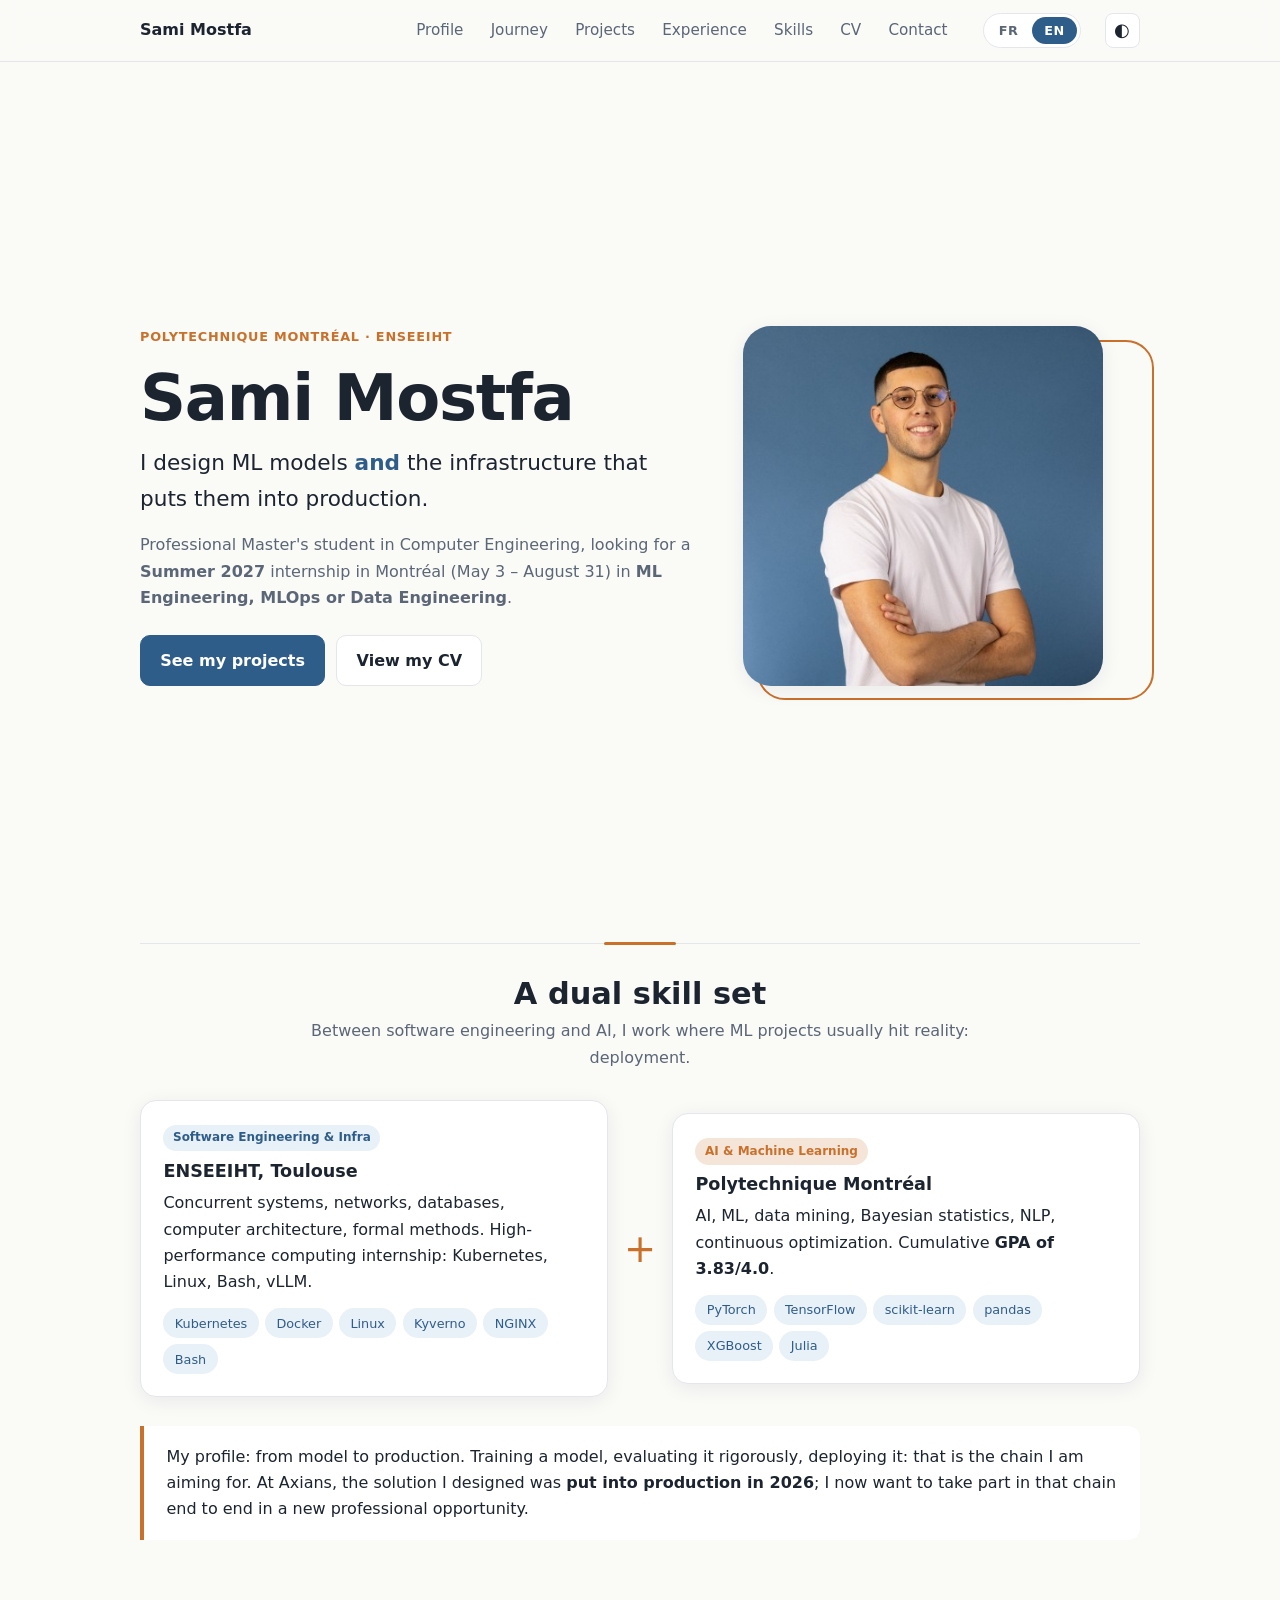
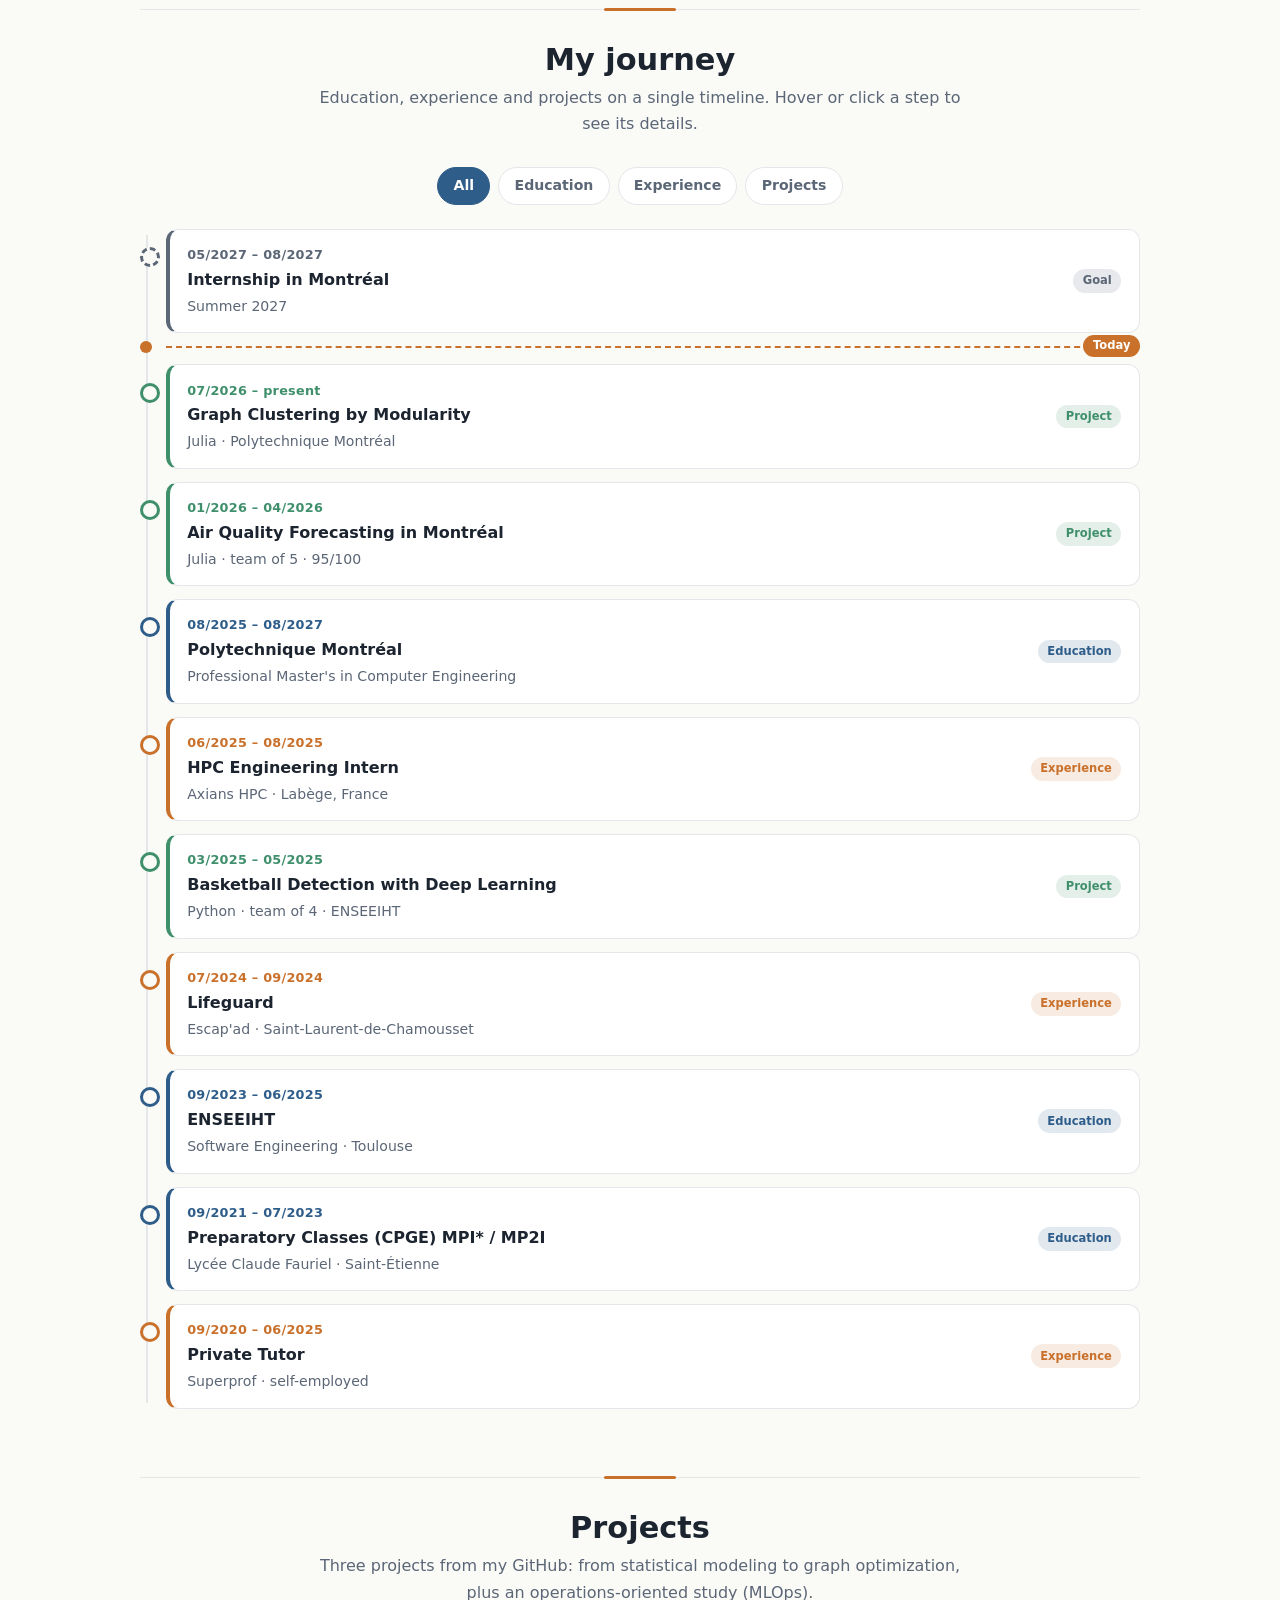
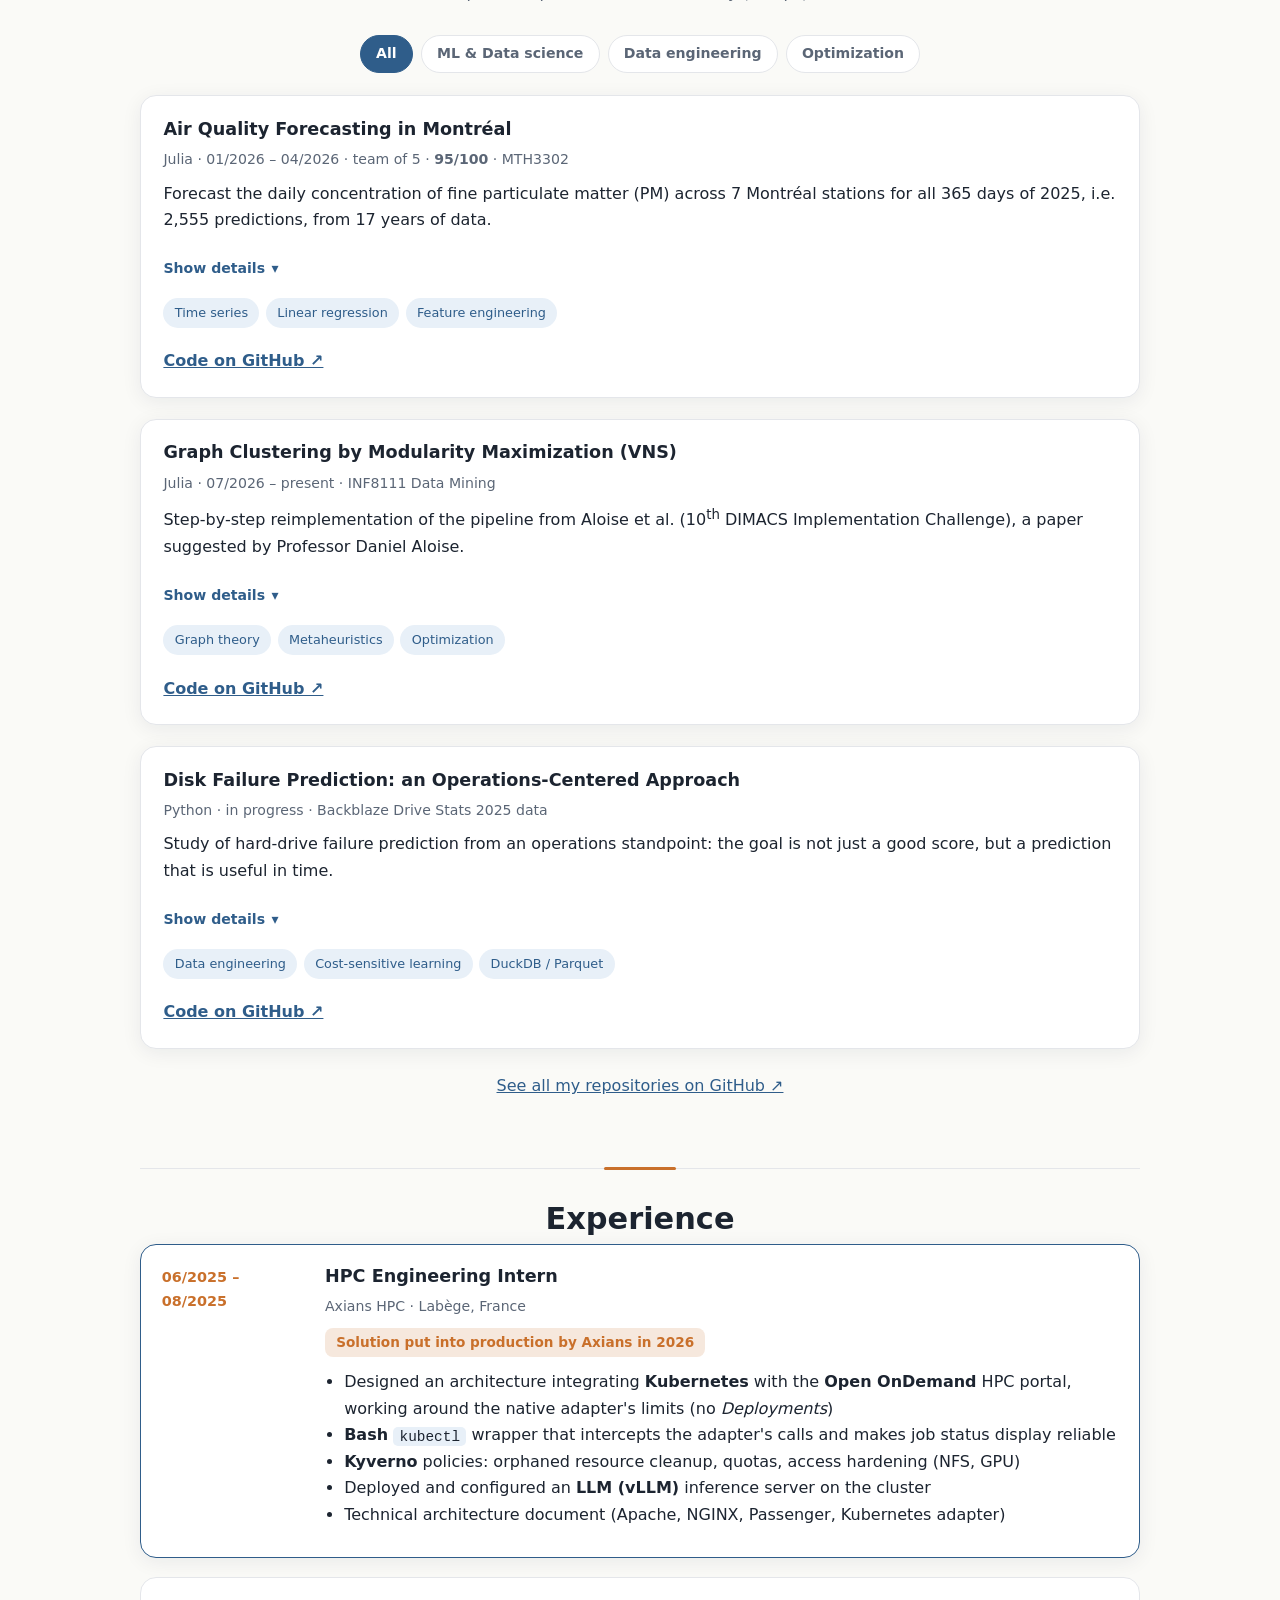
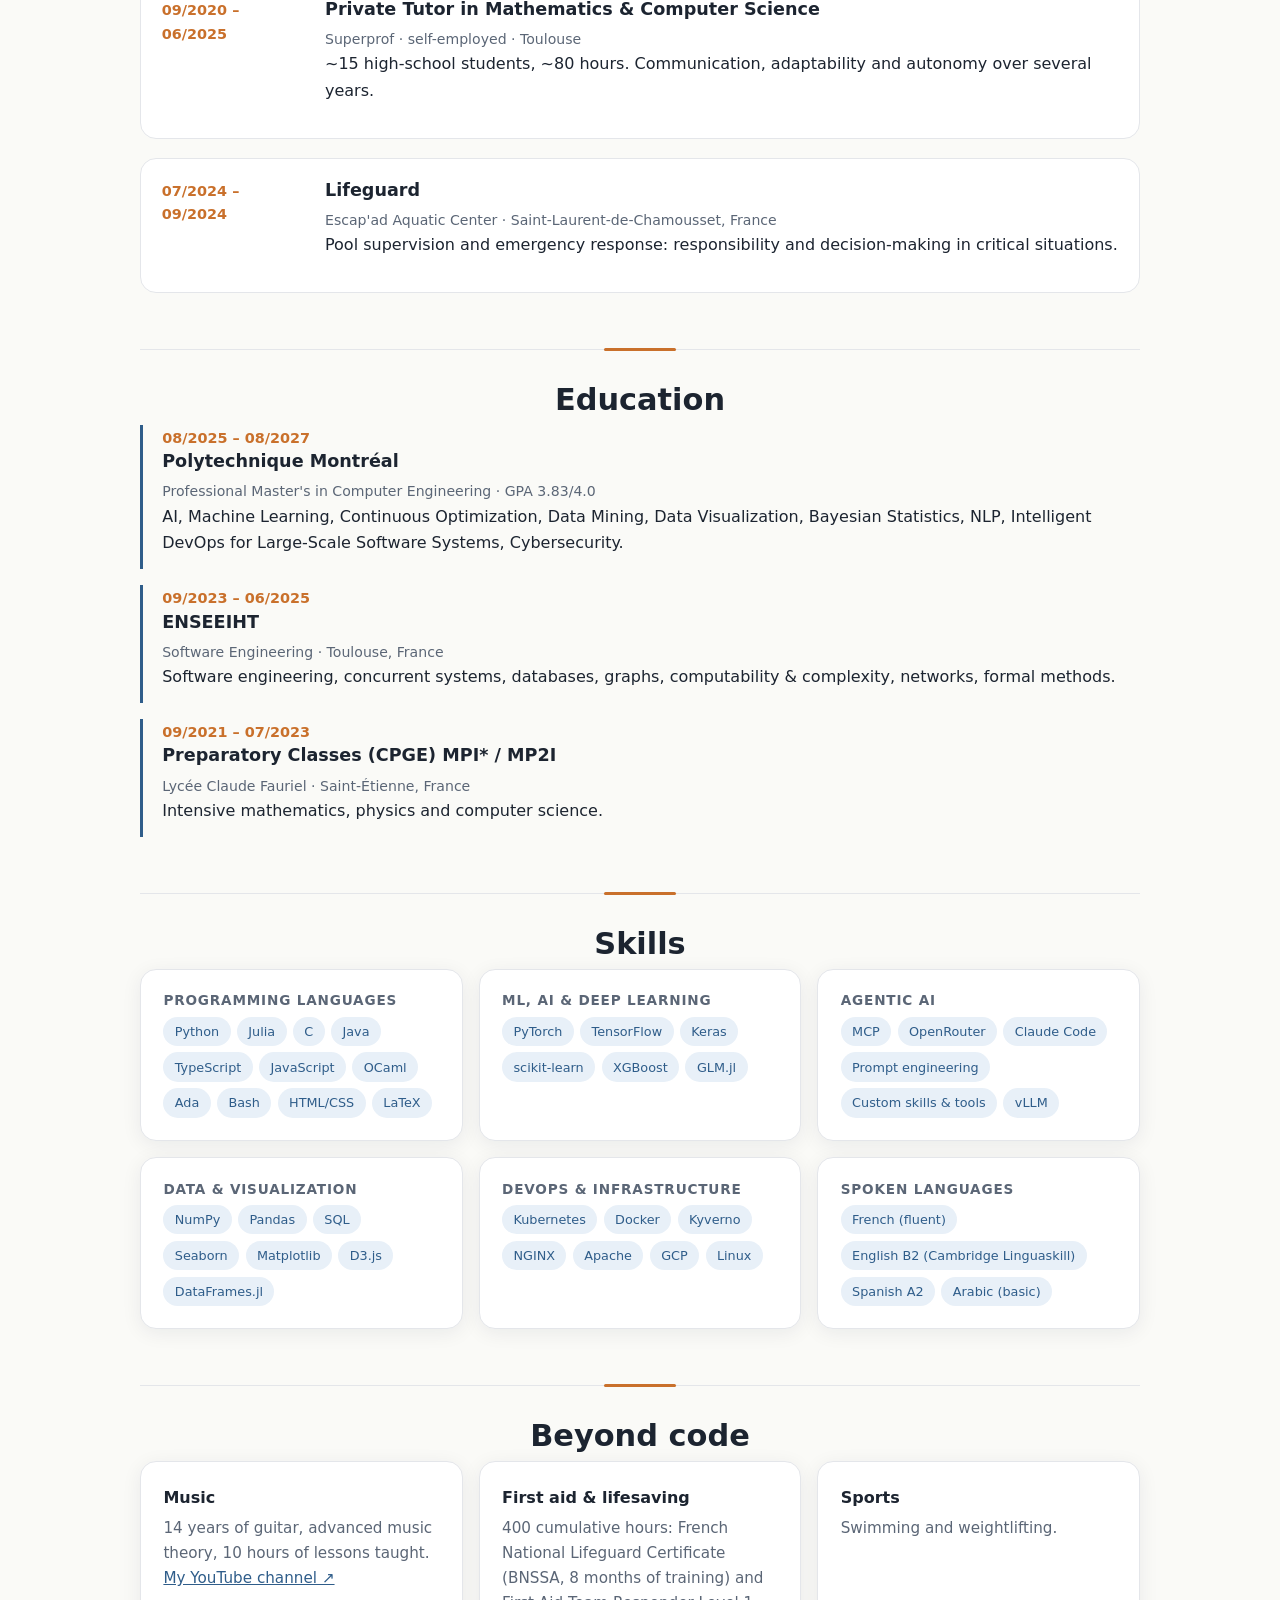
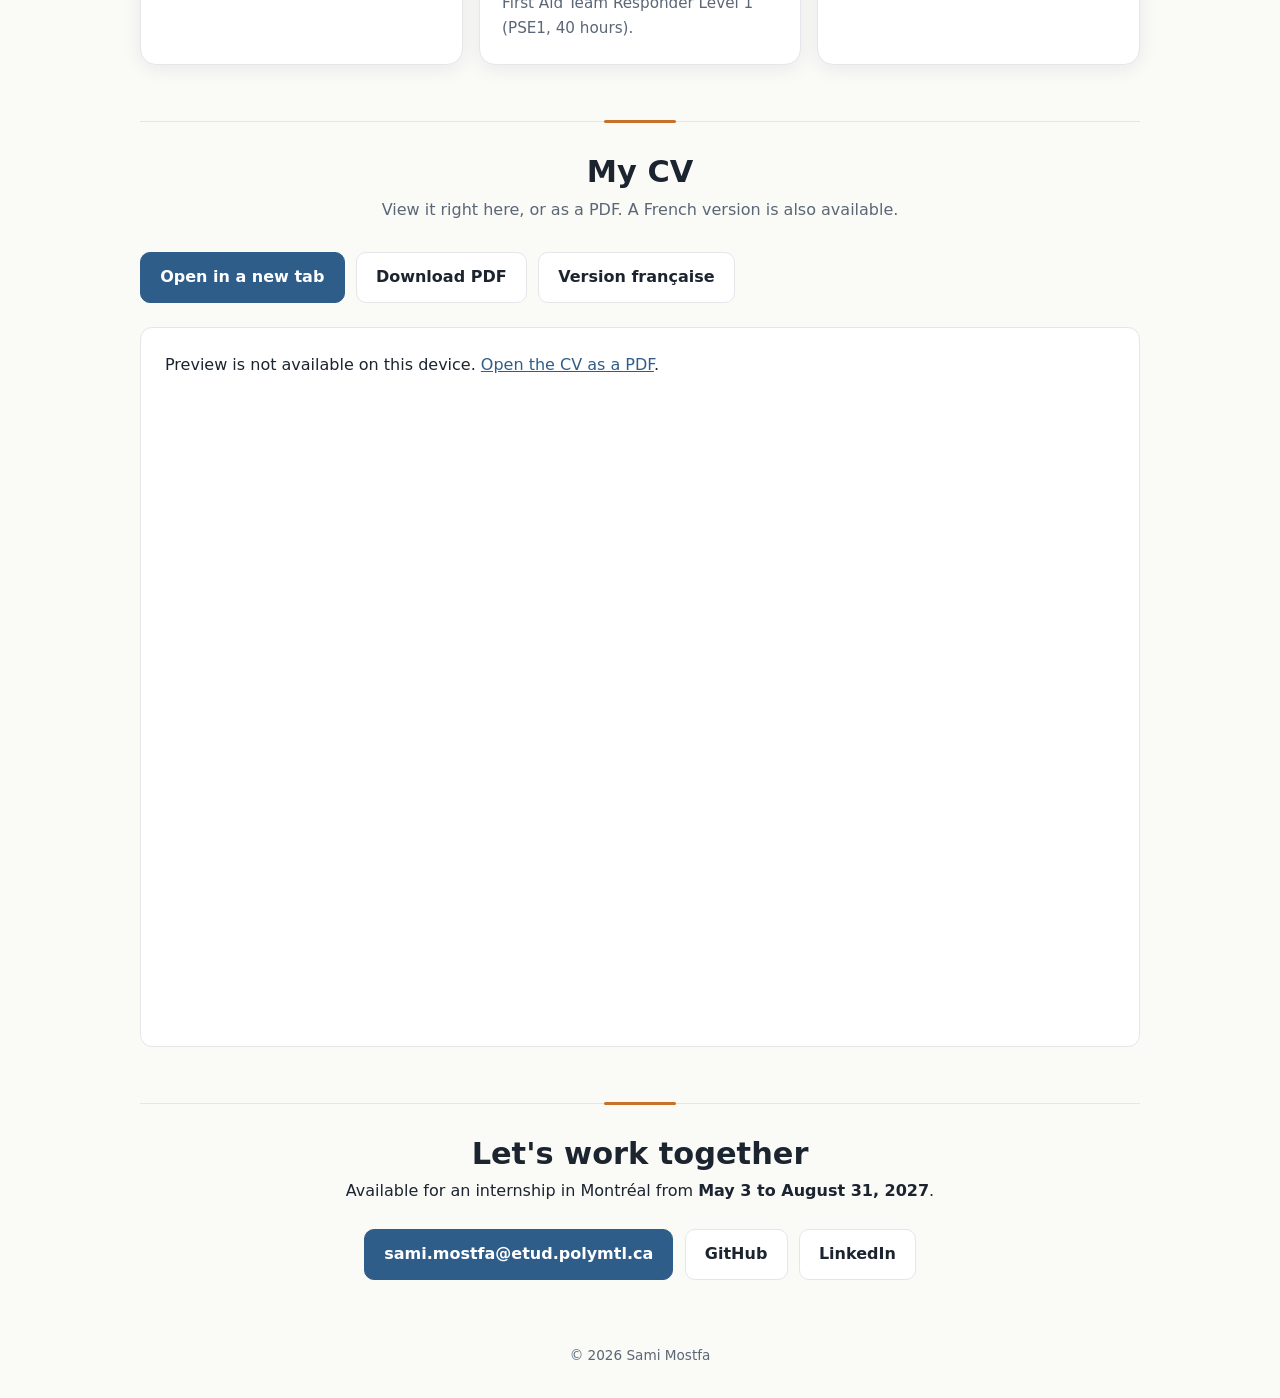
==== en/index.html @ e4360e2e "Enhance Scrolling" ====
<!doctype html>
<html lang="en">
<head>
  <meta charset="utf-8">
  <meta name="viewport" content="width=device-width, initial-scale=1">
  <title>Sami Mostfa — ML & MLOps Engineer</title>
  <meta name="description" content="Portfolio of Sami Mostfa, Professional Master's student at Polytechnique Montréal with a dual background in AI/ML and infrastructure. Seeking a Summer 2027 internship in Montréal.">
  <link rel="icon" href="../assets/sami_mostfa.jpg">
  <link rel="alternate" hreflang="fr" href="../">
  <link rel="alternate" hreflang="en" href="./">
  <link rel="stylesheet" href="../style.css?v=3">
</head>
<body>

<header class="nav">
  <a class="brand" href="#home">Sami Mostfa</a>
  <nav>
    <a href="#profile">Profile</a>
    <a href="#journey">Journey</a>
    <a href="#projects">Projects</a>
    <a href="#experience">Experience</a>
    <a href="#skills">Skills</a>
    <a href="#cv">CV</a>
    <a href="#contact">Contact</a>
  </nav>
  <div class="lang-switch" role="group" aria-label="Language">
    <a href="../" hreflang="fr" lang="fr" title="Voir en français">FR</a>
    <span class="active" aria-current="true" lang="en">EN</span>
  </div>
  <button id="theme" aria-label="Toggle theme">◐</button>
</header>

<main>
  <!-- HOME -->
  <section id="home" class="hero">
    <div class="hero-text">
      <p class="eyebrow">Polytechnique Montréal · ENSEEIHT</p>
      <h1>Sami Mostfa</h1>
      <p class="tagline">I design ML models <em>and</em> the infrastructure that puts them into production.</p>
      <p class="lead">Professional Master's student in Computer Engineering, looking for a <strong>Summer 2027</strong> internship in Montréal (May 3 – August 31) in <strong>ML Engineering, MLOps or Data Engineering</strong>.</p>
      <div class="cta">
        <a class="btn primary" href="#projects">See my projects</a>
        <a class="btn" href="#cv">View my CV</a>
      </div>
    </div>
    <figure class="hero-photo">
      <img src="../assets/sami_mostfa.jpg" alt="Portrait of Sami Mostfa" width="400" height="400">
    </figure>
  </section>

  <!-- PROFILE / DUAL SKILL SET -->
  <section id="profile">
    <h2>A dual skill set</h2>
    <p class="section-intro">Between software engineering and AI, I work where ML projects usually hit reality: deployment.</p>
    <div class="duo">
      <article class="card">
        <span class="badge">Software Engineering & Infra</span>
        <h3>ENSEEIHT, Toulouse</h3>
        <p>Concurrent systems, networks, databases, computer architecture, formal methods. High-performance computing internship: Kubernetes, Linux, Bash, vLLM.</p>
        <ul class="chips"><li>Kubernetes</li><li>Docker</li><li>Linux</li><li>Kyverno</li><li>NGINX</li><li>Bash</li></ul>
      </article>
      <div class="plus" aria-hidden="true">+</div>
      <article class="card">
        <span class="badge alt">AI & Machine Learning</span>
        <h3>Polytechnique Montréal</h3>
        <p>AI, ML, data mining, Bayesian statistics, NLP, continuous optimization. Cumulative <strong>GPA of 3.83/4.0</strong>.</p>
        <ul class="chips"><li>PyTorch</li><li>TensorFlow</li><li>scikit-learn</li><li>pandas</li><li>XGBoost</li><li>Julia</li></ul>
      </article>
    </div>
    <p class="synthesis">My profile: from model to production. Training a model, evaluating it rigorously, deploying it: that is the chain I am aiming for. At Axians, the solution I designed was <strong>put into production in 2026</strong>; I now want to take part in that chain end to end in a new professional opportunity.</p>
  </section>

  <!-- JOURNEY -->
  <section id="journey">
    <h2>My journey</h2>
    <p class="section-intro">Education, experience and projects on a single timeline. Hover or click a step to see its details.</p>
    <div class="filters" role="group" aria-label="Filter the journey">
      <button type="button" class="tl-filter active" data-tl="all" aria-pressed="true">All</button>
      <button type="button" class="tl-filter" data-tl="formation" aria-pressed="false">Education</button>
      <button type="button" class="tl-filter" data-tl="experience" aria-pressed="false">Experience</button>
      <button type="button" class="tl-filter" data-tl="projet" aria-pressed="false">Projects</button>
    </div>
    <ol class="tl">
      <li class="tl-item" data-type="objectif">
        <button class="tl-card" type="button" aria-expanded="false" aria-controls="tl0">
          <span class="tl-when">05/2027 – 08/2027</span>
          <span class="tl-title">Internship in Montréal</span>
          <span class="tl-sub">Summer 2027</span>
          <span class="tl-type">Goal</span>
        </button>
        <div class="tl-detail" id="tl0"><div><p>ML Engineering, MLOps or Data Engineering: leading a project end to end, from design to production.</p></div></div>
      </li>
<li class="tl-today" aria-hidden="true"><span>Today</span></li>
<li class="tl-item" data-type="projet">
        <button class="tl-card" type="button" aria-expanded="false" aria-controls="tl1">
          <span class="tl-when">07/2026 – present</span>
          <span class="tl-title">Graph Clustering by Modularity</span>
          <span class="tl-sub">Julia · Polytechnique Montréal</span>
          <span class="tl-type">Project</span>
        </button>
        <div class="tl-detail" id="tl1"><div><p>LPA → LPAm → LPAm+ → VNS on 9 DIMACS graphs (up to 31,000+ vertices), 40 runs per method and a review of 5 papers.</p></div></div>
      </li>
<li class="tl-item" data-type="projet">
        <button class="tl-card" type="button" aria-expanded="false" aria-controls="tl2">
          <span class="tl-when">01/2026 – 04/2026</span>
          <span class="tl-title">Air Quality Forecasting in Montréal</span>
          <span class="tl-sub">Julia · team of 5 · 95/100</span>
          <span class="tl-type">Project</span>
        </button>
        <div class="tl-detail" id="tl2"><div><p>Fine particulate forecasting across 7 stations from 17 years of data: 20+ features, temporal validation, Kaggle RMSE of 18.25.</p></div></div>
      </li>
<li class="tl-item" data-type="formation">
        <button class="tl-card" type="button" aria-expanded="false" aria-controls="tl3">
          <span class="tl-when">08/2025 – 08/2027</span>
          <span class="tl-title">Polytechnique Montréal</span>
          <span class="tl-sub">Professional Master's in Computer Engineering</span>
          <span class="tl-type">Education</span>
        </button>
        <div class="tl-detail" id="tl3"><div><p>Cumulative GPA of 3.83/4.0. AI, ML, data mining, Bayesian statistics, NLP, intelligent DevOps, cybersecurity.</p></div></div>
      </li>
<li class="tl-item" data-type="experience">
        <button class="tl-card" type="button" aria-expanded="false" aria-controls="tl4">
          <span class="tl-when">06/2025 – 08/2025</span>
          <span class="tl-title">HPC Engineering Intern</span>
          <span class="tl-sub">Axians HPC · Labège, France</span>
          <span class="tl-type">Experience</span>
        </button>
        <div class="tl-detail" id="tl4"><div><p>Kubernetes integration with Open OnDemand (in production since 2026), Bash kubectl wrapper, Kyverno policies, vLLM LLM inference server.</p></div></div>
      </li>
<li class="tl-item" data-type="projet">
        <button class="tl-card" type="button" aria-expanded="false" aria-controls="tl5">
          <span class="tl-when">03/2025 – 05/2025</span>
          <span class="tl-title">Basketball Detection with Deep Learning</span>
          <span class="tl-sub">Python · team of 4 · ENSEEIHT</span>
          <span class="tl-type">Project</span>
        </button>
        <div class="tl-detail" id="tl5"><div><p>Multi-output CNN (classification + bounding-box regression), IoU and F1 implemented from scratch in TensorFlow.</p></div></div>
      </li>
<li class="tl-item" data-type="experience">
        <button class="tl-card" type="button" aria-expanded="false" aria-controls="tl6">
          <span class="tl-when">07/2024 – 09/2024</span>
          <span class="tl-title">Lifeguard</span>
          <span class="tl-sub">Escap'ad · Saint-Laurent-de-Chamousset</span>
          <span class="tl-type">Experience</span>
        </button>
        <div class="tl-detail" id="tl6"><div><p>Pool supervision and emergency response: responsibility and decision-making in critical situations.</p></div></div>
      </li>
<li class="tl-item" data-type="formation">
        <button class="tl-card" type="button" aria-expanded="false" aria-controls="tl7">
          <span class="tl-when">09/2023 – 06/2025</span>
          <span class="tl-title">ENSEEIHT</span>
          <span class="tl-sub">Software Engineering · Toulouse</span>
          <span class="tl-type">Education</span>
        </button>
        <div class="tl-detail" id="tl7"><div><p>Software engineering, concurrent systems, databases, graph theory, computability, networks, formal methods.</p></div></div>
      </li>
<li class="tl-item" data-type="formation">
        <button class="tl-card" type="button" aria-expanded="false" aria-controls="tl8">
          <span class="tl-when">09/2021 – 07/2023</span>
          <span class="tl-title">Preparatory Classes (CPGE) MPI* / MP2I</span>
          <span class="tl-sub">Lycée Claude Fauriel · Saint-Étienne</span>
          <span class="tl-type">Education</span>
        </button>
        <div class="tl-detail" id="tl8"><div><p>Intensive mathematics, physics and computer science.</p></div></div>
      </li>
<li class="tl-item" data-type="experience">
        <button class="tl-card" type="button" aria-expanded="false" aria-controls="tl9">
          <span class="tl-when">09/2020 – 06/2025</span>
          <span class="tl-title">Private Tutor</span>
          <span class="tl-sub">Superprof · self-employed</span>
          <span class="tl-type">Experience</span>
        </button>
        <div class="tl-detail" id="tl9"><div><p>Mathematics and computer science: about 15 high-school students, 80 hours, alongside studies.</p></div></div>
      </li>
    </ol>
  </section>

  <!-- PROJECTS -->
  <section id="projects">
    <h2>Projects</h2>
    <p class="section-intro">Three projects from my GitHub: from statistical modeling to graph optimization, plus an operations-oriented study (MLOps).</p>
    <div class="filters" role="group" aria-label="Filter projects">
      <button type="button" class="filter active" data-filter="all" aria-pressed="true">All</button>
      <button type="button" class="filter" data-filter="ml" aria-pressed="false">ML & Data science</button>
      <button type="button" class="filter" data-filter="data" aria-pressed="false">Data engineering</button>
      <button type="button" class="filter" data-filter="optim" aria-pressed="false">Optimization</button>
    </div>
    <div class="projects">

      <article class="project" data-tags="ml">
        <header>
          <h3>Air Quality Forecasting in Montréal</h3>
          <p class="meta">Julia · 01/2026 – 04/2026 · team of 5 · <strong>95/100</strong> · MTH3302</p>
        </header>
        <p>Forecast the daily concentration of fine particulate matter (PM) across 7 Montréal stations for all 365 days of 2025, i.e. 2,555 predictions, from 17 years of data.</p>
        <div class="details" id="d0"><div class="details-inner">
        <ul>
          <li>Air + weather data join, exploratory analysis, <strong>20+ engineered features</strong> (rolling means, sine/cosine seasonality, temperature × month interactions)</li>
          <li>Missing values handled per variable; <strong>temporal split</strong> validation, never random</li>
          <li>4 variants compared; selected model: linear regression (GLM.jl, 23 variables) with no feature built from past PM, to avoid error propagation</li>
          <li><strong>RMSE of 18.25</strong> on Kaggle; limitations documented: underestimation of wildfire smoke episodes</li>
        </ul>
        </div></div>
        <button class="toggle" type="button" aria-expanded="false" aria-controls="d0" data-more="Show details" data-less="Hide details">Show details</button>
        <ul class="chips"><li>Time series</li><li>Linear regression</li><li>Feature engineering</li></ul>
        <p class="links"><a href="https://github.com/tarteeg/prediction-qualite-air-montreal" target="_blank" rel="noopener">Code on GitHub ↗</a></p>
      </article>

      <article class="project" data-tags="optim">
        <header>
          <h3>Graph Clustering by Modularity Maximization (VNS)</h3>
          <p class="meta">Julia · 07/2026 – present · INF8111 Data Mining</p>
        </header>
        <p>Step-by-step reimplementation of the pipeline from Aloise et al. (10<sup>th</sup> DIMACS Implementation Challenge), a paper suggested by Professor Daniel Aloise.</p>
        <div class="details" id="d1"><div class="details-inner">
        <ul>
          <li><strong>LPA → LPAm → LPAm+ → VNS/VNDS</strong>: each step escapes the local optima of the previous one</li>
          <li><strong>9 benchmark graphs</strong>, from 34 to over 31,000 vertices, <strong>40 runs</strong> per method and graph (seeds 1 to 40)</li>
          <li>Comparison with the literature, review of <strong>5 scientific papers</strong></li>
          <li>Julia chosen for near-compiled speed with Python-like readability</li>
        </ul>
        </div></div>
        <button class="toggle" type="button" aria-expanded="false" aria-controls="d1" data-more="Show details" data-less="Hide details">Show details</button>
        <ul class="chips"><li>Graph theory</li><li>Metaheuristics</li><li>Optimization</li></ul>
        <p class="links"><a href="https://github.com/tarteeg/vns-modularity-clustering" target="_blank" rel="noopener">Code on GitHub ↗</a></p>
      </article>

      <article class="project" data-tags="data ml">
        <header>
          <h3>Disk Failure Prediction: an Operations-Centered Approach</h3>
          <p class="meta">Python · in progress · Backblaze Drive Stats 2025 data</p>
        </header>
        <p>Study of hard-drive failure prediction from an operations standpoint: the goal is not just a good score, but a prediction that is useful in time.</p>
        <div class="details" id="d2"><div class="details-inner">
        <ul>
          <li>Centralized, reproducible configuration: prediction horizons, <strong>minimum warning times</strong>, critical SMART attributes, <strong>cost ratios</strong></li>
          <li>Schema audit of daily CSV files, conversion to compressed <strong>Parquet</strong>, queries with <strong>DuckDB</strong></li>
          <li>Literature review: 5 papers on failure prediction and cost-sensitive learning</li>
          <li>Current phase: Q1 2025 exploration to frame the problem statement; extension to the full year planned</li>
        </ul>
        </div></div>
        <button class="toggle" type="button" aria-expanded="false" aria-controls="d2" data-more="Show details" data-less="Hide details">Show details</button>
        <ul class="chips"><li>Data engineering</li><li>Cost-sensitive learning</li><li>DuckDB / Parquet</li></ul>
        <p class="links"><a href="https://github.com/tarteeg/disk-failure-analysis" target="_blank" rel="noopener">Code on GitHub ↗</a></p>
      </article>

    </div>
    <p class="more"><a href="https://github.com/tarteeg" target="_blank" rel="noopener">See all my repositories on GitHub ↗</a></p>
  </section>

  <!-- EXPERIENCE -->
  <section id="experience">
    <h2>Experience</h2>
    <div class="timeline">

      <article class="job featured">
        <div class="when">06/2025 – 08/2025</div>
        <div>
          <h3>HPC Engineering Intern</h3>
          <p class="meta">Axians HPC · Labège, France</p>
          <p class="highlight">Solution put into production by Axians in 2026</p>
          <ul>
            <li>Designed an architecture integrating <strong>Kubernetes</strong> with the <strong>Open OnDemand</strong> HPC portal, working around the native adapter's limits (no <em>Deployments</em>)</li>
            <li><strong>Bash</strong> <code>kubectl</code> wrapper that intercepts the adapter's calls and makes job status display reliable</li>
            <li><strong>Kyverno</strong> policies: orphaned resource cleanup, quotas, access hardening (NFS, GPU)</li>
            <li>Deployed and configured an <strong>LLM (vLLM)</strong> inference server on the cluster</li>
            <li>Technical architecture document (Apache, NGINX, Passenger, Kubernetes adapter)</li>
          </ul>
        </div>
      </article>

      <article class="job">
        <div class="when">09/2020 – 06/2025</div>
        <div>
          <h3>Private Tutor in Mathematics & Computer Science</h3>
          <p class="meta">Superprof · self-employed · Toulouse</p>
          <p>~15 high-school students, ~80 hours. Communication, adaptability and autonomy over several years.</p>
        </div>
      </article>

      <article class="job">
        <div class="when">07/2024 – 09/2024</div>
        <div>
          <h3>Lifeguard</h3>
          <p class="meta">Escap'ad Aquatic Center · Saint-Laurent-de-Chamousset, France</p>
          <p>Pool supervision and emergency response: responsibility and decision-making in critical situations.</p>
        </div>
      </article>

    </div>
  </section>

  <!-- EDUCATION -->
  <section id="education">
    <h2>Education</h2>
    <div class="edu">
      <article>
        <span class="when">08/2025 – 08/2027</span>
        <h3>Polytechnique Montréal</h3>
        <p class="meta">Professional Master's in Computer Engineering · GPA 3.83/4.0</p>
        <p>AI, Machine Learning, Continuous Optimization, Data Mining, Data Visualization, Bayesian Statistics, NLP, Intelligent DevOps for Large-Scale Software Systems, Cybersecurity.</p>
      </article>
      <article>
        <span class="when">09/2023 – 06/2025</span>
        <h3>ENSEEIHT</h3>
        <p class="meta">Software Engineering · Toulouse, France</p>
        <p>Software engineering, concurrent systems, databases, graphs, computability & complexity, networks, formal methods.</p>
      </article>
      <article>
        <span class="when">09/2021 – 07/2023</span>
        <h3>Preparatory Classes (CPGE) MPI* / MP2I</h3>
        <p class="meta">Lycée Claude Fauriel · Saint-Étienne, France</p>
        <p>Intensive mathematics, physics and computer science.</p>
      </article>
    </div>
  </section>

  <!-- SKILLS -->
  <section id="skills">
    <h2>Skills</h2>
    <div class="skills">
      <div><h3>Programming languages</h3><ul class="chips"><li>Python</li><li>Julia</li><li>C</li><li>Java</li><li>TypeScript</li><li>JavaScript</li><li>OCaml</li><li>Ada</li><li>Bash</li><li>HTML/CSS</li><li>LaTeX</li></ul></div>
      <div><h3>ML, AI & Deep Learning</h3><ul class="chips"><li>PyTorch</li><li>TensorFlow</li><li>Keras</li><li>scikit-learn</li><li>XGBoost</li><li>GLM.jl</li></ul></div>
      <div><h3>Agentic AI</h3><ul class="chips"><li>MCP</li><li>OpenRouter</li><li>Claude Code</li><li>Prompt engineering</li><li>Custom skills & tools</li><li>vLLM</li></ul></div>
      <div><h3>Data & visualization</h3><ul class="chips"><li>NumPy</li><li>Pandas</li><li>SQL</li><li>Seaborn</li><li>Matplotlib</li><li>D3.js</li><li>DataFrames.jl</li></ul></div>
      <div><h3>DevOps & infrastructure</h3><ul class="chips"><li>Kubernetes</li><li>Docker</li><li>Kyverno</li><li>NGINX</li><li>Apache</li><li>GCP</li><li>Linux</li></ul></div>
      <div><h3>Spoken languages</h3><ul class="chips"><li>French (fluent)</li><li>English B2 (Cambridge Linguaskill)</li><li>Spanish A2</li><li>Arabic (basic)</li></ul></div>
    </div>
  </section>

  <!-- BEYOND CODE -->
  <section id="interests">
    <h2>Beyond code</h2>
    <div class="interests">
      <div><strong>Music</strong><p>14 years of guitar, advanced music theory, 10 hours of lessons taught. <a href="https://youtube.com/@sami.musiic" target="_blank" rel="noopener">My YouTube channel ↗</a></p></div>
      <div><strong>First aid & lifesaving</strong><p>400 cumulative hours: French National Lifeguard Certificate (BNSSA, 8 months of training) and First Aid Team Responder Level 1 (PSE1, 40 hours).</p></div>
      <div><strong>Sports</strong><p>Swimming and weightlifting.</p></div>
    </div>
  </section>

  <!-- CV -->
  <section id="cv">
    <h2>My CV</h2>
    <p class="section-intro">View it right here, or as a PDF. A French version is also available.</p>
    <div class="cta">
      <a class="btn primary" href="../assets/cv_Sami_Mostfa_en.pdf" target="_blank" rel="noopener">Open in a new tab</a>
      <a class="btn" href="../assets/cv_Sami_Mostfa_en.pdf" download>Download PDF</a>
      <a class="btn" href="../assets/cv_Sami_Mostfa.pdf" target="_blank" rel="noopener">Version française</a>
    </div>
    <object class="cv-viewer" data="../assets/cv_Sami_Mostfa_en.pdf#view=FitH" type="application/pdf" aria-label="Sami Mostfa's CV">
      <p>Preview is not available on this device. <a href="../assets/cv_Sami_Mostfa_en.pdf" target="_blank" rel="noopener">Open the CV as a PDF</a>.</p>
    </object>
  </section>

  <!-- CONTACT -->
  <section id="contact" class="contact">
    <h2>Let's work together</h2>
    <p>Available for an internship in Montréal from <strong>May 3 to August 31, 2027</strong>.</p>
    <div class="cta center">
      <a class="btn primary" href="mailto:sami.mostfa@etud.polymtl.ca">sami.mostfa@etud.polymtl.ca</a>
      <a class="btn" href="https://github.com/tarteeg" target="_blank" rel="noopener">GitHub</a>
      <a class="btn" href="https://www.linkedin.com/in/sami-mostfa/en/" target="_blank" rel="noopener">LinkedIn</a>
    </div>
  </section>
</main>

<footer>© 2026 Sami Mostfa</footer>
<script src="../script.js?v=3"></script>
</body>
</html>
---- style.css ----
:root {
  --bg: #fafaf7;
  --surface: #ffffff;
  --text: #1c2430;
  --muted: #5b6676;
  --border: #e4e6ea;
  --accent: #2f5d8a;
  --accent-2: #c9702b;
  --accent-soft: #e8f0f8;
  --shadow: 0 4px 20px rgba(20, 30, 50, .07);
}
:root[data-theme="dark"] {
  --bg: #11161d;
  --surface: #1a212b;
  --text: #e7ebf1;
  --muted: #9aa5b5;
  --border: #2a3340;
  --accent: #7fb0e0;
  --accent-2: #e8975a;
  --accent-soft: #1f2d3d;
  --shadow: 0 4px 20px rgba(0, 0, 0, .35);
}

* { box-sizing: border-box; }
html { scroll-behavior: smooth; scroll-padding-top: 4.5rem; }
body {
  margin: 0;
  font: 16px/1.65 system-ui, -apple-system, "Segoe UI", Roboto, sans-serif;
  background: var(--bg);
  color: var(--text);
}
a { color: var(--accent); }
h1, h2, h3 { line-height: 1.2; margin: 0 0 .5rem; }
h2 { font-size: 1.9rem; margin-bottom: .4rem; }
h3 { font-size: 1.1rem; }
p { margin: 0 0 .8rem; }
ul { padding-left: 1.2rem; margin: .5rem 0; }

main, .nav, footer { max-width: 1040px; margin: 0 auto; padding-left: 1.25rem; padding-right: 1.25rem; }
section { padding: 2rem 0 1rem; }

/* Nav */
.nav {
  position: sticky; top: 0; z-index: 10;
  display: flex; align-items: center; gap: 1.5rem;
  max-width: none; padding: .8rem max(1.25rem, calc((100% - 1040px) / 2 + 1.25rem));
  background: color-mix(in srgb, var(--bg) 88%, transparent);
  backdrop-filter: blur(10px);
  border-bottom: 1px solid var(--border);
}
.brand { font-weight: 700; color: var(--text); text-decoration: none; margin-right: auto; }
.nav nav { display: flex; gap: .3rem; }
.nav nav a { color: var(--muted); text-decoration: none; font-size: .95rem; }
.nav nav a:hover { color: var(--accent); }
#theme {
  border: 1px solid var(--border); background: var(--surface); color: var(--text);
  border-radius: 8px; width: 2.2rem; height: 2.2rem; cursor: pointer; font-size: 1.1rem;
}

/* Hero */
.hero {
  display: grid; grid-template-columns: 1.4fr 1fr; gap: 3rem; align-items: center;
  padding-top: 4rem; min-height: calc(100vh - 3.7rem); min-height: calc(100svh - 3.7rem);
}
.eyebrow { color: var(--accent-2); font-weight: 600; letter-spacing: .06em; text-transform: uppercase; font-size: .8rem; }
.hero h1 { font-size: clamp(2.6rem, 6vw, 4rem); letter-spacing: -.02em; }
.tagline { font-size: 1.35rem; color: var(--text); margin-bottom: 1rem; }
.tagline em { color: var(--accent); font-style: normal; font-weight: 700; }
.lead { color: var(--muted); max-width: 38em; }
.hero-photo { margin: 0; justify-self: center; position: relative; }
.hero-photo::before {
  content: ""; position: absolute; inset: 14px -14px -14px 14px;
  border: 2px solid var(--accent-2); border-radius: 28px; z-index: 0;
}
.hero-photo img {
  position: relative; z-index: 1; display: block;
  width: min(100%, 360px); height: auto; aspect-ratio: 1; object-fit: cover;
  border-radius: 28px; box-shadow: var(--shadow);
}

/* Buttons */
.cta { display: flex; flex-wrap: wrap; gap: .7rem; margin-top: 1.5rem; }
.cta.center { justify-content: center; }
.btn {
  display: inline-block; padding: .7rem 1.2rem; border-radius: 10px;
  border: 1px solid var(--border); background: var(--surface); color: var(--text);
  text-decoration: none; font-weight: 600; transition: transform .15s, border-color .15s;
}
.btn:hover { transform: translateY(-2px); border-color: var(--accent); }
.btn.primary { background: var(--accent); border-color: var(--accent); color: #fff; }
:root[data-theme="dark"] .btn.primary { color: #0d1218; }

/* Cards */
.section-intro { color: var(--muted); max-width: 42em; margin-bottom: 1.8rem; }
#profil .section-intro { max-width: none; }
.card, .project, .skills > div, .interests > div {
  background: var(--surface); border: 1px solid var(--border);
  border-radius: 16px; padding: 1.4rem; box-shadow: var(--shadow);
}
.duo { display: grid; grid-template-columns: 1fr auto 1fr; gap: 1rem; align-items: center; }
.plus { font-size: 2.4rem; font-weight: 300; color: var(--accent-2); }
.badge {
  display: inline-block; font-size: .75rem; font-weight: 700; padding: .2rem .6rem;
  border-radius: 99px; background: var(--accent-soft); color: var(--accent); margin-bottom: .6rem;
}
.badge.alt { background: color-mix(in srgb, var(--accent-2) 18%, transparent); color: var(--accent-2); }
.synthesis {
  margin-top: 1.8rem; padding: 1.1rem 1.4rem; border-left: 4px solid var(--accent-2);
  background: var(--surface); border-radius: 0 12px 12px 0;
}

.chips { list-style: none; padding: 0; display: flex; flex-wrap: wrap; gap: .4rem; margin: .8rem 0 0; }
.chips li {
  font-size: .8rem; padding: .2rem .65rem; border-radius: 99px;
  background: var(--accent-soft); color: var(--accent); border: 1px solid transparent;
}


/* Projects */
.projects { display: grid; gap: 1.3rem; }
.project { transition: transform .2s; }
.project:hover { transform: translateY(-3px); }
.project header { margin-bottom: .6rem; }
.meta { color: var(--muted); font-size: .88rem; margin: 0; }
.project li { margin-bottom: .3rem; }

/* Timeline */
.timeline { display: grid; gap: 1.2rem; }
.job {
  display: grid; grid-template-columns: 9rem 1fr; gap: 1.2rem;
  padding: 1.3rem; background: var(--surface); border: 1px solid var(--border); border-radius: 16px;
}
.job.featured { border-color: var(--accent); box-shadow: var(--shadow); }
.when { color: var(--accent-2); font-weight: 600; font-size: .9rem; }
.highlight {
  display: inline-block; font-weight: 700; font-size: .85rem; padding: .2rem .7rem; margin: .6rem 0 .3rem;
  border-radius: 8px; background: color-mix(in srgb, var(--accent-2) 16%, transparent); color: var(--accent-2);
}
code { background: var(--accent-soft); padding: .1rem .4rem; border-radius: 5px; font-size: .9em; }

/* Education */
.edu { display: grid; gap: 1rem; }
.edu article { padding-left: 1.2rem; border-left: 3px solid var(--accent); }

/* Skills / interests */
.skills { display: grid; grid-template-columns: repeat(auto-fit, minmax(290px, 1fr)); gap: 1rem; }
.skills h3 { color: var(--muted); font-size: .85rem; text-transform: uppercase; letter-spacing: .06em; }
.skills .chips { margin-top: .4rem; }
.interests { display: grid; grid-template-columns: repeat(auto-fit, minmax(240px, 1fr)); gap: 1rem; }
.interests p { margin: .3rem 0 0; color: var(--muted); font-size: .95rem; }

.contact { text-align: center; padding-bottom: 4rem; }
footer { text-align: center; color: var(--muted); font-size: .85rem; padding-bottom: 2rem; }

/* Segmentation des sections */
section:not(.hero) { position: relative; margin-top: 2.5rem; border-top: 1px solid var(--border); }
section:not(.hero)::before {
  content: ""; position: absolute; top: -2px; left: 50%; margin-left: -2.25rem; width: 4.5rem; height: 3px; border-radius: 2px;
  background: var(--accent-2); transform: scaleX(0); transform-origin: center; transition: transform .7s ease;
}
section.in-view::before { transform: scaleX(1); }
section:not(.hero) h2 { text-align: center; }
section:not(.hero) .section-intro { margin-left: auto; margin-right: auto; text-align: center; }
.filters { justify-content: center; }
.nav nav a { padding: .3rem .7rem; border-radius: 99px; transition: color .2s, background .2s; }
.nav nav a.active { color: #fff; background: var(--accent); }
:root[data-theme="dark"] .nav nav a.active { color: #0d1218; }
.progress { position: fixed; top: 0; left: 0; height: 3px; width: 100%; z-index: 20; background: var(--accent-2); transform: scaleX(0); transform-origin: left; pointer-events: none; }

/* Reveal animation */
.reveal { opacity: 0; transform: translateY(16px); transition: opacity .6s, transform .6s; }
.reveal.in { opacity: 1; transform: none; }
@media (prefers-reduced-motion: reduce) {
  .reveal { opacity: 1; transform: none; transition: none; }
  section:not(.hero)::before { transform: scaleX(1); transition: none; }
  html { scroll-behavior: auto; }
}

/* Mobile */
@media (max-width: 760px) {
  .nav nav { display: none; }
  .hero { grid-template-columns: 1fr; min-height: 0; gap: 2rem; padding-top: 2.5rem; }
  .hero-photo { order: -1; }
  .hero-photo img { width: min(78%, 280px); margin: 0 auto; }
  .duo { grid-template-columns: 1fr; }
  .plus { text-align: center; }
  .job { grid-template-columns: 1fr; gap: .3rem; }
}

.project .links { margin: 1rem 0 0; font-weight: 600; }
.more { text-align: center; margin-top: 1.5rem; }

.cv-viewer {
  display: block; width: 100%; height: 80vh; min-height: 520px; margin-top: 1.5rem;
  border: 1px solid var(--border); border-radius: 12px; background: var(--surface);
}
.cv-viewer p { padding: 1.5rem; }
@media (max-width: 760px) { .cv-viewer { display: none; } }

.lang-switch {
  display: inline-flex; padding: 3px; gap: 2px; height: 2.2rem;
  border: 1px solid var(--border); border-radius: 99px; background: var(--surface);
}
.lang-switch a, .lang-switch span {
  display: inline-flex; align-items: center; padding: 0 .75rem; border-radius: 99px;
  font-size: .8rem; font-weight: 700; letter-spacing: .04em; text-decoration: none;
  color: var(--muted); transition: background .2s, color .2s;
}
.lang-switch a:hover { color: var(--accent); background: var(--accent-soft); }
.lang-switch .active { background: var(--accent); color: #fff; }
:root[data-theme="dark"] .lang-switch .active { color: #0d1218; }

/* Filtres de projets */
.filters { display: flex; flex-wrap: wrap; gap: .5rem; margin-bottom: 1.4rem; }
.filter {
  font: inherit; font-size: .88rem; font-weight: 600; cursor: pointer;
  padding: .4rem .95rem; border-radius: 99px;
  border: 1px solid var(--border); background: var(--surface); color: var(--muted);
  transition: background .2s, color .2s, border-color .2s;
}
.filter:hover { border-color: var(--accent); color: var(--accent); }
.filter.active { background: var(--accent); border-color: var(--accent); color: #fff; }
:root[data-theme="dark"] .filter.active { color: #0d1218; }
.project[hidden] { display: none; }
.project.pop { animation: pop .35s ease; }
@keyframes pop { from { opacity: 0; transform: translateY(10px); } to { opacity: 1; transform: none; } }

/* Cartes dépliables */
.details { display: grid; grid-template-rows: 0fr; transition: grid-template-rows .35s ease; }
.details-inner { overflow: hidden; min-height: 0; }
.project.open .details { grid-template-rows: 1fr; }
.toggle {
  font: inherit; font-size: .88rem; font-weight: 600; cursor: pointer; padding: .3rem 0; margin-top: .4rem;
  background: none; border: 0; color: var(--accent); display: inline-flex; align-items: center; gap: .4rem;
}
.toggle::after { content: "▾"; transition: transform .25s; }
.project.open .toggle::after { transform: rotate(180deg); }
.toggle:hover { text-decoration: underline; }
@media (prefers-reduced-motion: reduce) {
  .details, .toggle::after, .project.pop { transition: none; animation: none; }
}

/* Frise du parcours */
.tl { list-style: none; margin: 1.5rem 0 0; padding: 0 0 0 1.6rem; position: relative; }
.tl::before { content: ""; position: absolute; left: 6px; top: 6px; bottom: 6px; width: 2px; background: var(--border); }
.tl-item { position: relative; margin-bottom: .8rem; --c: var(--accent); }
.tl-item[data-type="experience"] { --c: var(--accent-2); }
.tl-item[data-type="projet"] { --c: #3f8f6b; }
.tl-item[data-type="objectif"] { --c: var(--muted); }
:root[data-theme="dark"] .tl-item[data-type="projet"] { --c: #6cc79f; }
.tl-item::before {
  content: ""; position: absolute; left: -1.6rem; top: 1.15rem; width: 14px; height: 14px; border-radius: 50%;
  background: var(--bg); border: 3px solid var(--c); transition: transform .2s, background .2s;
}
.tl-item[data-type="objectif"]::before { border-style: dashed; }
.tl-item.open::before, .tl-item:hover::before { background: var(--c); transform: scale(1.15); }
.tl-item[hidden] { display: none; }
.tl-card {
  width: 100%; text-align: left; font: inherit; color: inherit; cursor: pointer;
  display: grid; grid-template-columns: 1fr auto; gap: .1rem 1rem;
  padding: .9rem 1.1rem; background: var(--surface); border: 1px solid var(--border);
  border-left: 4px solid var(--c); border-radius: 12px; transition: box-shadow .2s, transform .2s;
}
.tl-card:hover, .tl-item.open .tl-card { box-shadow: var(--shadow); transform: translateX(3px); }
.tl-when { grid-column: 1; color: var(--c); font-size: .8rem; font-weight: 700; letter-spacing: .02em; }
.tl-title { grid-column: 1; font-weight: 700; }
.tl-sub { grid-column: 1; color: var(--muted); font-size: .88rem; }
.tl-type {
  grid-column: 2; grid-row: 1 / span 3; align-self: center; font-size: .72rem; font-weight: 700;
  padding: .15rem .6rem; border-radius: 99px; color: var(--c);
  background: color-mix(in srgb, var(--c) 14%, transparent);
}
.tl-detail { display: grid; grid-template-rows: 0fr; transition: grid-template-rows .3s ease; }
.tl-detail > div { overflow: hidden; min-height: 0; }
.tl-detail p { margin: 0; padding: .7rem 1.1rem .2rem; color: var(--muted); font-size: .93rem; }
.tl-item.open .tl-detail { grid-template-rows: 1fr; }
@media (hover: hover) { .tl-item:hover .tl-detail { grid-template-rows: 1fr; } }
.tl-today { position: relative; margin: .2rem 0 1rem; height: 0; border-top: 2px dashed var(--accent-2); }
.tl-today span {
  position: absolute; right: 0; top: -.85rem; font-size: .72rem; font-weight: 700; padding: .1rem .6rem;
  border-radius: 99px; background: var(--accent-2); color: #fff;
}
:root[data-theme="dark"] .tl-today span { color: #0d1218; }
.tl-today::before {
  content: ""; position: absolute; left: -1.6rem; top: -7px; width: 12px; height: 12px;
  border-radius: 50%; background: var(--accent-2);
}
.tl-filter {
  font: inherit; font-size: .88rem; font-weight: 600; cursor: pointer; padding: .4rem .95rem; border-radius: 99px;
  border: 1px solid var(--border); background: var(--surface); color: var(--muted); transition: background .2s, color .2s;
}
.tl-filter:hover { border-color: var(--accent); color: var(--accent); }
.tl-filter.active { background: var(--accent); border-color: var(--accent); color: #fff; }
:root[data-theme="dark"] .tl-filter.active { color: #0d1218; }
@media (max-width: 760px) { .tl-card { grid-template-columns: 1fr; } .tl-type { grid-column: 1; grid-row: auto; justify-self: start; margin-top: .3rem; } }
@media (prefers-reduced-motion: reduce) { .tl-detail, .tl-card, .tl-item::before { transition: none; } }
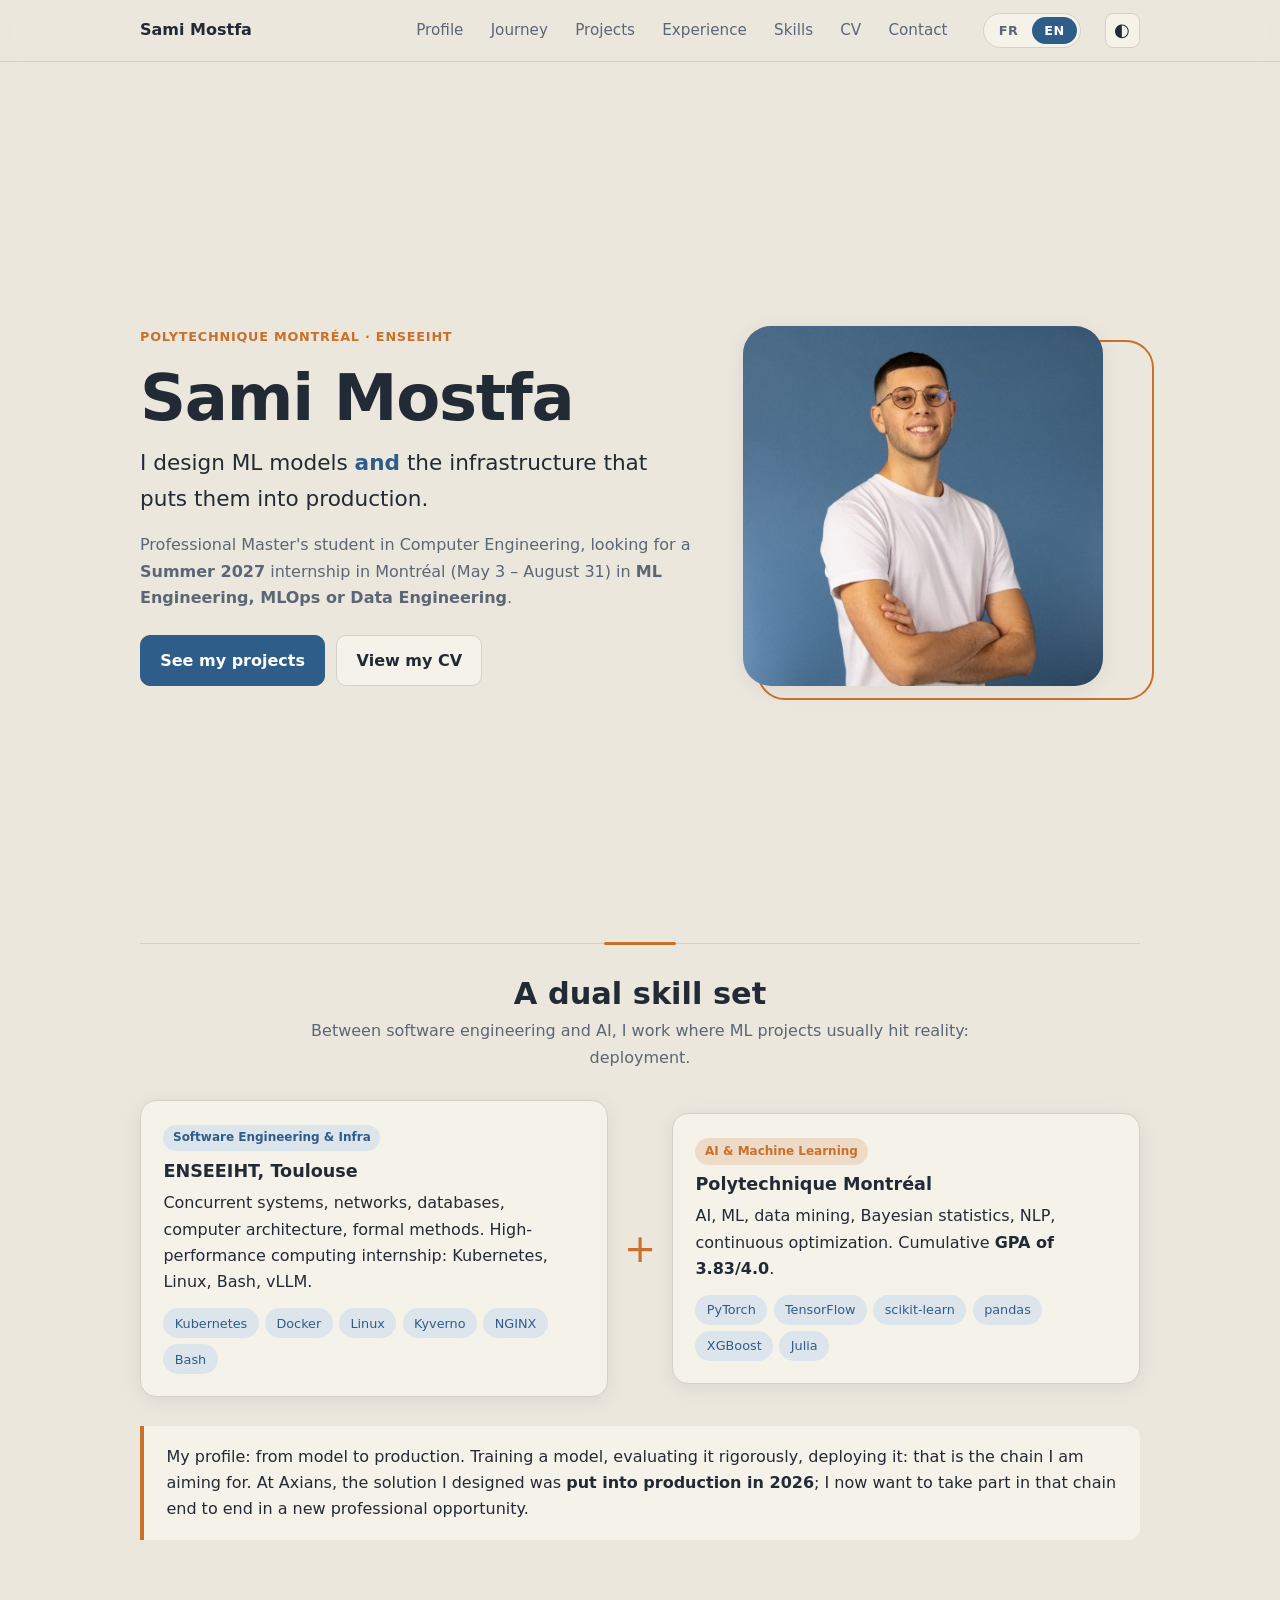
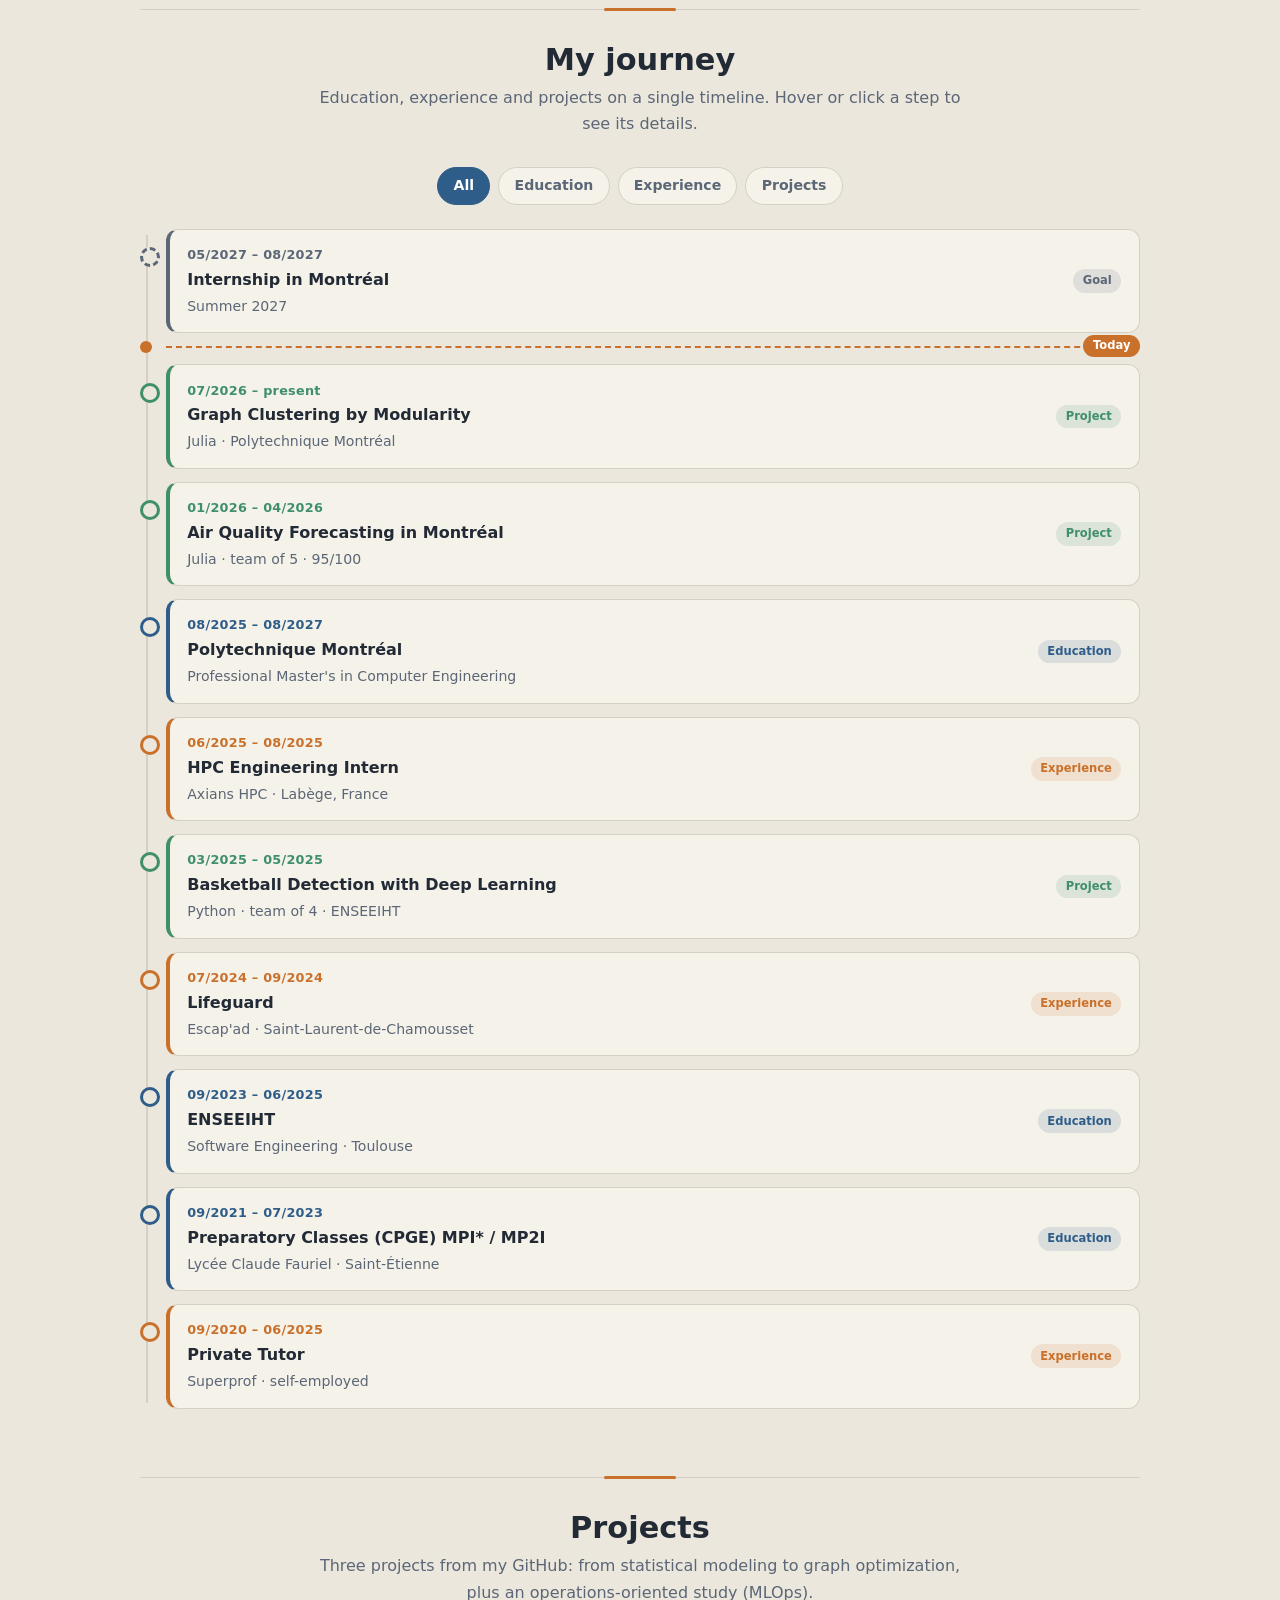
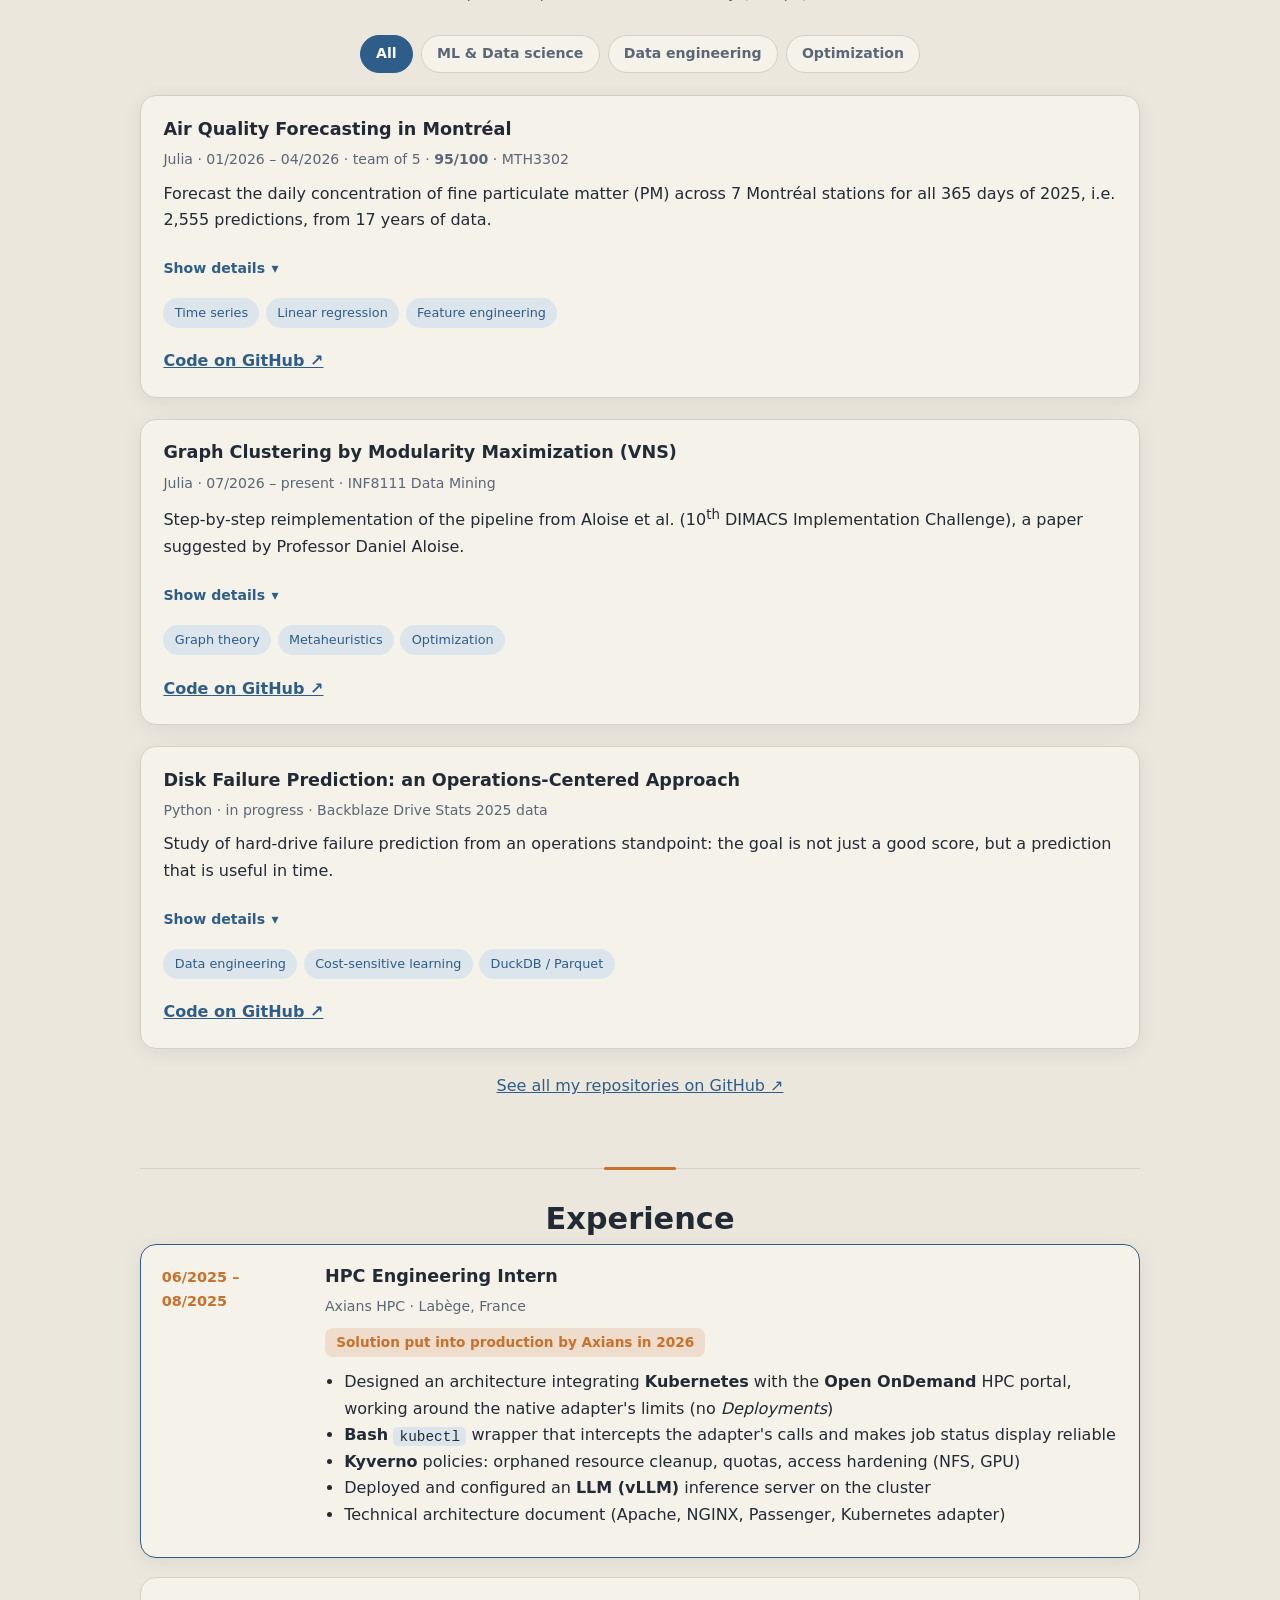
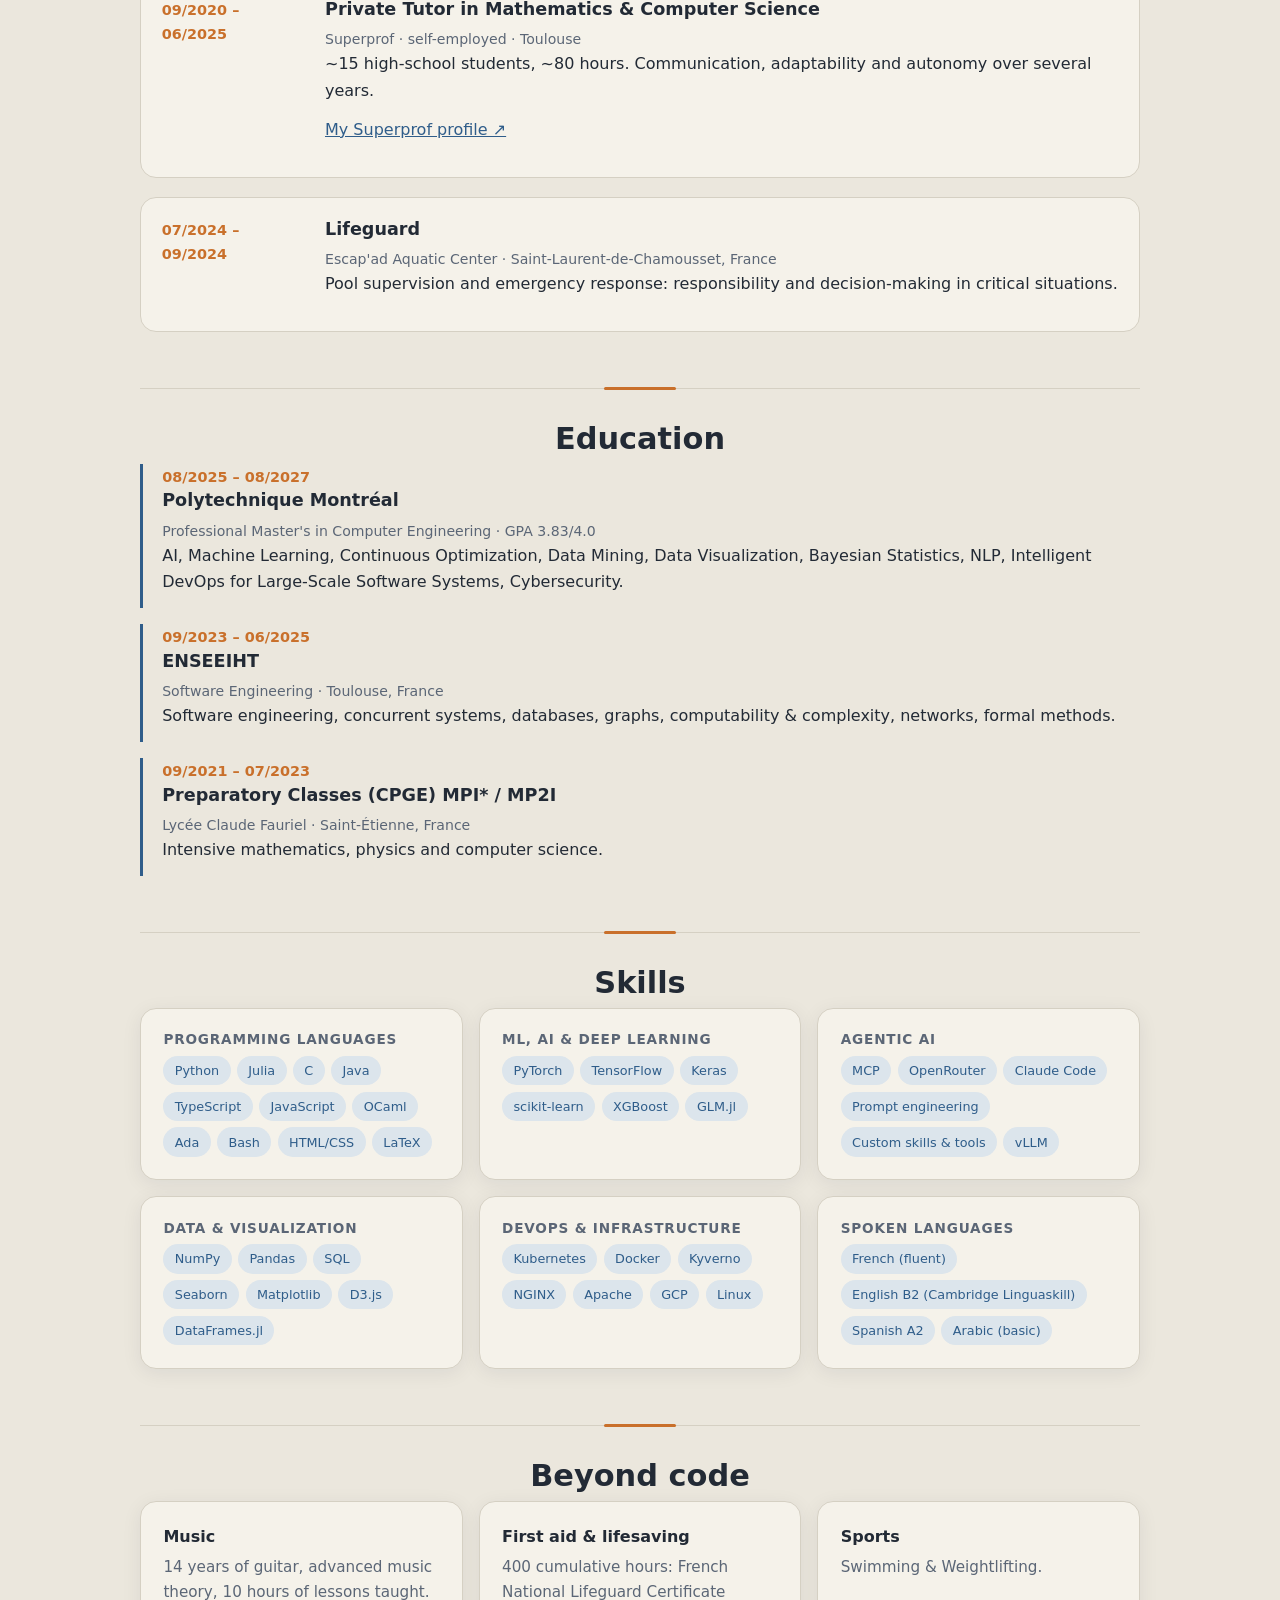
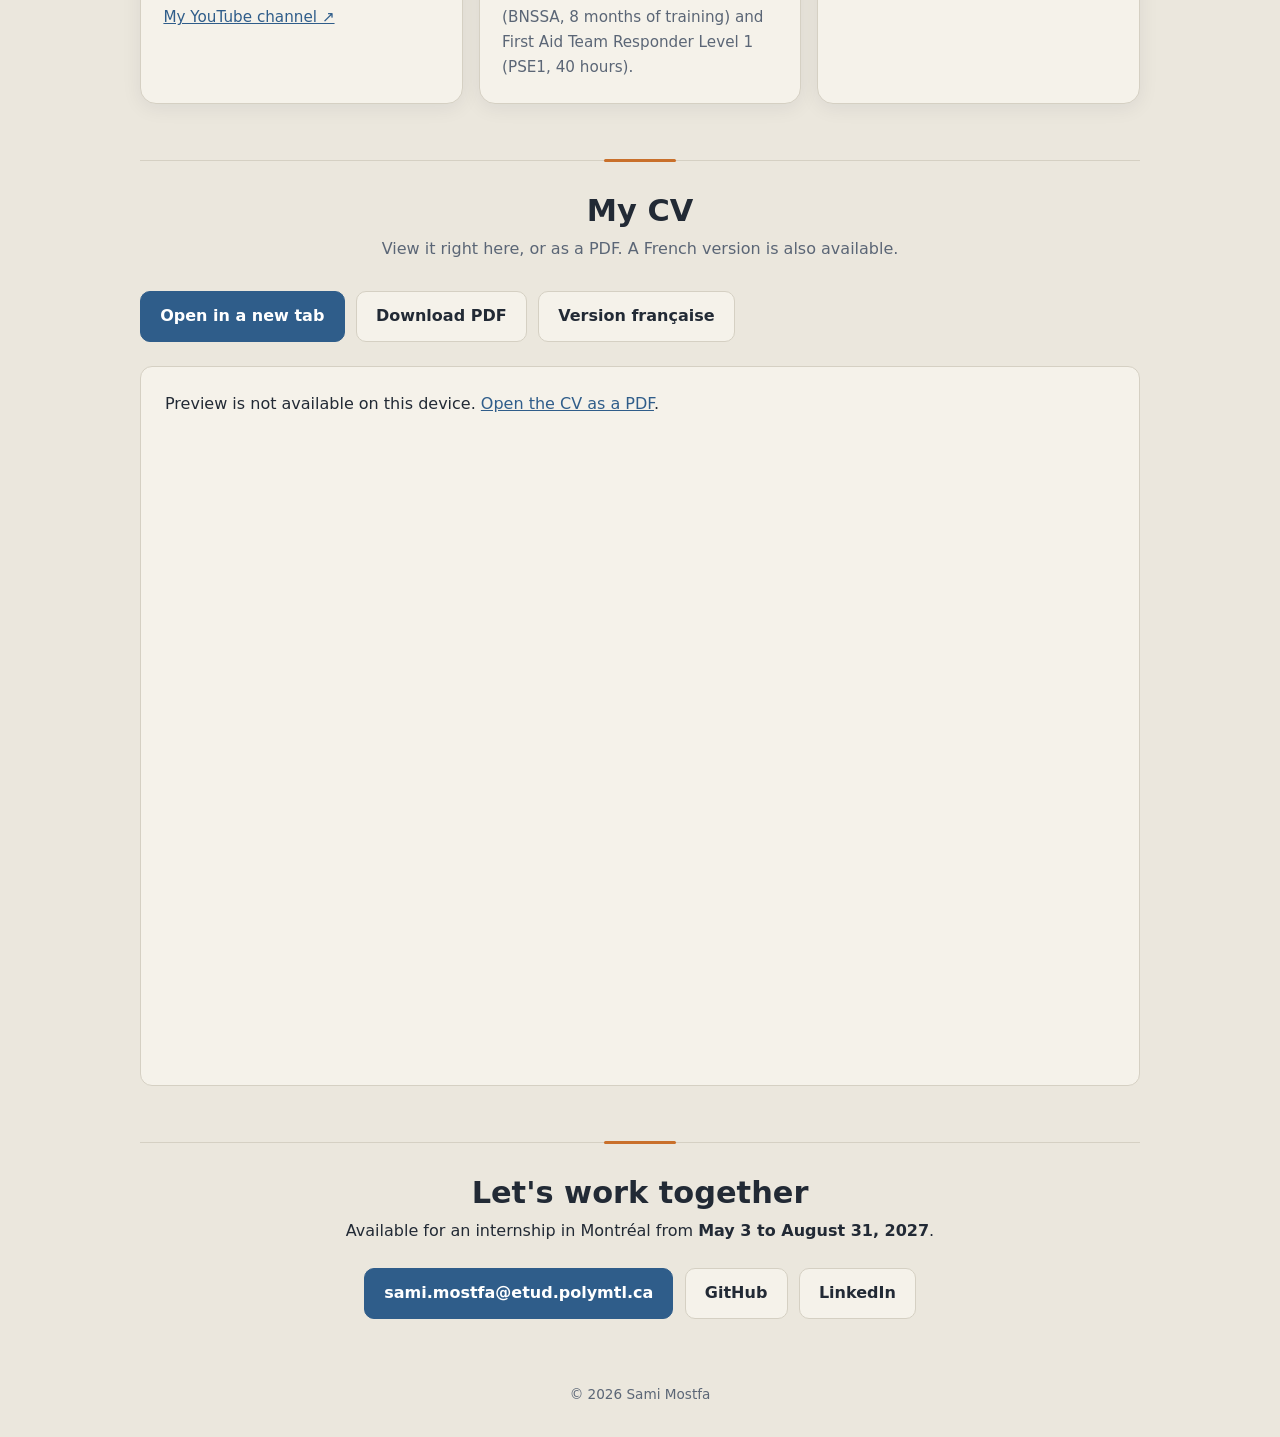
==== commit b62410b6: "Typo fix" ====
--- a/en/index.html
+++ b/en/index.html
@@ -8,7 +8,7 @@
   <link rel="icon" href="../assets/sami_mostfa.jpg">
   <link rel="alternate" hreflang="fr" href="../">
   <link rel="alternate" hreflang="en" href="./">
-  <link rel="stylesheet" href="../style.css?v=3">
+  <link rel="stylesheet" href="../style.css?v=4">
 </head>
 <body>
 
@@ -275,6 +275,7 @@
           <h3>Private Tutor in Mathematics & Computer Science</h3>
           <p class="meta">Superprof · self-employed · Toulouse</p>
           <p>~15 high-school students, ~80 hours. Communication, adaptability and autonomy over several years.</p>
+          <p class="links"><a href="https://www.superprof.fr/etudiant-ecole-ingenieur-enseeiht-propose-cours-remise-niveau-maths-college-lycee-80h.html" target="_blank" rel="noopener">My Superprof profile ↗</a></p>
         </div>
       </article>
 
@@ -332,9 +333,9 @@
   <section id="interests">
     <h2>Beyond code</h2>
     <div class="interests">
-      <div><strong>Music</strong><p>14 years of guitar, advanced music theory, 10 hours of lessons taught. <a href="https://youtube.com/@sami.musiic" target="_blank" rel="noopener">My YouTube channel ↗</a></p></div>
+      <div><strong>Music</strong><p>14 years of guitar, advanced music theory, 10 hours of lessons taught.<br><a href="https://youtube.com/@sami.musiic" target="_blank" rel="noopener">My YouTube channel ↗</a></p></div>
       <div><strong>First aid & lifesaving</strong><p>400 cumulative hours: French National Lifeguard Certificate (BNSSA, 8 months of training) and First Aid Team Responder Level 1 (PSE1, 40 hours).</p></div>
-      <div><strong>Sports</strong><p>Swimming and weightlifting.</p></div>
+      <div><strong>Sports</strong><p>Swimming & Weightlifting.</p></div>
     </div>
   </section>
 
--- a/style.css
+++ b/style.css
@@ -1,12 +1,12 @@
 :root {
-  --bg: #fafaf7;
-  --surface: #ffffff;
-  --text: #1c2430;
+  --bg: #ebe7dd;
+  --surface: #f5f2ea;
+  --text: #222a35;
   --muted: #5b6676;
-  --border: #e4e6ea;
+  --border: #d5d0c3;
   --accent: #2f5d8a;
   --accent-2: #c9702b;
-  --accent-soft: #e8f0f8;
+  --accent-soft: #dce5ec;
   --shadow: 0 4px 20px rgba(20, 30, 50, .07);
 }
 :root[data-theme="dark"] {
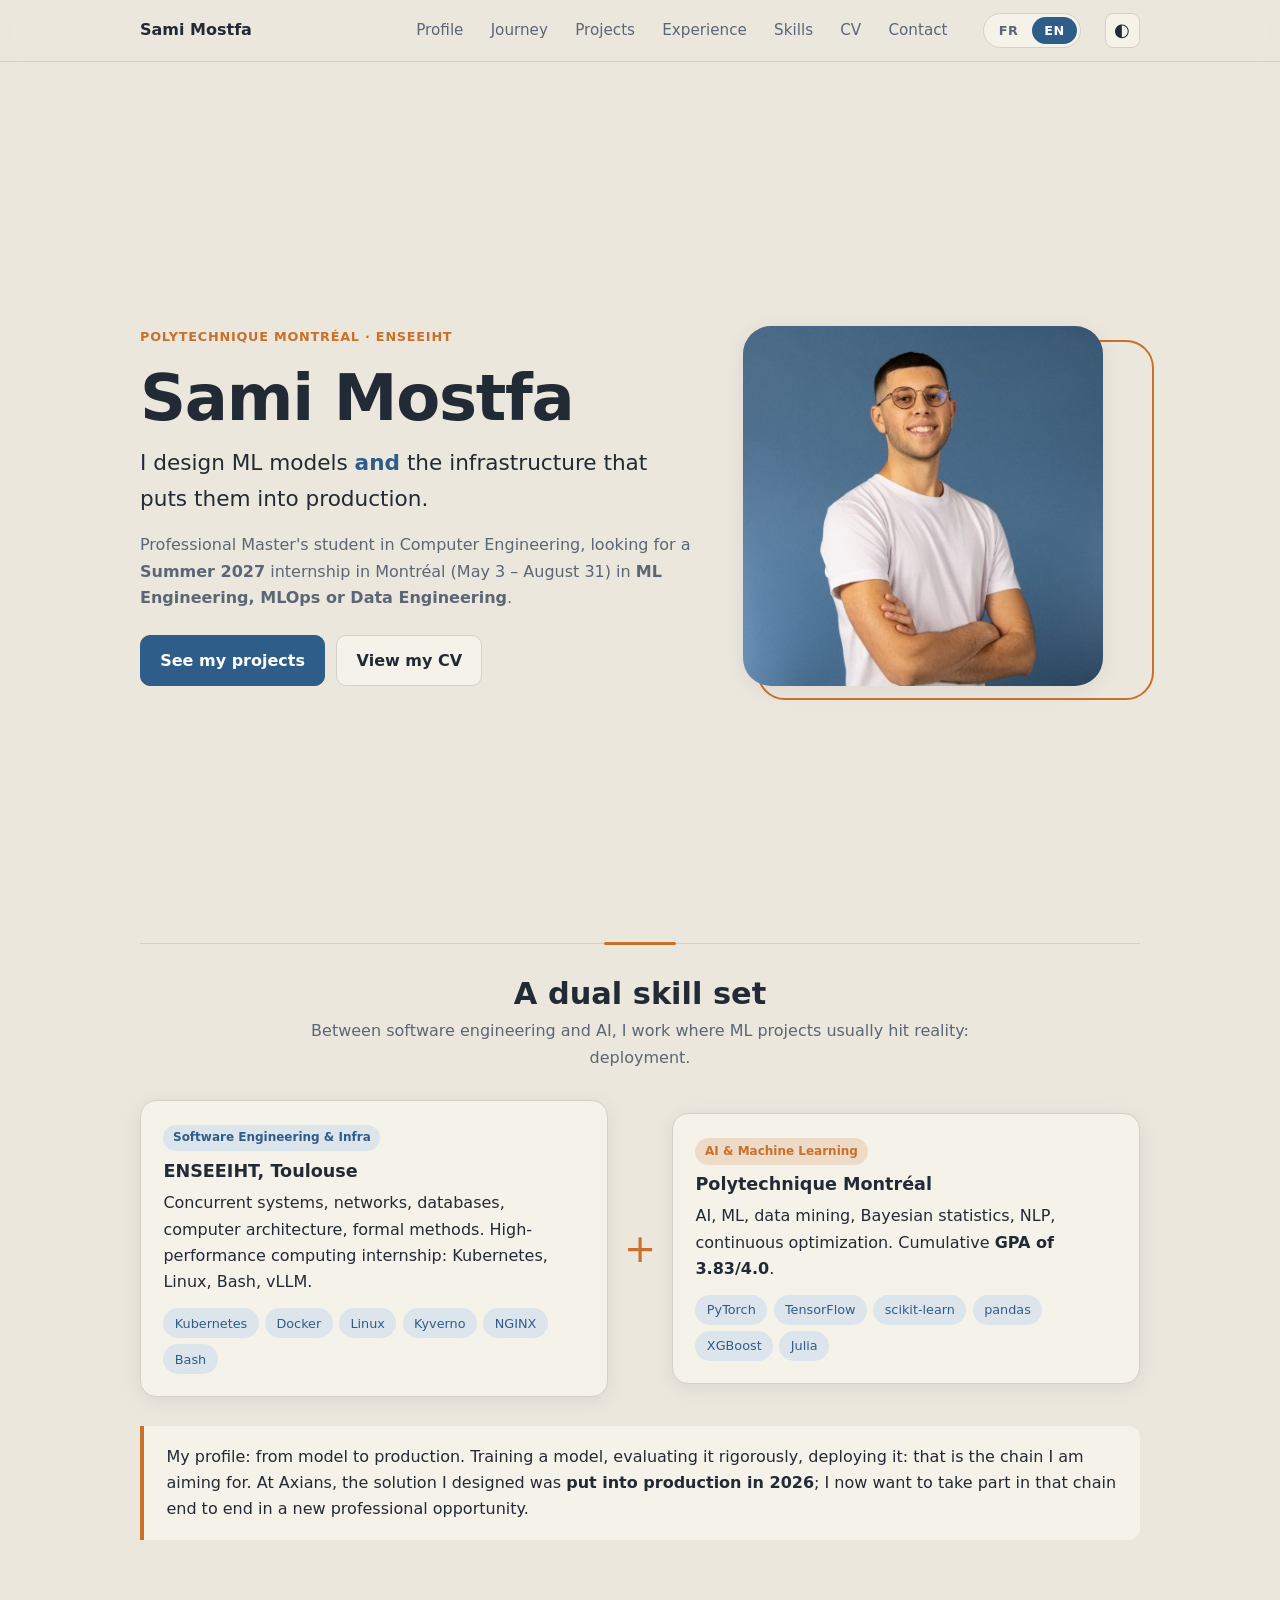
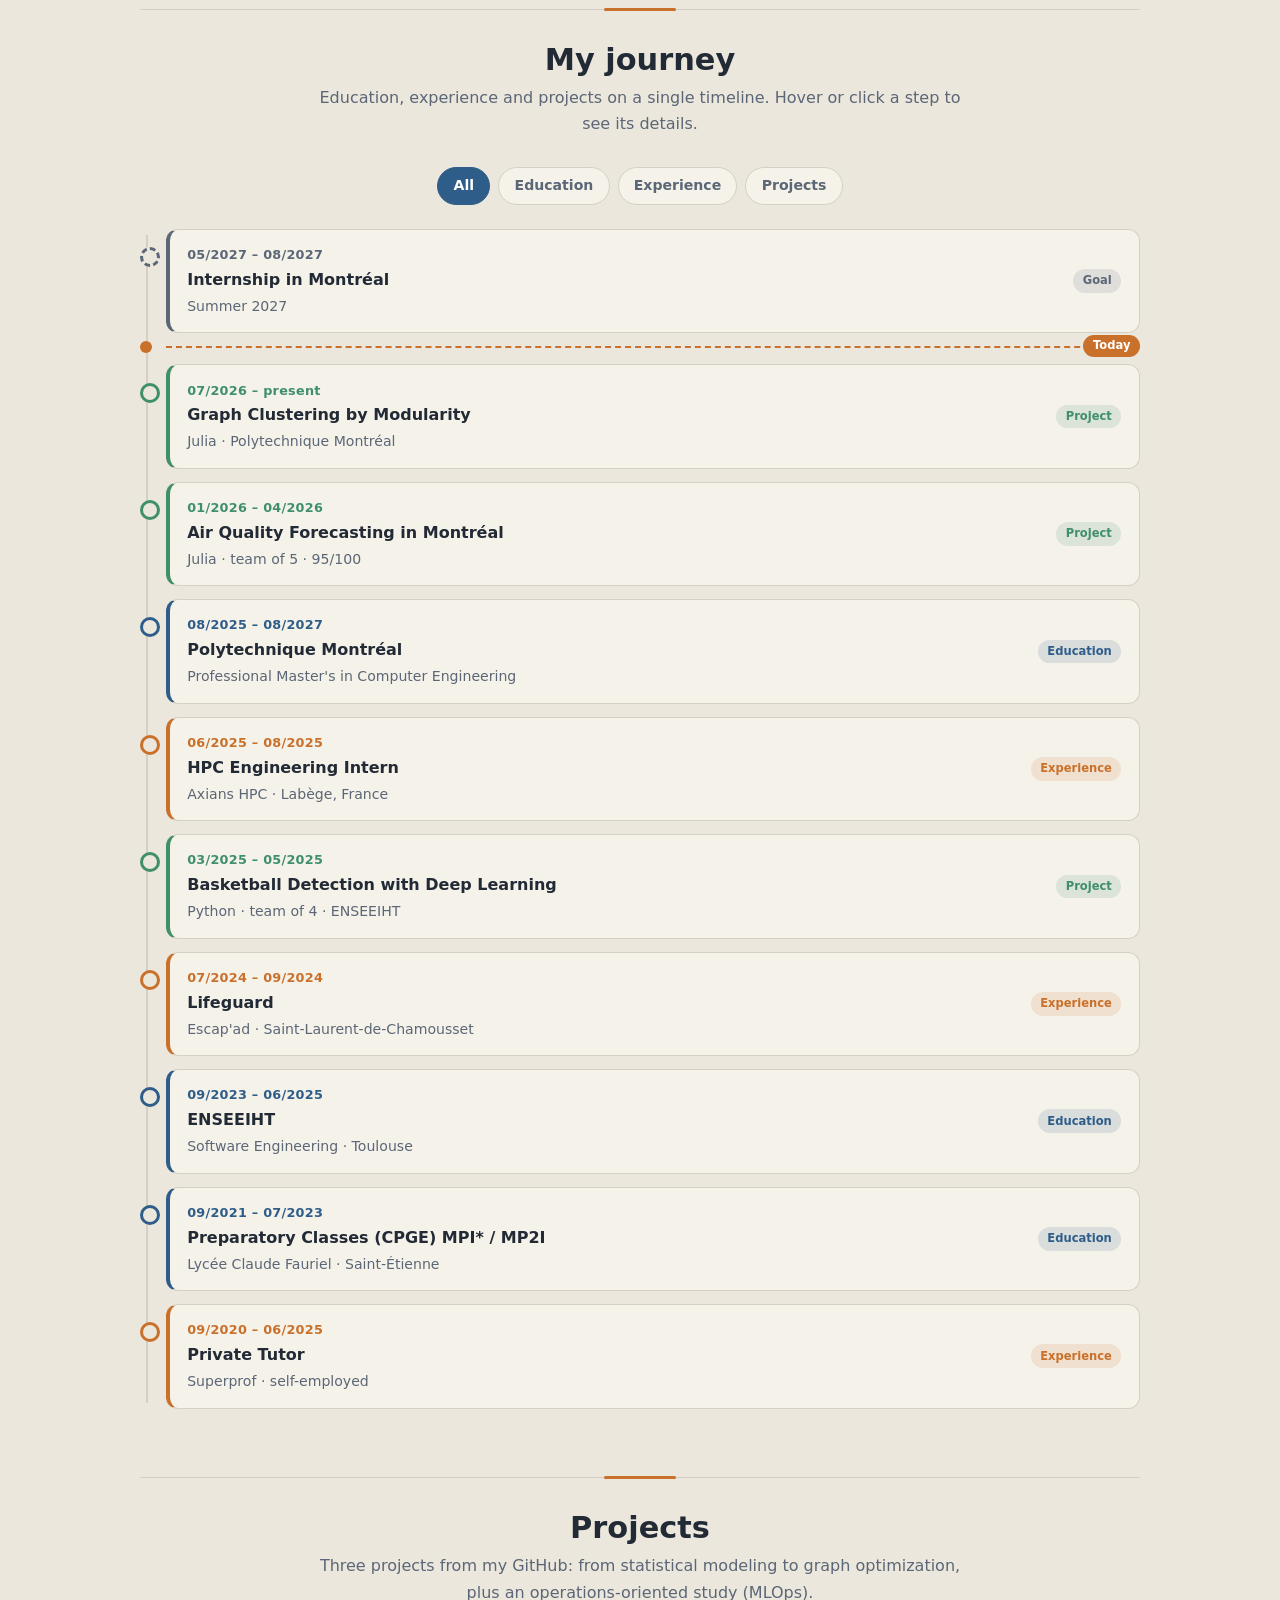
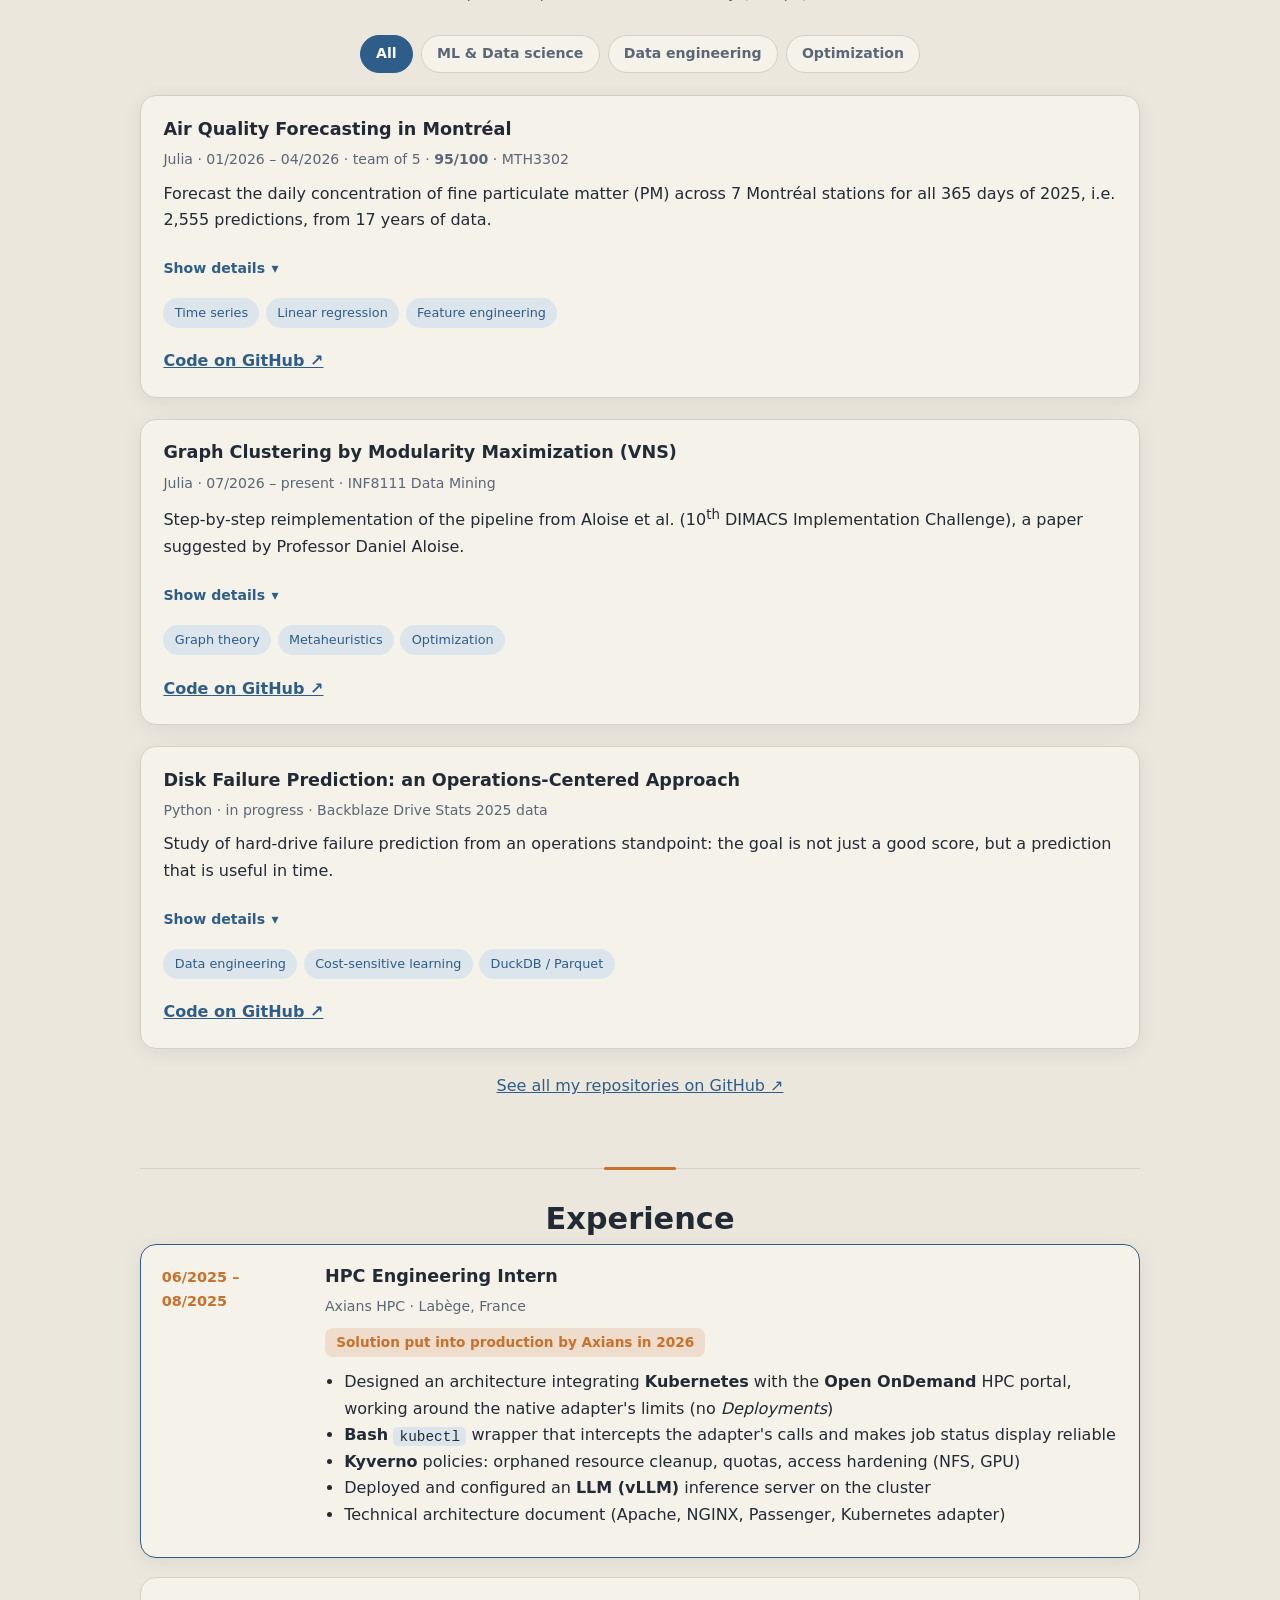
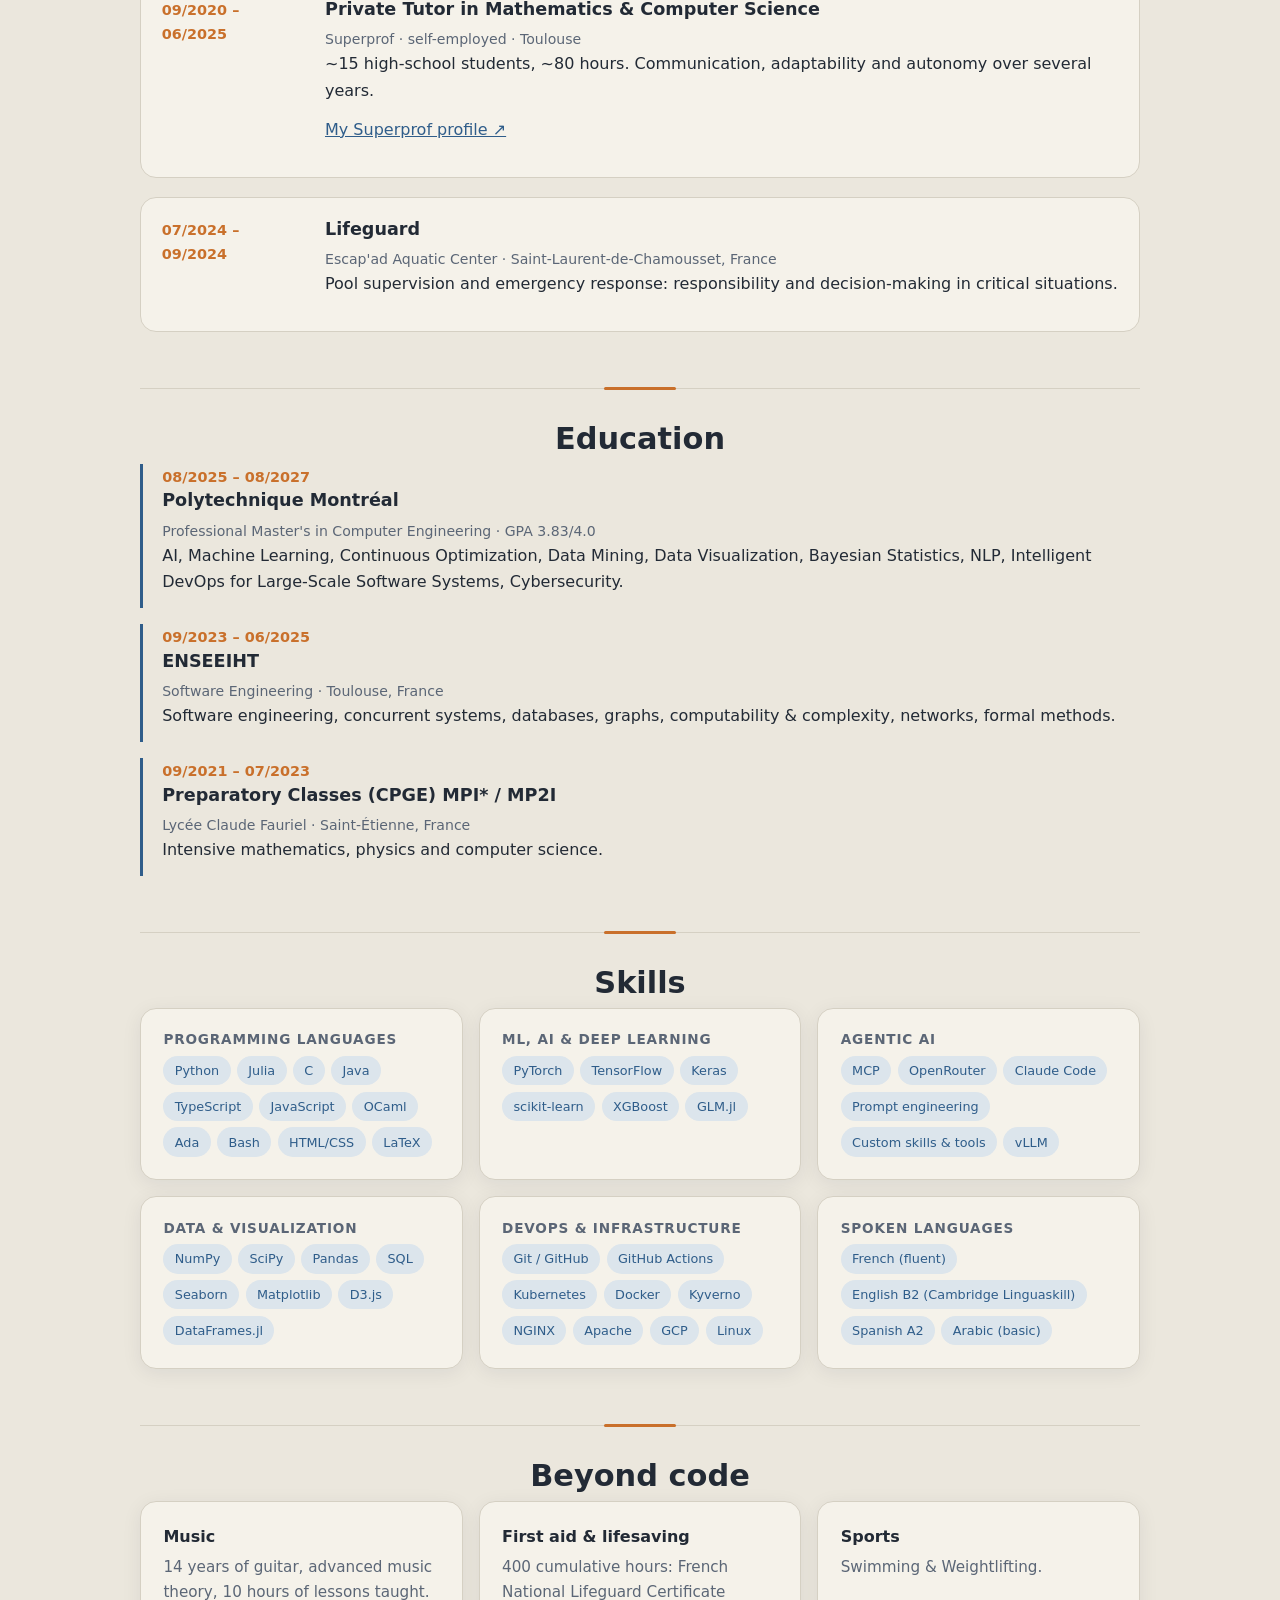
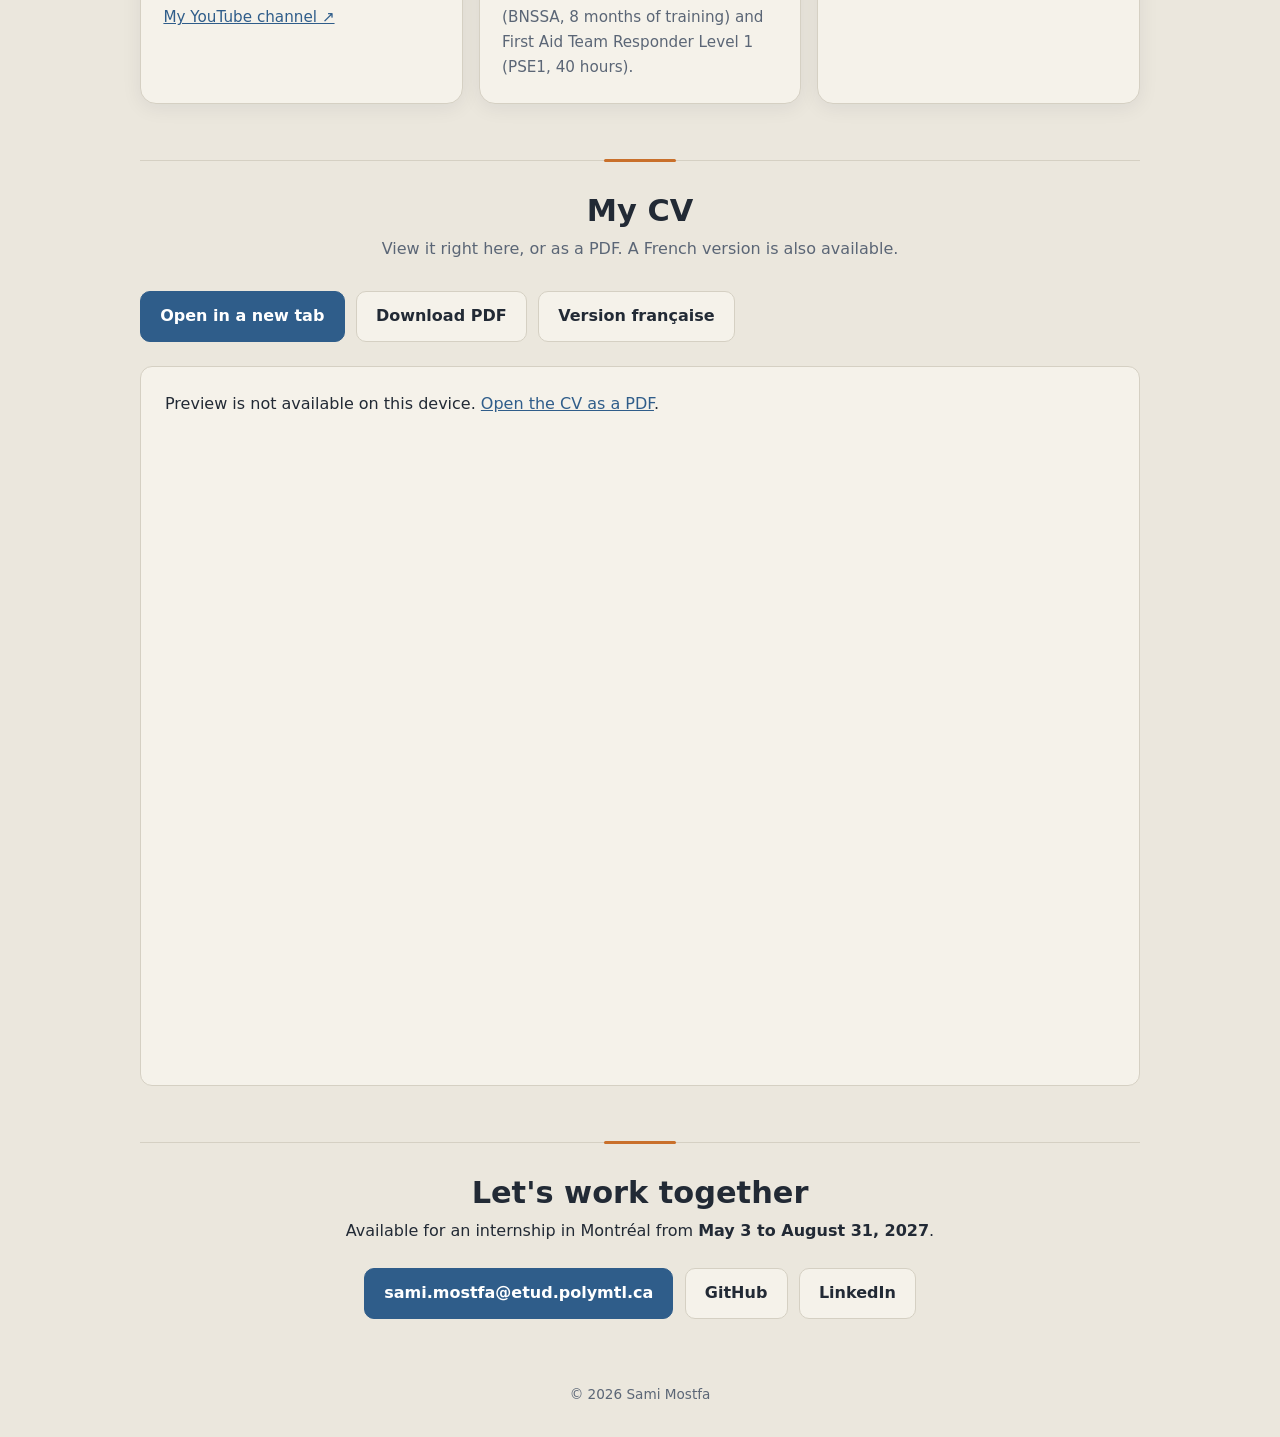
==== commit 839cb770: "Enhance Skills" ====
--- a/en/index.html
+++ b/en/index.html
@@ -323,8 +323,8 @@
       <div><h3>Programming languages</h3><ul class="chips"><li>Python</li><li>Julia</li><li>C</li><li>Java</li><li>TypeScript</li><li>JavaScript</li><li>OCaml</li><li>Ada</li><li>Bash</li><li>HTML/CSS</li><li>LaTeX</li></ul></div>
       <div><h3>ML, AI & Deep Learning</h3><ul class="chips"><li>PyTorch</li><li>TensorFlow</li><li>Keras</li><li>scikit-learn</li><li>XGBoost</li><li>GLM.jl</li></ul></div>
       <div><h3>Agentic AI</h3><ul class="chips"><li>MCP</li><li>OpenRouter</li><li>Claude Code</li><li>Prompt engineering</li><li>Custom skills & tools</li><li>vLLM</li></ul></div>
-      <div><h3>Data & visualization</h3><ul class="chips"><li>NumPy</li><li>Pandas</li><li>SQL</li><li>Seaborn</li><li>Matplotlib</li><li>D3.js</li><li>DataFrames.jl</li></ul></div>
-      <div><h3>DevOps & infrastructure</h3><ul class="chips"><li>Kubernetes</li><li>Docker</li><li>Kyverno</li><li>NGINX</li><li>Apache</li><li>GCP</li><li>Linux</li></ul></div>
+      <div><h3>Data & visualization</h3><ul class="chips"><li>NumPy</li><li>SciPy</li><li>Pandas</li><li>SQL</li><li>Seaborn</li><li>Matplotlib</li><li>D3.js</li><li>DataFrames.jl</li></ul></div>
+      <div><h3>DevOps & infrastructure</h3><ul class="chips"><li>Git / GitHub</li><li>GitHub Actions</li><li>Kubernetes</li><li>Docker</li><li>Kyverno</li><li>NGINX</li><li>Apache</li><li>GCP</li><li>Linux</li></ul></div>
       <div><h3>Spoken languages</h3><ul class="chips"><li>French (fluent)</li><li>English B2 (Cambridge Linguaskill)</li><li>Spanish A2</li><li>Arabic (basic)</li></ul></div>
     </div>
   </section>
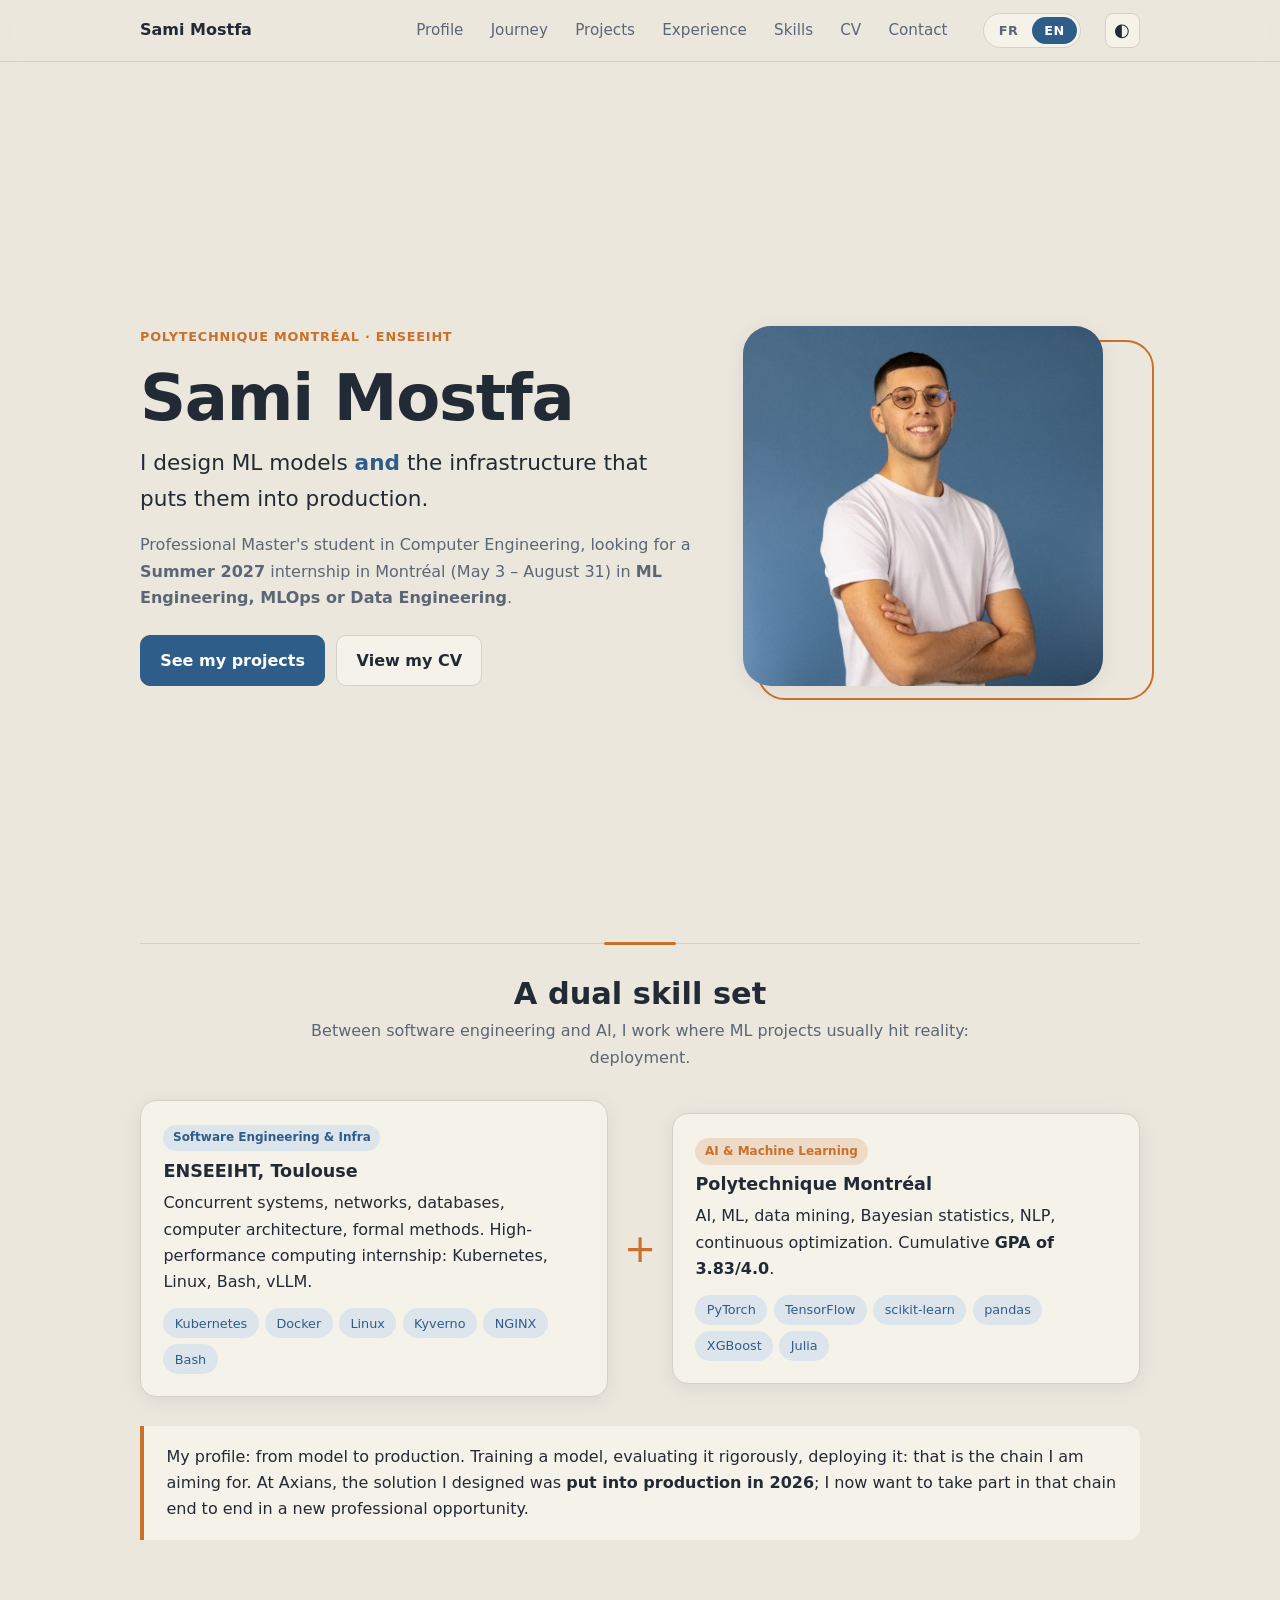
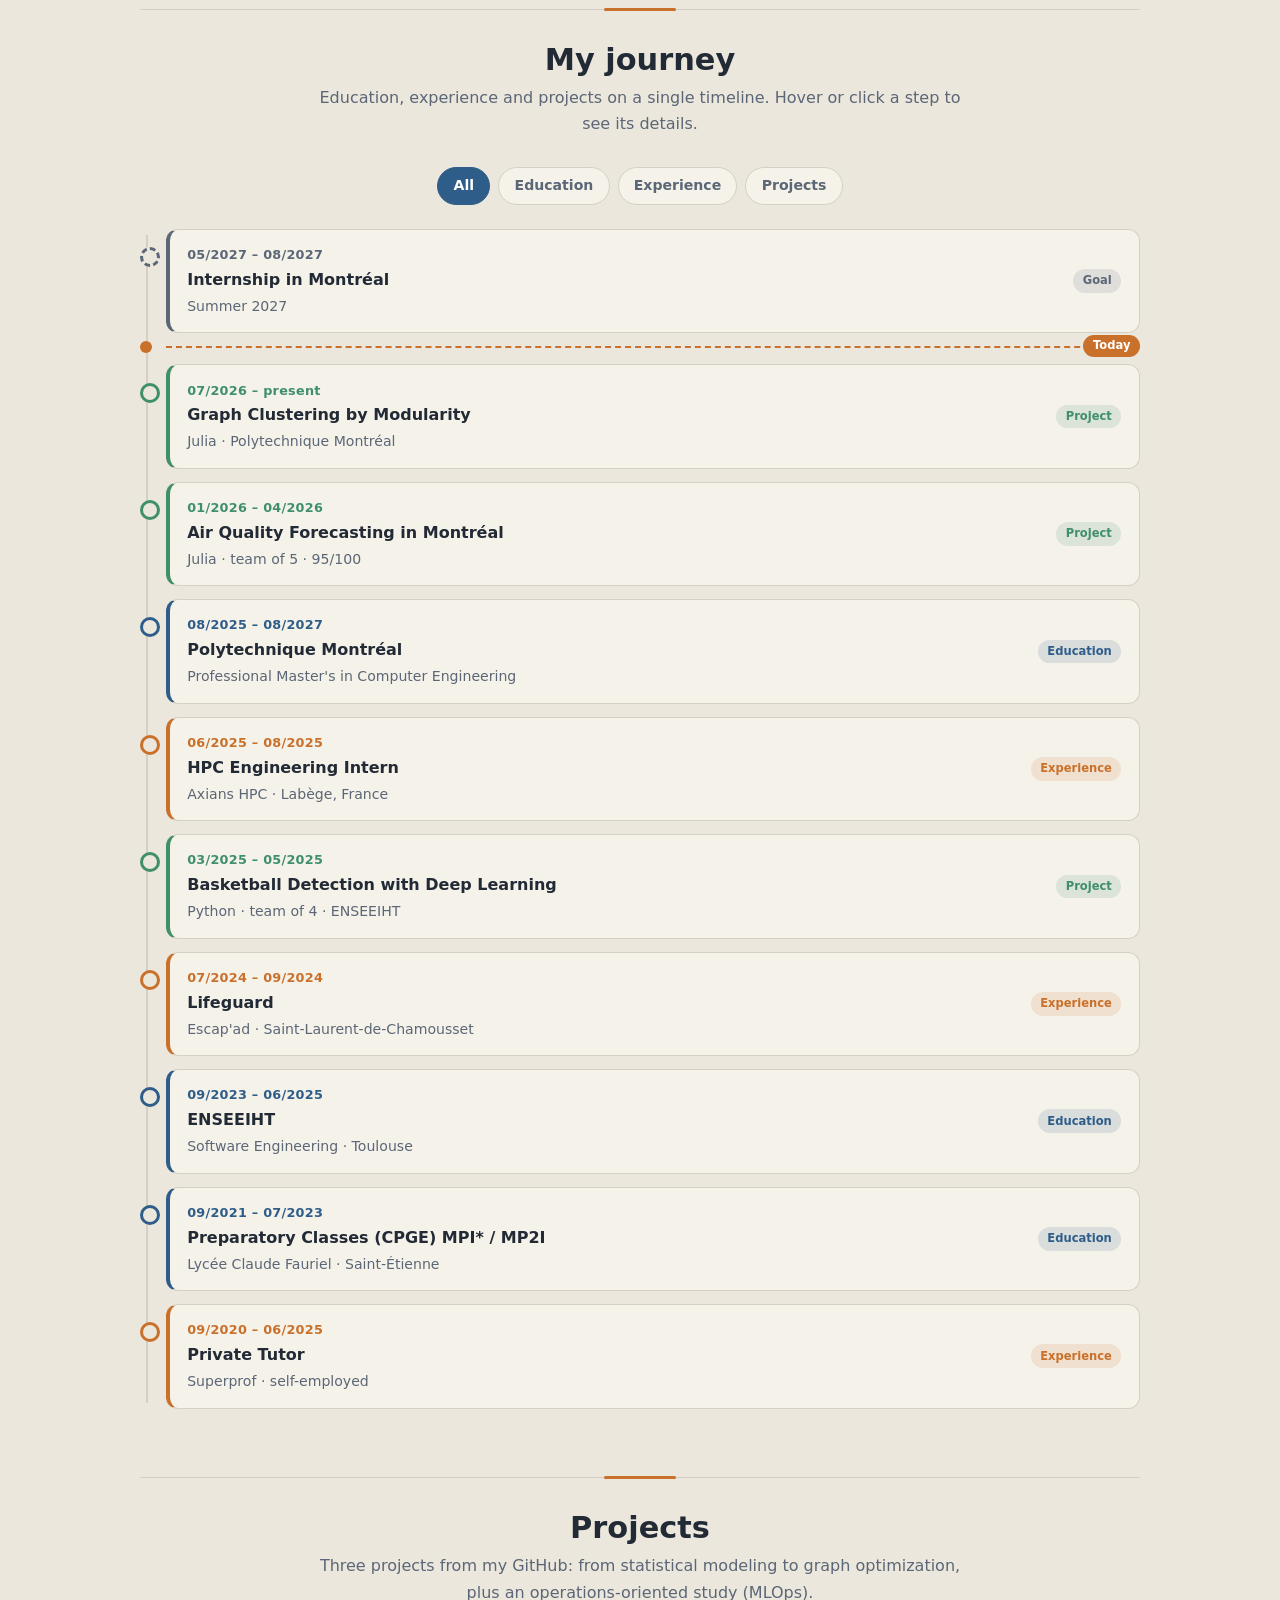
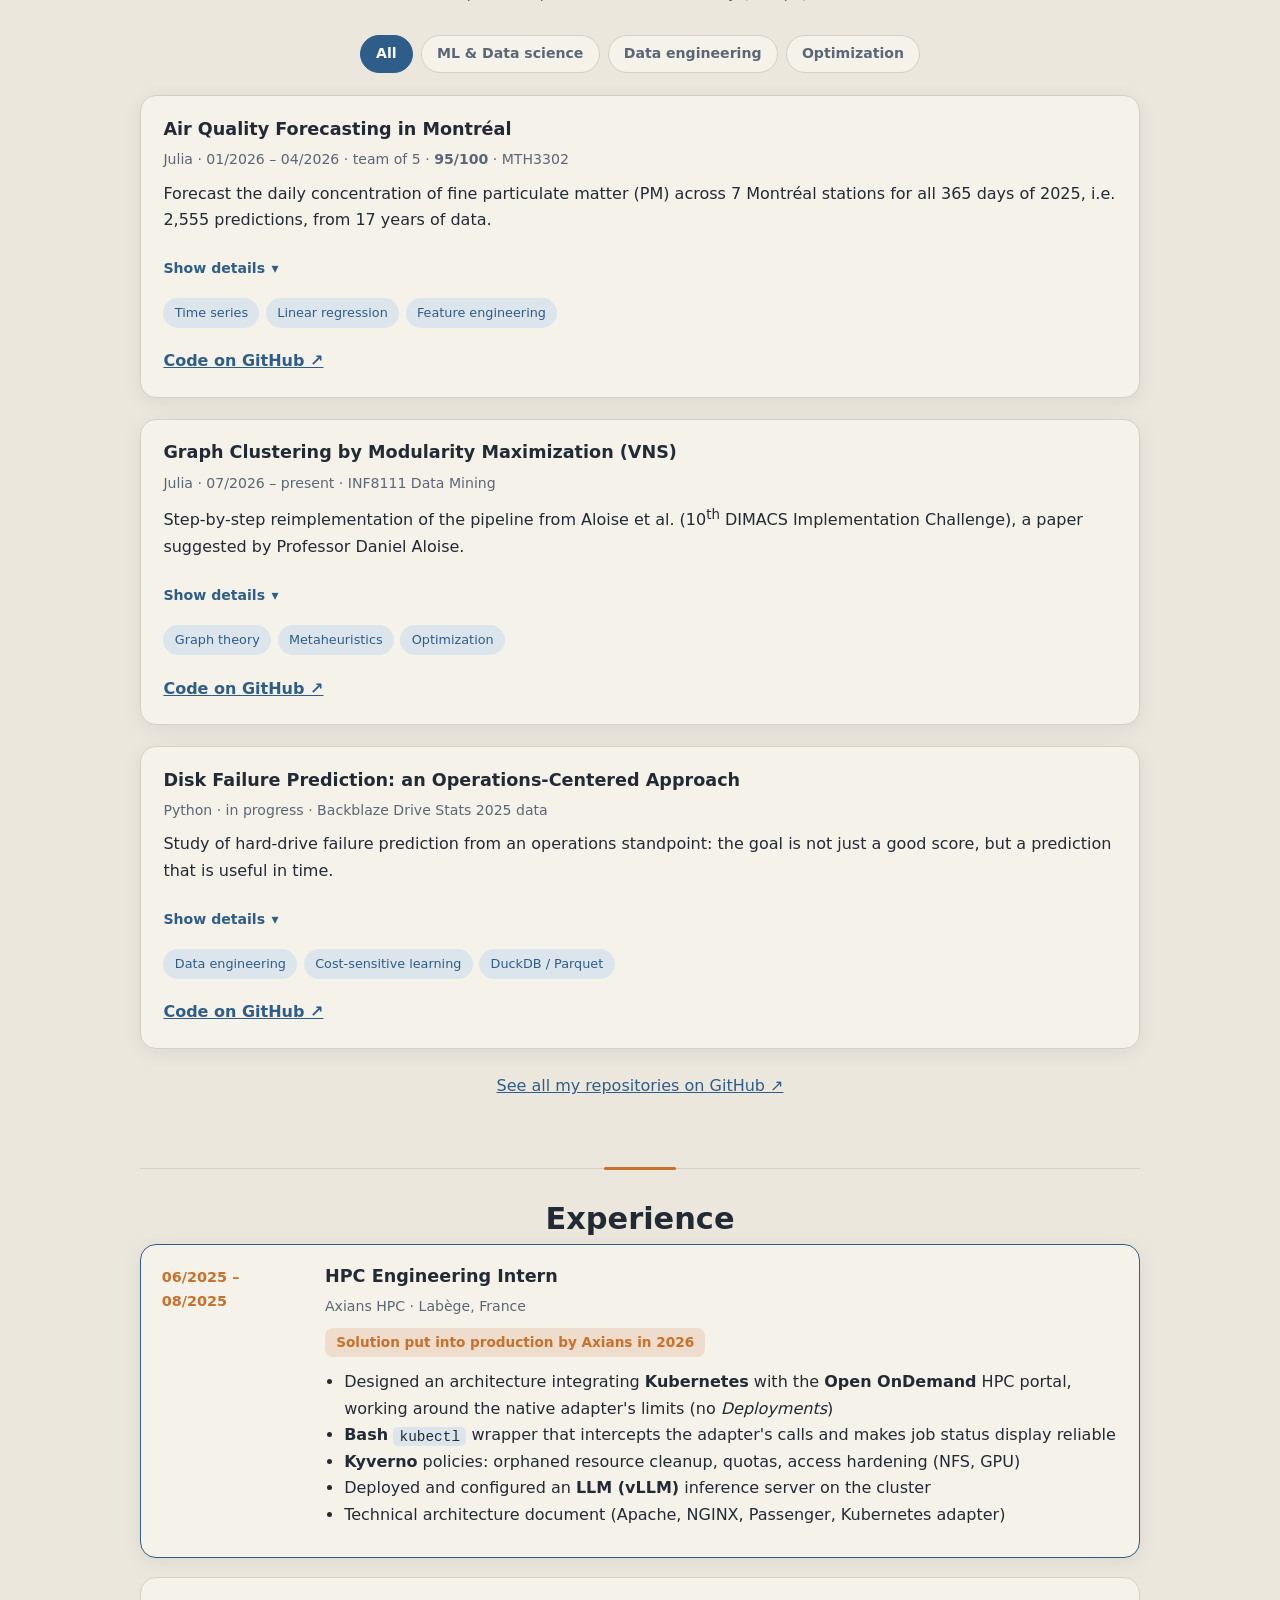
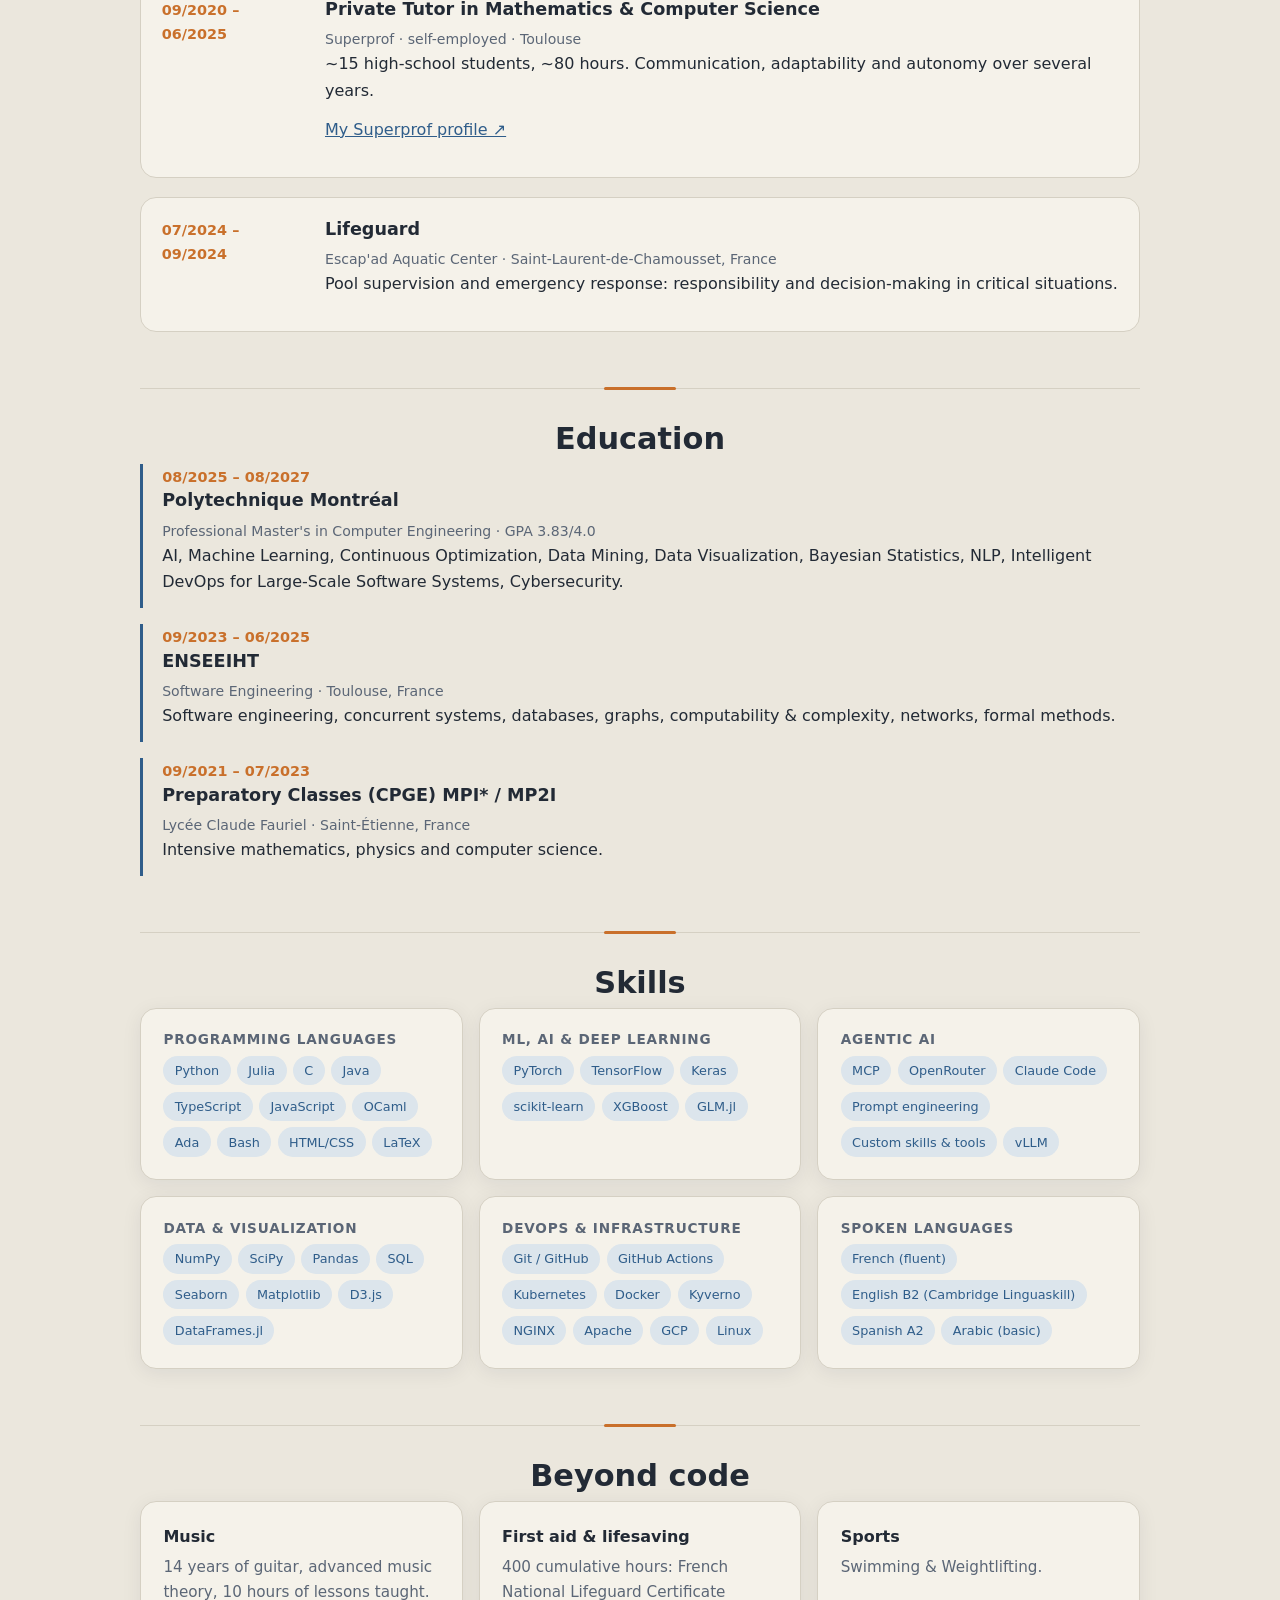
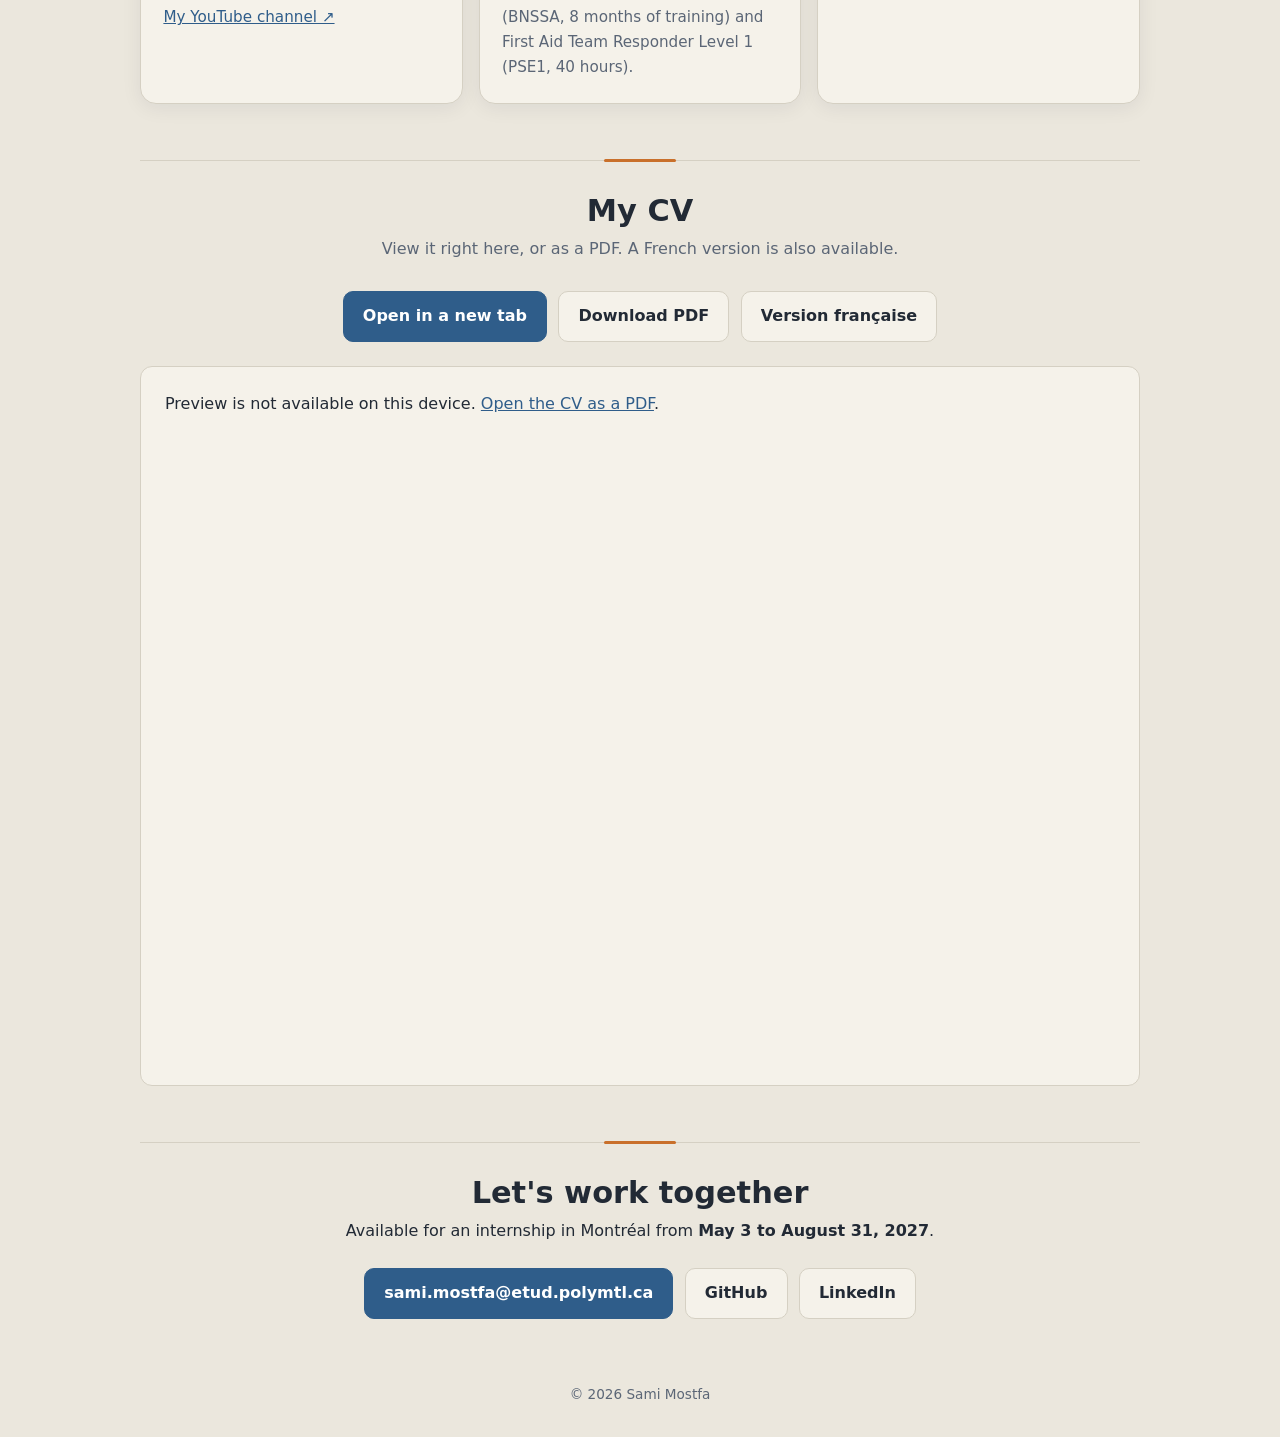
==== commit 0b9b73e2: "Enhance responsiveness" ====
--- a/en/index.html
+++ b/en/index.html
@@ -8,7 +8,7 @@
   <link rel="icon" href="../assets/sami_mostfa.jpg">
   <link rel="alternate" hreflang="fr" href="../">
   <link rel="alternate" hreflang="en" href="./">
-  <link rel="stylesheet" href="../style.css?v=4">
+  <link rel="stylesheet" href="../style.css?v=5">
 </head>
 <body>
 
--- a/style.css
+++ b/style.css
@@ -196,6 +196,7 @@
 }
 .cv-viewer p { padding: 1.5rem; }
 @media (max-width: 760px) { .cv-viewer { display: none; } }
+#cv .cta { justify-content: center; }
 
 .lang-switch {
   display: inline-flex; padding: 3px; gap: 2px; height: 2.2rem;
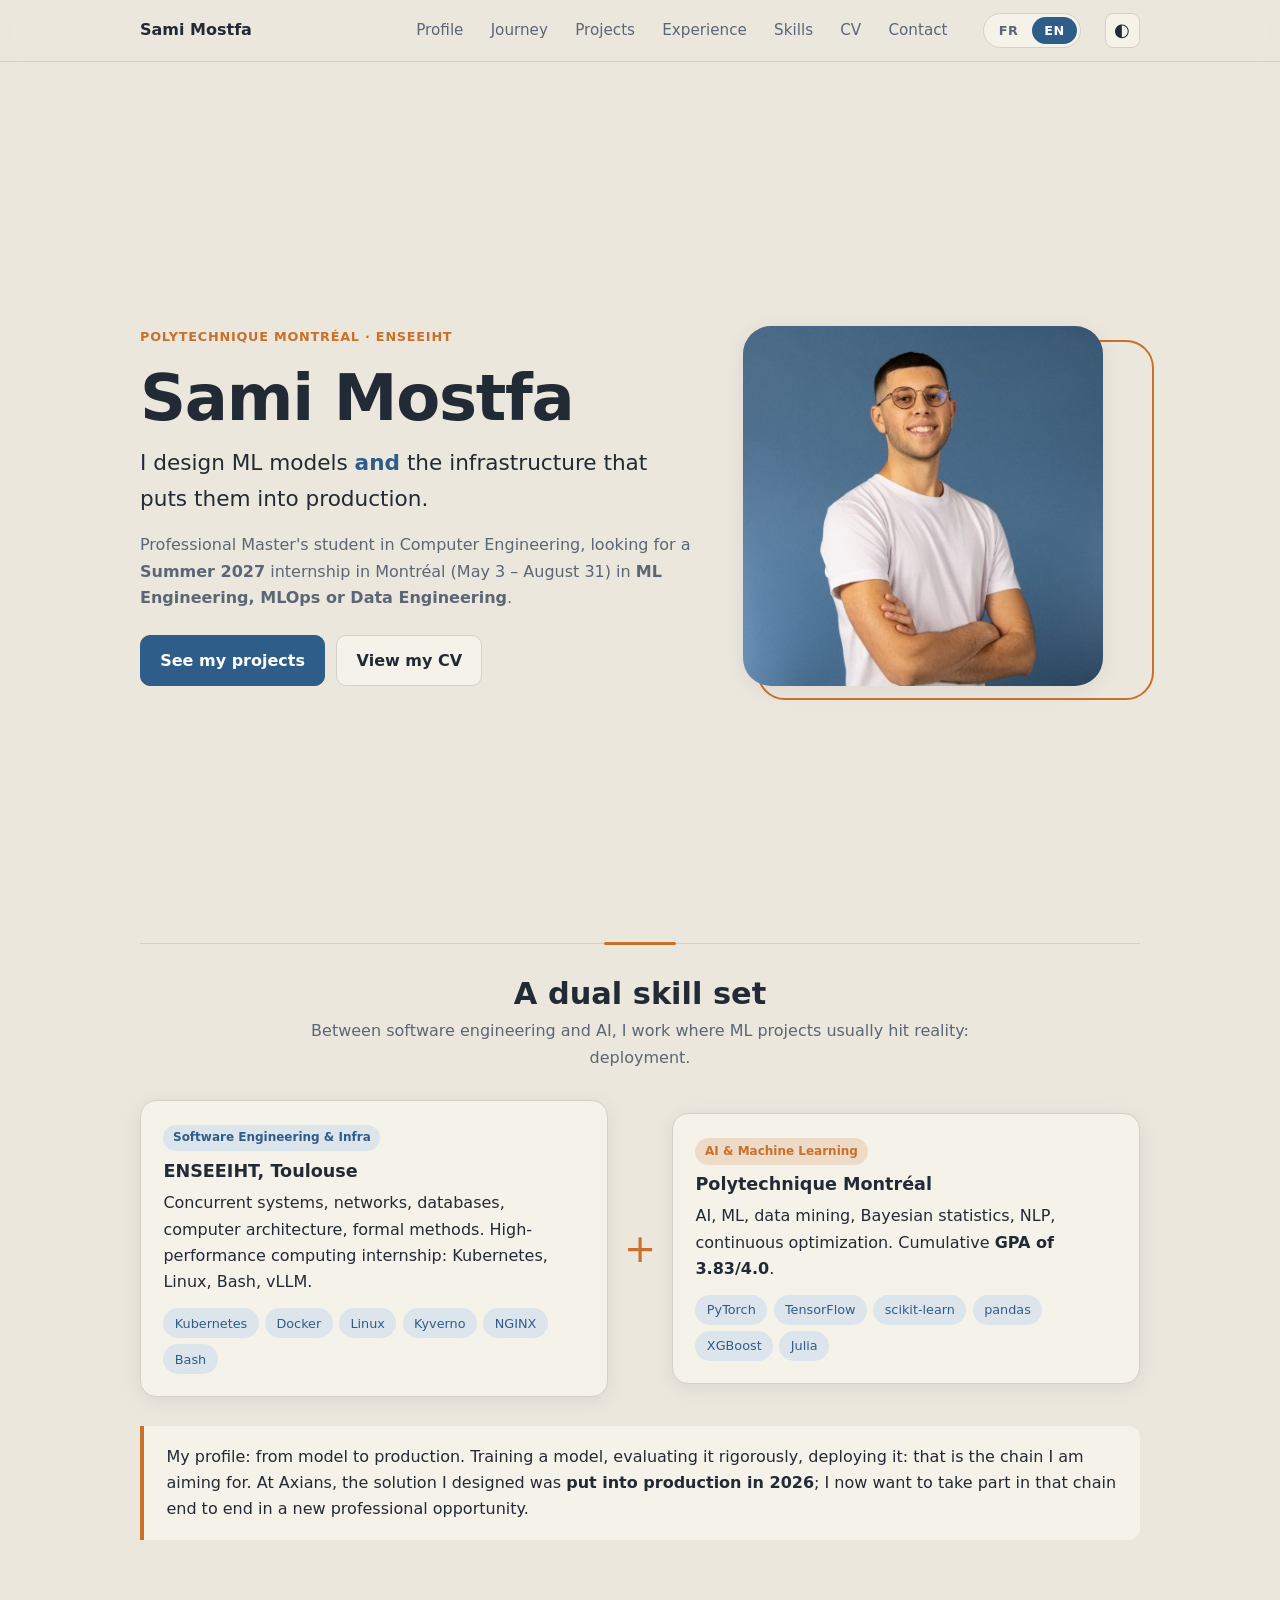
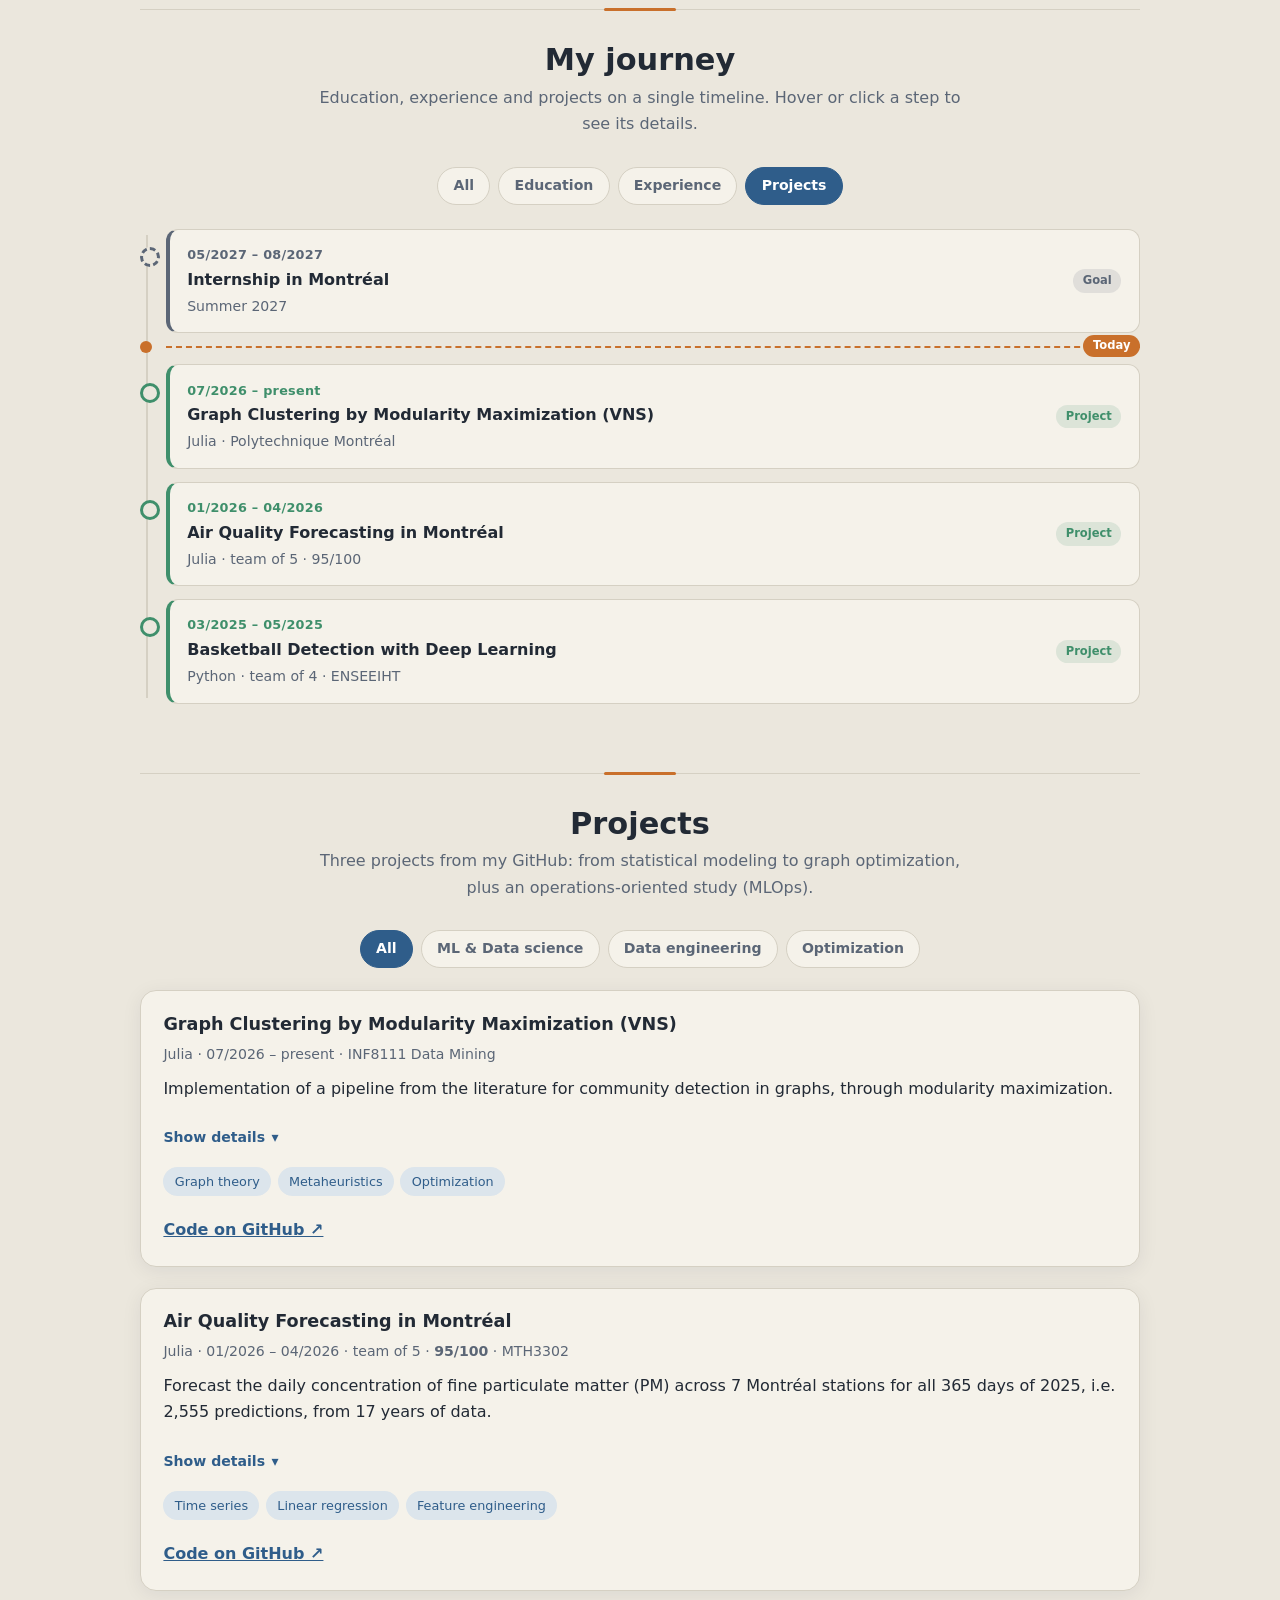
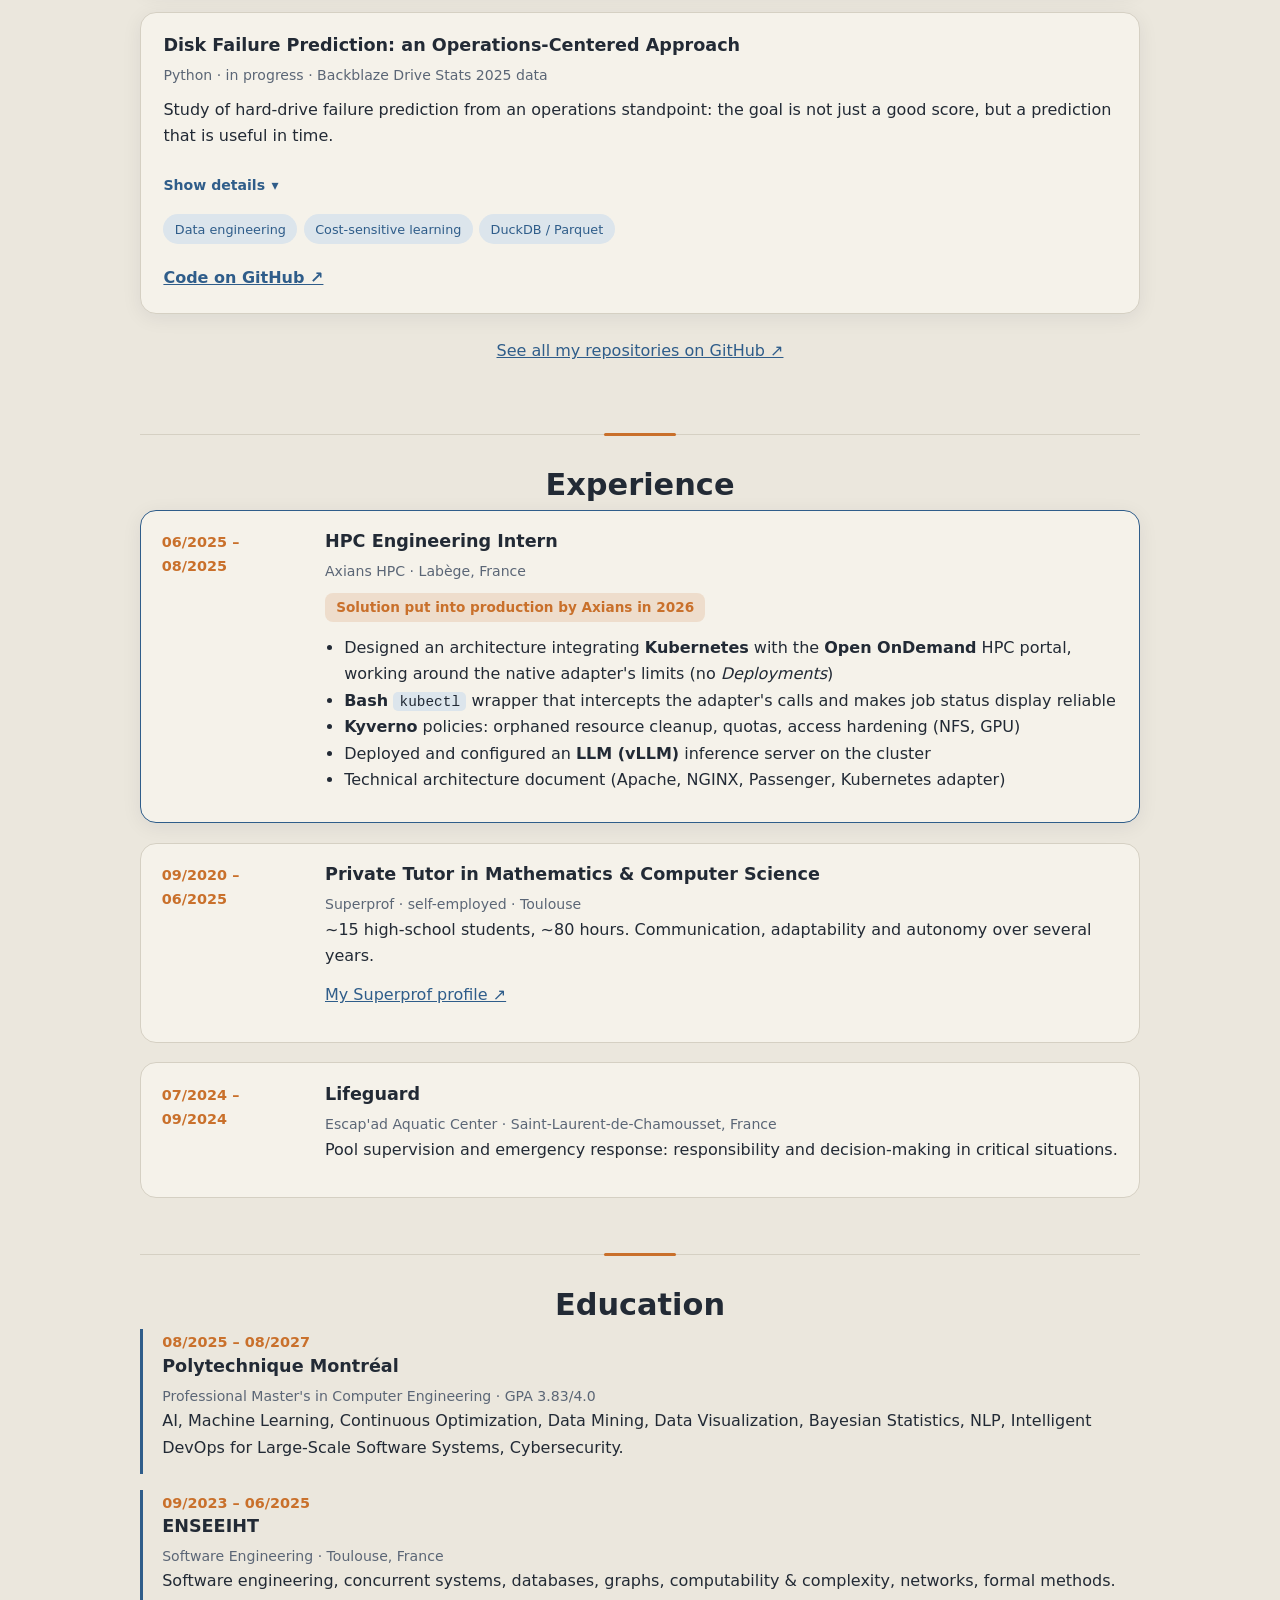
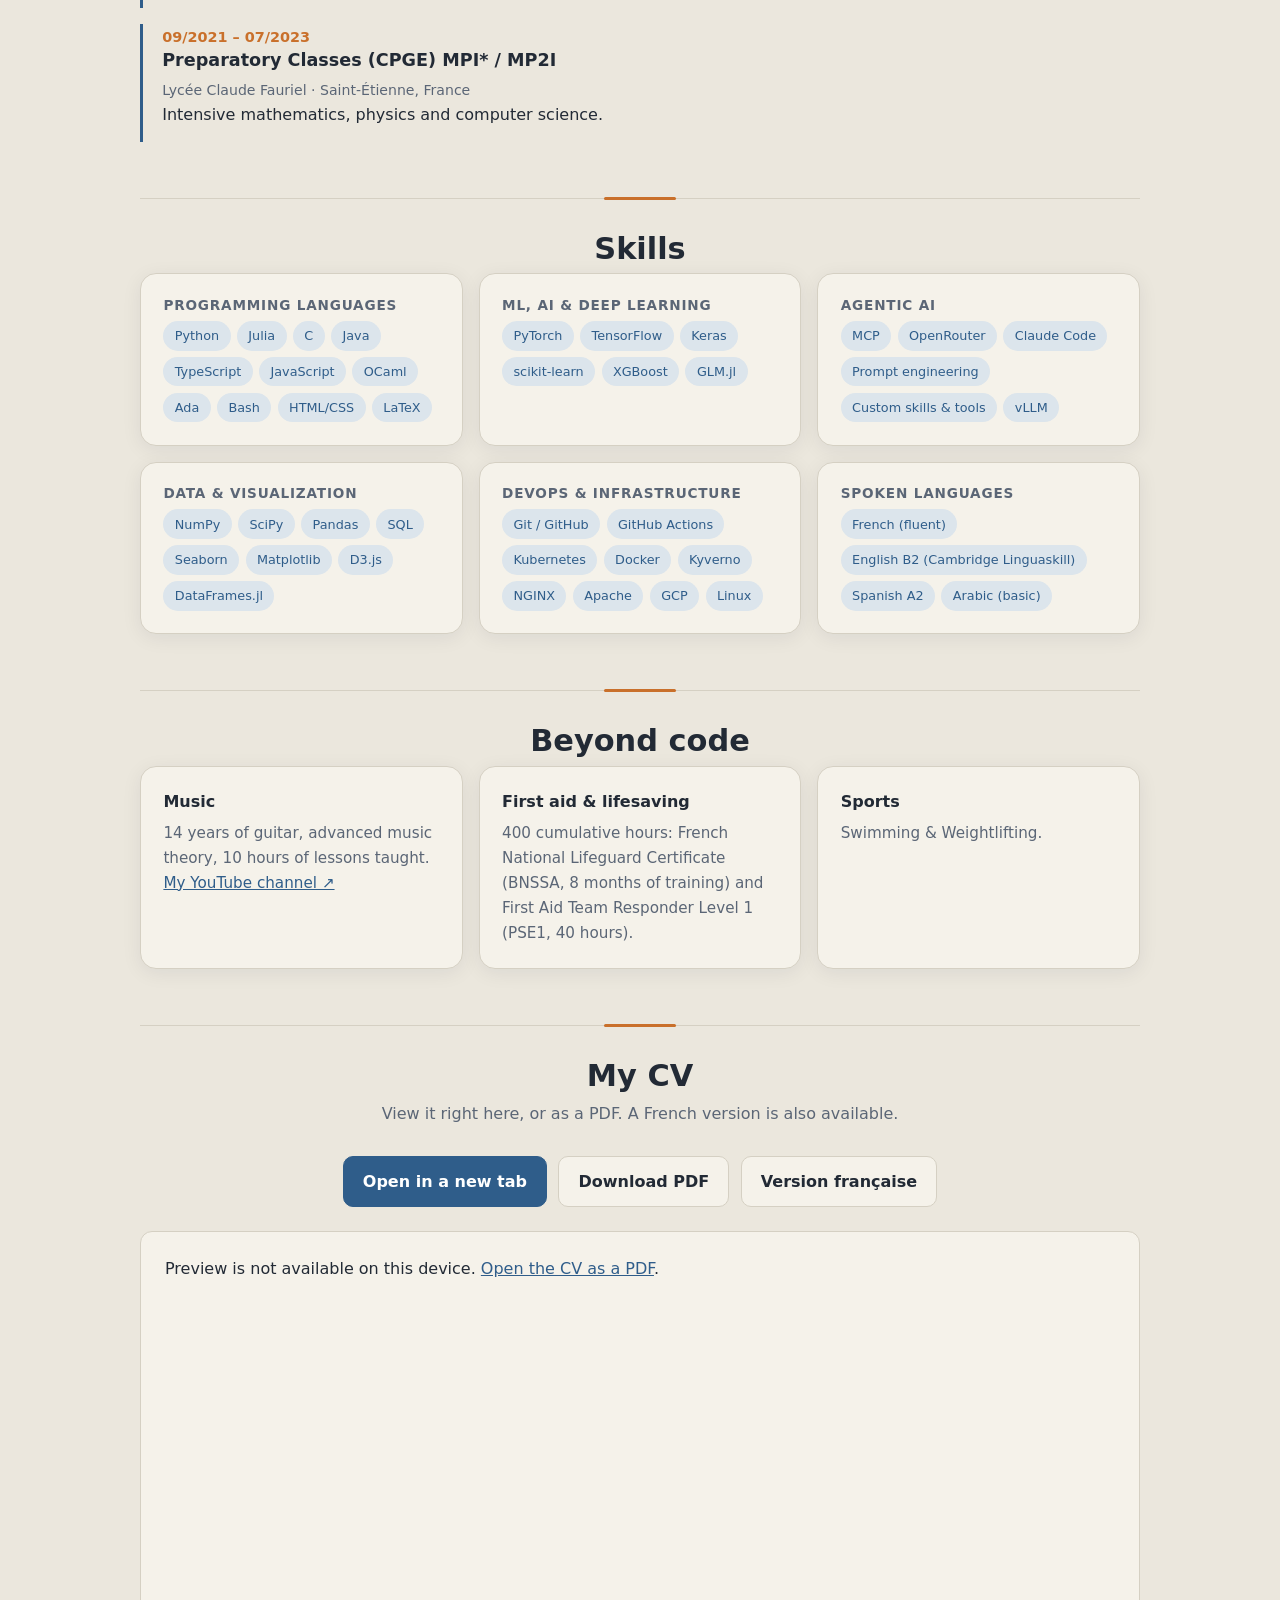
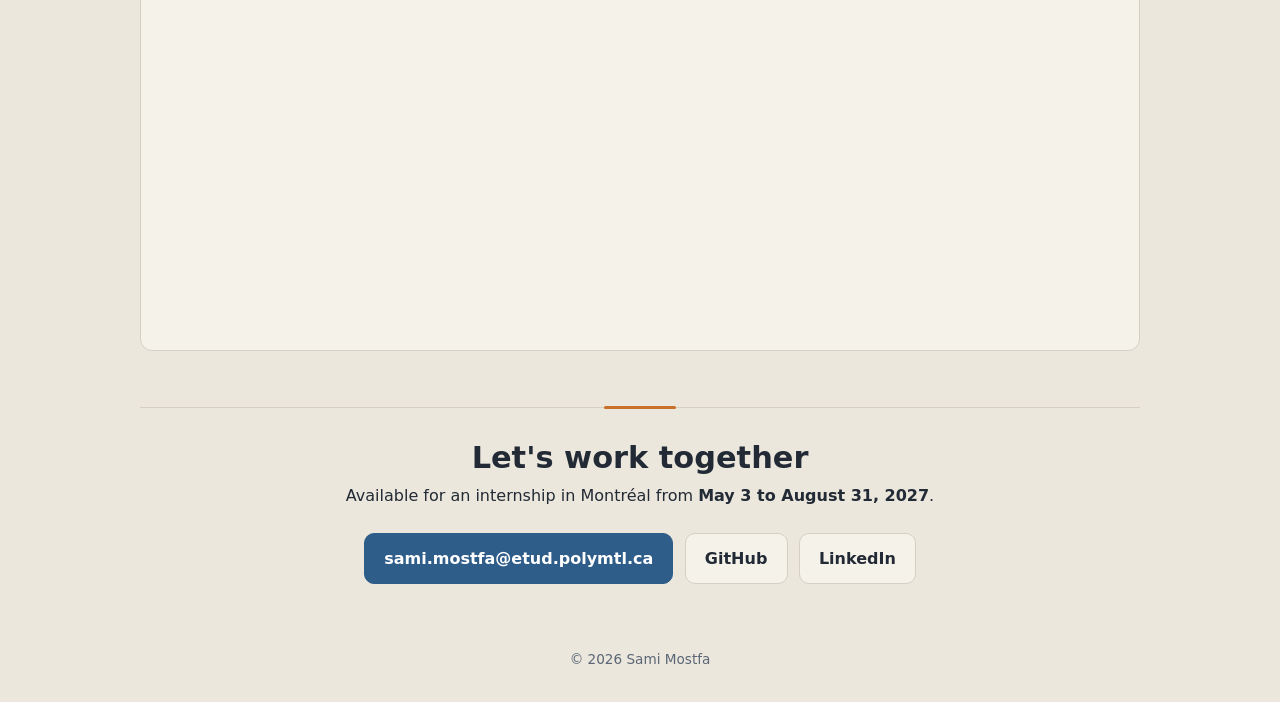
==== commit 0a18a484: "Enhance projects" ====
--- a/en/index.html
+++ b/en/index.html
@@ -94,7 +94,7 @@
 <li class="tl-item" data-type="projet">
         <button class="tl-card" type="button" aria-expanded="false" aria-controls="tl1">
           <span class="tl-when">07/2026 – present</span>
-          <span class="tl-title">Graph Clustering by Modularity</span>
+          <span class="tl-title">Graph Clustering by Modularity Maximization (VNS)</span>
           <span class="tl-sub">Julia · Polytechnique Montréal</span>
           <span class="tl-type">Project</span>
         </button>
@@ -186,6 +186,25 @@
       <button type="button" class="filter" data-filter="optim" aria-pressed="false">Optimization</button>
     </div>
     <div class="projects">
+
+      <article class="project" data-tags="optim">
+        <header>
+          <h3>Graph Clustering by Modularity Maximization (VNS)</h3>
+          <p class="meta">Julia · 07/2026 – present · INF8111 Data Mining</p>
+        </header>
+        <p>Implementation of a pipeline from the literature for community detection in graphs, through modularity maximization.</p>
+        <div class="details" id="d1"><div class="details-inner">
+        <ul>
+          <li><strong>LPA → LPAm → LPAm+ → VNS/VNDS</strong>: each step escapes the local optima of the previous one</li>
+          <li><strong>9 benchmark graphs</strong>, from 34 to over 31,000 vertices, <strong>40 runs</strong> per method and graph (seeds 1 to 40)</li>
+          <li>Comparison with the literature, review of <strong>5 scientific papers</strong></li>
+          <li>Julia chosen for near-compiled speed with Python-like readability</li>
+        </ul>
+        </div></div>
+        <button class="toggle" type="button" aria-expanded="false" aria-controls="d1" data-more="Show details" data-less="Hide details">Show details</button>
+        <ul class="chips"><li>Graph theory</li><li>Metaheuristics</li><li>Optimization</li></ul>
+        <p class="links"><a href="https://github.com/tarteeg/vns-modularity-clustering" target="_blank" rel="noopener">Code on GitHub ↗</a></p>
+      </article>
 
       <article class="project" data-tags="ml">
         <header>
@@ -206,25 +225,6 @@
         <p class="links"><a href="https://github.com/tarteeg/prediction-qualite-air-montreal" target="_blank" rel="noopener">Code on GitHub ↗</a></p>
       </article>
 
-      <article class="project" data-tags="optim">
-        <header>
-          <h3>Graph Clustering by Modularity Maximization (VNS)</h3>
-          <p class="meta">Julia · 07/2026 – present · INF8111 Data Mining</p>
-        </header>
-        <p>Step-by-step reimplementation of the pipeline from Aloise et al. (10<sup>th</sup> DIMACS Implementation Challenge), a paper suggested by Professor Daniel Aloise.</p>
-        <div class="details" id="d1"><div class="details-inner">
-        <ul>
-          <li><strong>LPA → LPAm → LPAm+ → VNS/VNDS</strong>: each step escapes the local optima of the previous one</li>
-          <li><strong>9 benchmark graphs</strong>, from 34 to over 31,000 vertices, <strong>40 runs</strong> per method and graph (seeds 1 to 40)</li>
-          <li>Comparison with the literature, review of <strong>5 scientific papers</strong></li>
-          <li>Julia chosen for near-compiled speed with Python-like readability</li>
-        </ul>
-        </div></div>
-        <button class="toggle" type="button" aria-expanded="false" aria-controls="d1" data-more="Show details" data-less="Hide details">Show details</button>
-        <ul class="chips"><li>Graph theory</li><li>Metaheuristics</li><li>Optimization</li></ul>
-        <p class="links"><a href="https://github.com/tarteeg/vns-modularity-clustering" target="_blank" rel="noopener">Code on GitHub ↗</a></p>
-      </article>
-
       <article class="project" data-tags="data ml">
         <header>
           <h3>Disk Failure Prediction: an Operations-Centered Approach</h3>
@@ -366,6 +366,6 @@
 </main>
 
 <footer>© 2026 Sami Mostfa</footer>
-<script src="../script.js?v=3"></script>
+<script src="../script.js?v=4"></script>
 </body>
 </html>
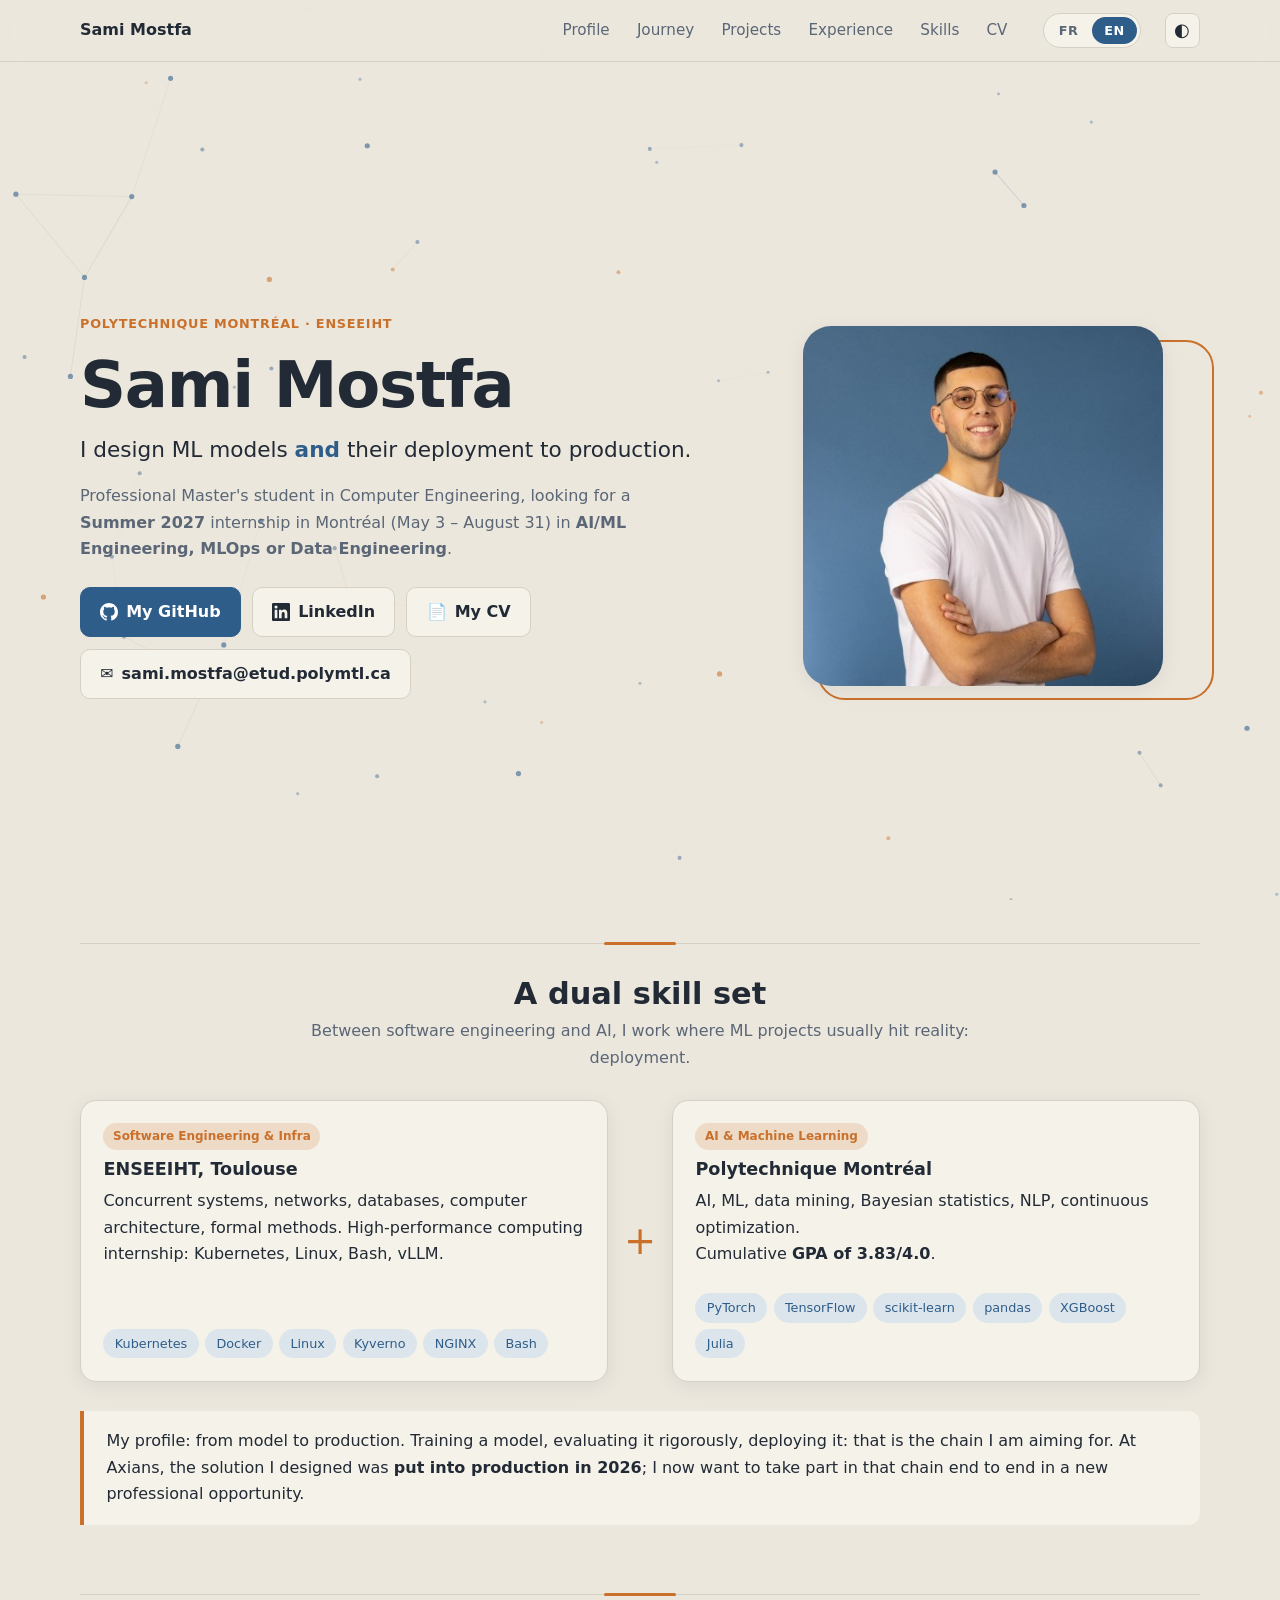
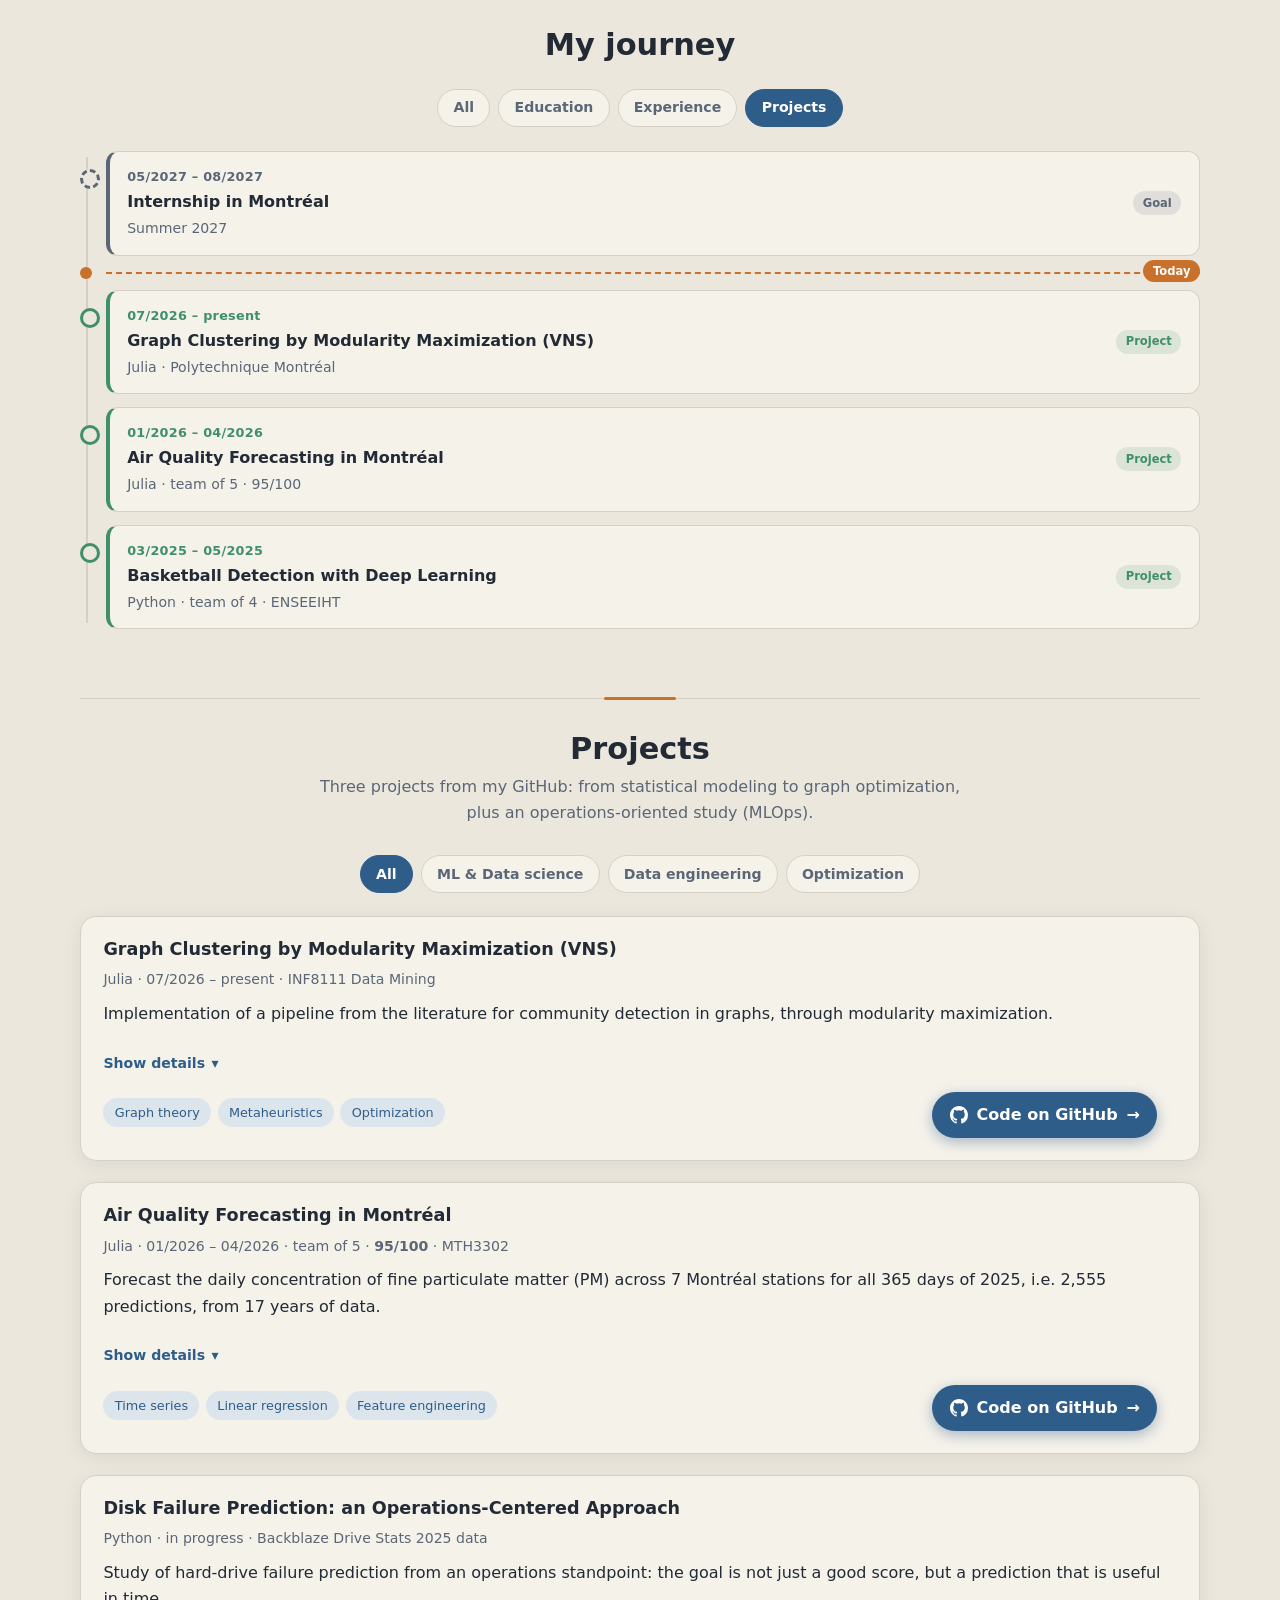
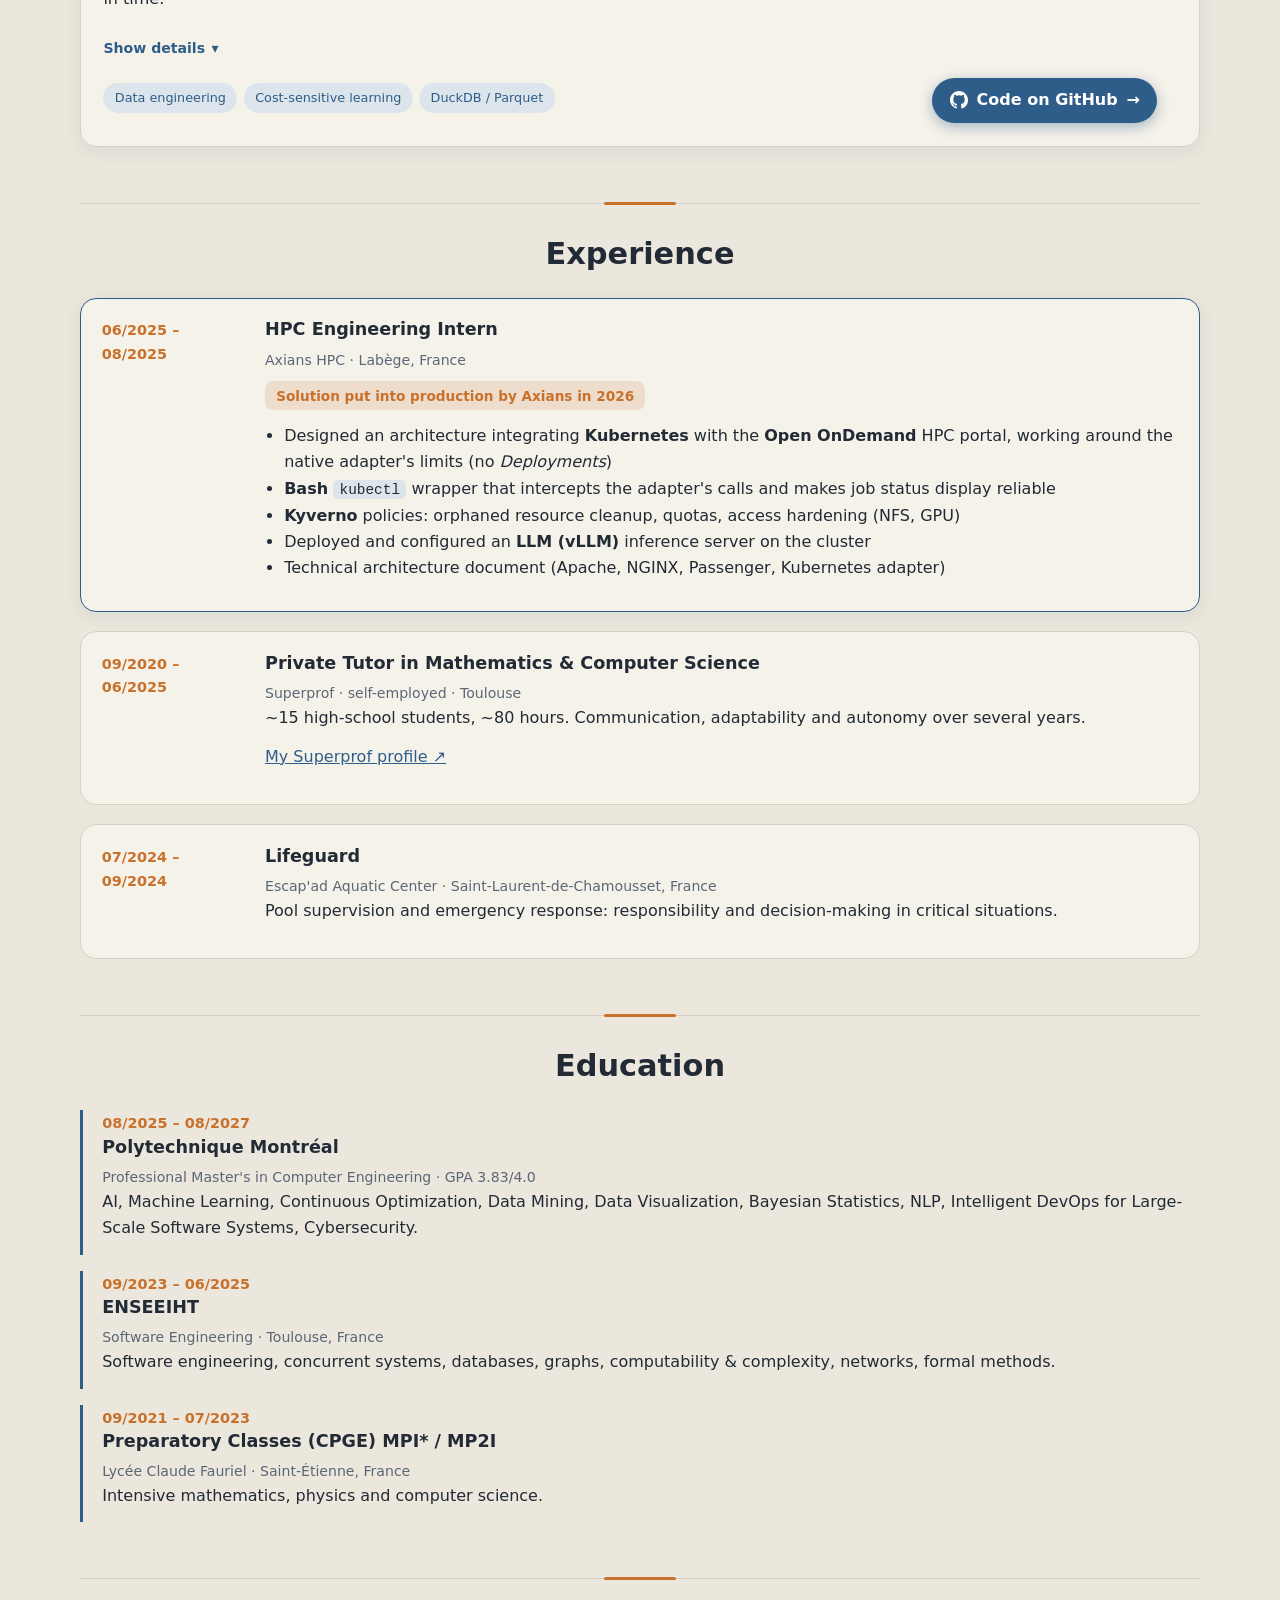
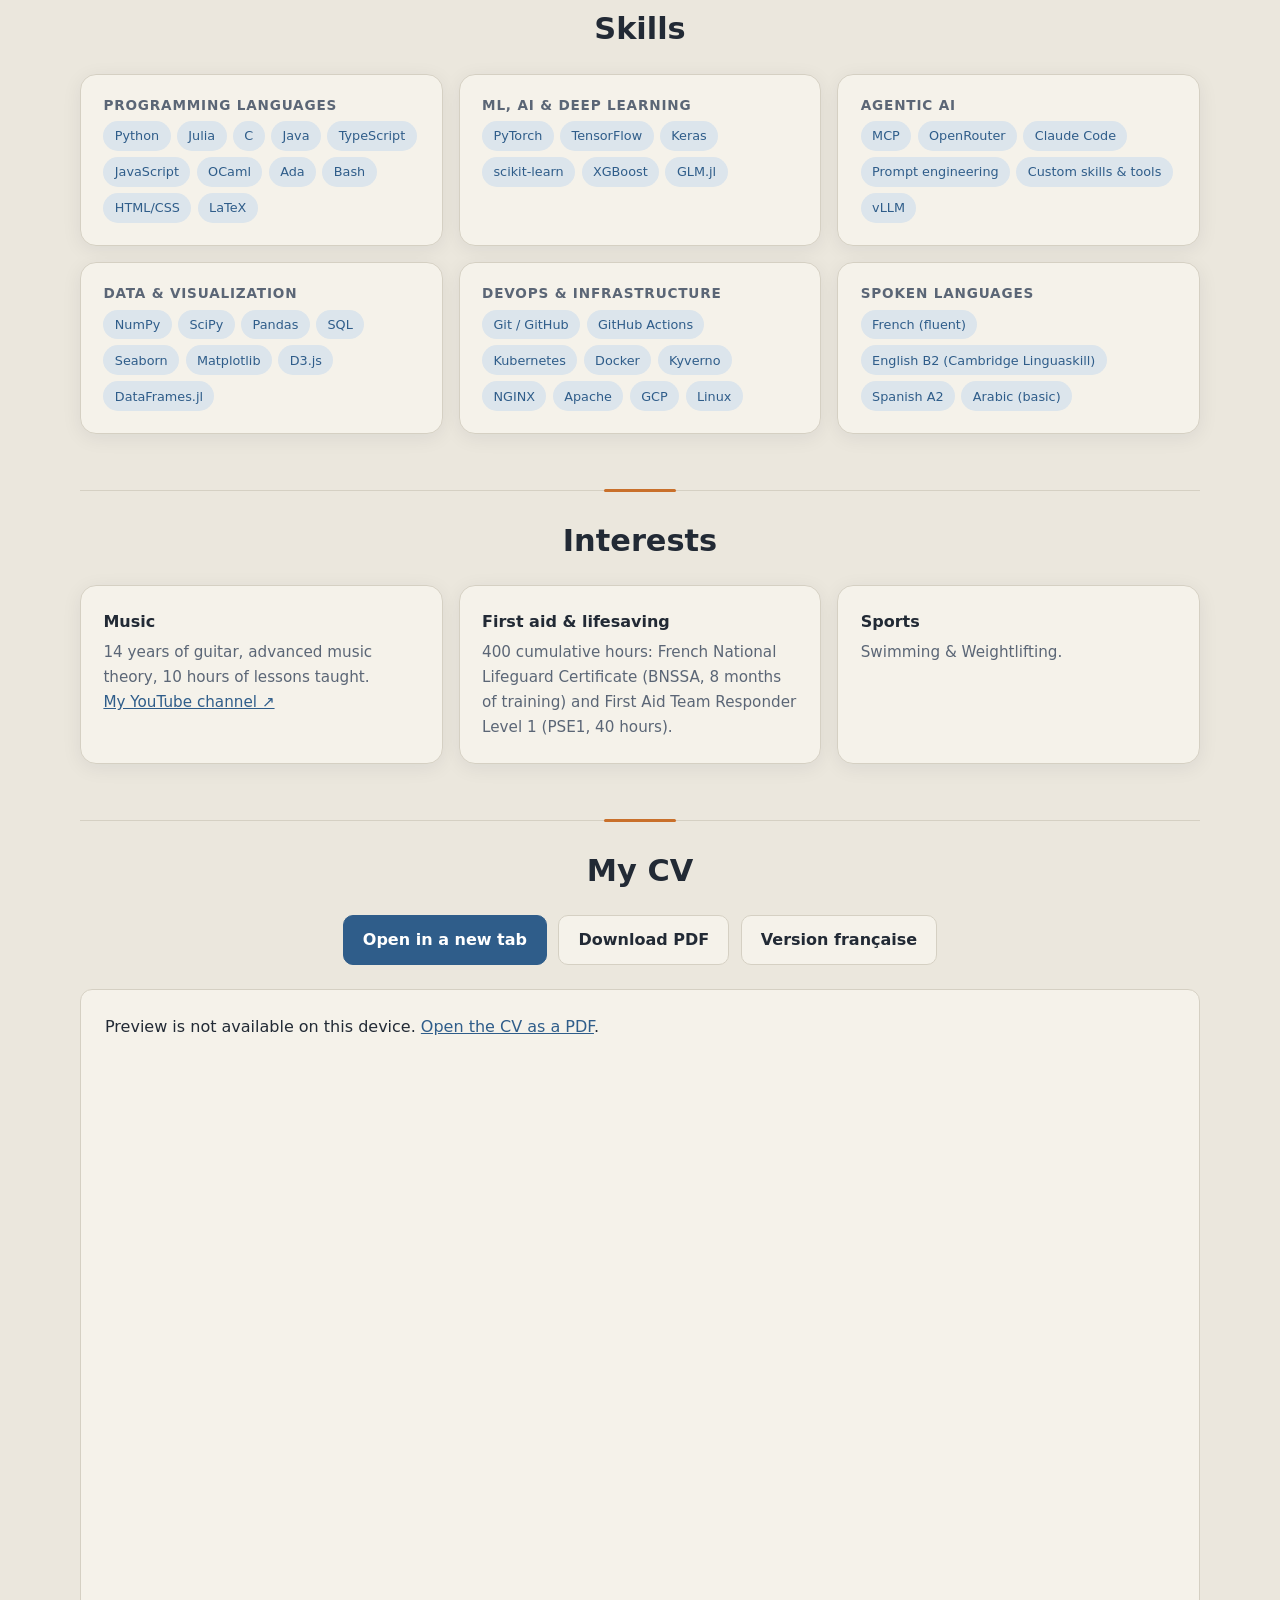
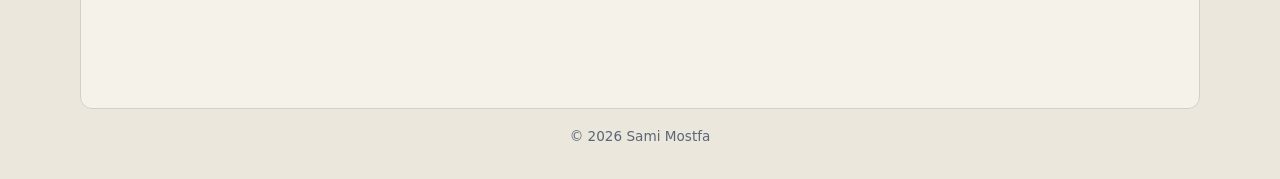
==== commit d3a76a26: "Upgrade portfolio" ====
--- a/en/index.html
+++ b/en/index.html
@@ -8,7 +8,7 @@
   <link rel="icon" href="../assets/sami_mostfa.jpg">
   <link rel="alternate" hreflang="fr" href="../">
   <link rel="alternate" hreflang="en" href="./">
-  <link rel="stylesheet" href="../style.css?v=5">
+  <link rel="stylesheet" href="../style.css?v=33">
 </head>
 <body>
 
@@ -21,7 +21,6 @@
     <a href="#experience">Experience</a>
     <a href="#skills">Skills</a>
     <a href="#cv">CV</a>
-    <a href="#contact">Contact</a>
   </nav>
   <div class="lang-switch" role="group" aria-label="Language">
     <a href="../" hreflang="fr" lang="fr" title="Voir en français">FR</a>
@@ -36,11 +35,13 @@
     <div class="hero-text">
       <p class="eyebrow">Polytechnique Montréal · ENSEEIHT</p>
       <h1>Sami Mostfa</h1>
-      <p class="tagline">I design ML models <em>and</em> the infrastructure that puts them into production.</p>
-      <p class="lead">Professional Master's student in Computer Engineering, looking for a <strong>Summer 2027</strong> internship in Montréal (May 3 – August 31) in <strong>ML Engineering, MLOps or Data Engineering</strong>.</p>
+      <p class="tagline">I design ML models <em>and</em> their deployment to production.</p>
+      <p class="lead">Professional Master's student in Computer Engineering, looking for a <strong>Summer 2027</strong> internship in Montréal (May 3 – August 31) in <strong>AI/ML Engineering, MLOps or Data Engineering</strong>.</p>
       <div class="cta">
-        <a class="btn primary" href="#projects">See my projects</a>
-        <a class="btn" href="#cv">View my CV</a>
+        <a class="btn primary btn-icon" href="https://github.com/tarteeg" target="_blank" rel="noopener"><svg viewBox="0 0 16 16" width="18" height="18" aria-hidden="true" fill="currentColor"><path d="M8 0C3.58 0 0 3.58 0 8c0 3.54 2.29 6.53 5.47 7.59.4.07.55-.17.55-.38 0-.19-.01-.82-.01-1.49-2.01.37-2.53-.49-2.69-.94-.09-.23-.48-.94-.82-1.13-.28-.15-.68-.52-.01-.53.63-.01 1.08.58 1.23.82.72 1.21 1.87.87 2.33.66.07-.52.28-.87.51-1.07-1.78-.2-3.64-.89-3.64-3.95 0-.87.31-1.59.82-2.15-.08-.2-.36-1.02.08-2.12 0 0 .67-.21 2.2.82a7.6 7.6 0 0 1 4 0c1.53-1.04 2.2-.82 2.2-.82.44 1.1.16 1.92.08 2.12.51.56.82 1.27.82 2.15 0 3.07-1.87 3.75-3.65 3.95.29.25.54.73.54 1.48 0 1.07-.01 1.93-.01 2.2 0 .21.15.46.55.38A8.01 8.01 0 0 0 16 8c0-4.42-3.58-8-8-8z"/></svg>My GitHub</a>
+        <a class="btn btn-icon" href="https://www.linkedin.com/in/sami-mostfa/en/" target="_blank" rel="noopener"><svg viewBox="0 0 24 24" width="18" height="18" aria-hidden="true" fill="currentColor"><path d="M20.45 20.45h-3.56v-5.57c0-1.33-.02-3.04-1.85-3.04-1.85 0-2.14 1.45-2.14 2.94v5.67H9.35V9h3.41v1.56h.05c.48-.9 1.64-1.85 3.37-1.85 3.6 0 4.27 2.37 4.27 5.46v6.28zM5.34 7.43a2.06 2.06 0 1 1 0-4.13 2.06 2.06 0 0 1 0 4.13zM7.12 20.45H3.56V9h3.56v11.45zM22.22 0H1.77C.79 0 0 .77 0 1.73v20.54C0 23.23.79 24 1.77 24h20.45c.98 0 1.78-.77 1.78-1.73V1.73C24 .77 23.2 0 22.22 0z"/></svg>LinkedIn</a>
+        <a class="btn btn-icon" href="#cv"><span aria-hidden="true">📄</span>My CV</a>
+        <button type="button" class="btn btn-icon copy-mail" data-email="sami.mostfa@etud.polymtl.ca" data-hint="Click to copy" data-copied="Address copied!" data-tip="Click to copy"><span aria-hidden="true">✉️</span>sami.mostfa@etud.polymtl.ca</button>
       </div>
     </div>
     <figure class="hero-photo">
@@ -61,9 +62,9 @@
       </article>
       <div class="plus" aria-hidden="true">+</div>
       <article class="card">
-        <span class="badge alt">AI & Machine Learning</span>
+        <span class="badge">AI & Machine Learning</span>
         <h3>Polytechnique Montréal</h3>
-        <p>AI, ML, data mining, Bayesian statistics, NLP, continuous optimization. Cumulative <strong>GPA of 3.83/4.0</strong>.</p>
+        <p>AI, ML, data mining, Bayesian statistics, NLP, continuous optimization.<br>Cumulative <strong>GPA of 3.83/4.0</strong>.</p>
         <ul class="chips"><li>PyTorch</li><li>TensorFlow</li><li>scikit-learn</li><li>pandas</li><li>XGBoost</li><li>Julia</li></ul>
       </article>
     </div>
@@ -73,7 +74,6 @@
   <!-- JOURNEY -->
   <section id="journey">
     <h2>My journey</h2>
-    <p class="section-intro">Education, experience and projects on a single timeline. Hover or click a step to see its details.</p>
     <div class="filters" role="group" aria-label="Filter the journey">
       <button type="button" class="tl-filter active" data-tl="all" aria-pressed="true">All</button>
       <button type="button" class="tl-filter" data-tl="formation" aria-pressed="false">Education</button>
@@ -88,7 +88,7 @@
           <span class="tl-sub">Summer 2027</span>
           <span class="tl-type">Goal</span>
         </button>
-        <div class="tl-detail" id="tl0"><div><p>ML Engineering, MLOps or Data Engineering: leading a project end to end, from design to production.</p></div></div>
+        <div class="tl-detail" id="tl0"><div><p>AI/ML Engineering, MLOps or Data Engineering: leading a project end to end, from design to production.</p></div></div>
       </li>
 <li class="tl-today" aria-hidden="true"><span>Today</span></li>
 <li class="tl-item" data-type="projet">
@@ -202,8 +202,10 @@
         </ul>
         </div></div>
         <button class="toggle" type="button" aria-expanded="false" aria-controls="d1" data-more="Show details" data-less="Hide details">Show details</button>
-        <ul class="chips"><li>Graph theory</li><li>Metaheuristics</li><li>Optimization</li></ul>
-        <p class="links"><a href="https://github.com/tarteeg/vns-modularity-clustering" target="_blank" rel="noopener">Code on GitHub ↗</a></p>
+        <div class="project-foot">
+          <ul class="chips"><li>Graph theory</li><li>Metaheuristics</li><li>Optimization</li></ul>
+          <p class="links"><a class="gh-btn" href="https://github.com/tarteeg/vns-modularity-clustering" target="_blank" rel="noopener"><svg viewBox="0 0 16 16" width="18" height="18" aria-hidden="true" fill="currentColor"><path d="M8 0C3.58 0 0 3.58 0 8c0 3.54 2.29 6.53 5.47 7.59.4.07.55-.17.55-.38 0-.19-.01-.82-.01-1.49-2.01.37-2.53-.49-2.69-.94-.09-.23-.48-.94-.82-1.13-.28-.15-.68-.52-.01-.53.63-.01 1.08.58 1.23.82.72 1.21 1.87.87 2.33.66.07-.52.28-.87.51-1.07-1.78-.2-3.64-.89-3.64-3.95 0-.87.31-1.59.82-2.15-.08-.2-.36-1.02.08-2.12 0 0 .67-.21 2.2.82a7.6 7.6 0 0 1 4 0c1.53-1.04 2.2-.82 2.2-.82.44 1.1.16 1.92.08 2.12.51.56.82 1.27.82 2.15 0 3.07-1.87 3.75-3.65 3.95.29.25.54.73.54 1.48 0 1.07-.01 1.93-.01 2.2 0 .21.15.46.55.38A8.01 8.01 0 0 0 16 8c0-4.42-3.58-8-8-8z"/></svg><span>Code on GitHub</span><span class="gh-arrow" aria-hidden="true">→</span></a></p>
+        </div>
       </article>
 
       <article class="project" data-tags="ml">
@@ -221,8 +223,10 @@
         </ul>
         </div></div>
         <button class="toggle" type="button" aria-expanded="false" aria-controls="d0" data-more="Show details" data-less="Hide details">Show details</button>
-        <ul class="chips"><li>Time series</li><li>Linear regression</li><li>Feature engineering</li></ul>
-        <p class="links"><a href="https://github.com/tarteeg/prediction-qualite-air-montreal" target="_blank" rel="noopener">Code on GitHub ↗</a></p>
+        <div class="project-foot">
+          <ul class="chips"><li>Time series</li><li>Linear regression</li><li>Feature engineering</li></ul>
+          <p class="links"><a class="gh-btn" href="https://github.com/tarteeg/prediction-qualite-air-montreal" target="_blank" rel="noopener"><svg viewBox="0 0 16 16" width="18" height="18" aria-hidden="true" fill="currentColor"><path d="M8 0C3.58 0 0 3.58 0 8c0 3.54 2.29 6.53 5.47 7.59.4.07.55-.17.55-.38 0-.19-.01-.82-.01-1.49-2.01.37-2.53-.49-2.69-.94-.09-.23-.48-.94-.82-1.13-.28-.15-.68-.52-.01-.53.63-.01 1.08.58 1.23.82.72 1.21 1.87.87 2.33.66.07-.52.28-.87.51-1.07-1.78-.2-3.64-.89-3.64-3.95 0-.87.31-1.59.82-2.15-.08-.2-.36-1.02.08-2.12 0 0 .67-.21 2.2.82a7.6 7.6 0 0 1 4 0c1.53-1.04 2.2-.82 2.2-.82.44 1.1.16 1.92.08 2.12.51.56.82 1.27.82 2.15 0 3.07-1.87 3.75-3.65 3.95.29.25.54.73.54 1.48 0 1.07-.01 1.93-.01 2.2 0 .21.15.46.55.38A8.01 8.01 0 0 0 16 8c0-4.42-3.58-8-8-8z"/></svg><span>Code on GitHub</span><span class="gh-arrow" aria-hidden="true">→</span></a></p>
+        </div>
       </article>
 
       <article class="project" data-tags="data ml">
@@ -240,12 +244,13 @@
         </ul>
         </div></div>
         <button class="toggle" type="button" aria-expanded="false" aria-controls="d2" data-more="Show details" data-less="Hide details">Show details</button>
-        <ul class="chips"><li>Data engineering</li><li>Cost-sensitive learning</li><li>DuckDB / Parquet</li></ul>
-        <p class="links"><a href="https://github.com/tarteeg/disk-failure-analysis" target="_blank" rel="noopener">Code on GitHub ↗</a></p>
-      </article>
-
-    </div>
-    <p class="more"><a href="https://github.com/tarteeg" target="_blank" rel="noopener">See all my repositories on GitHub ↗</a></p>
+        <div class="project-foot">
+          <ul class="chips"><li>Data engineering</li><li>Cost-sensitive learning</li><li>DuckDB / Parquet</li></ul>
+          <p class="links"><a class="gh-btn" href="https://github.com/tarteeg/disk-failure-analysis" target="_blank" rel="noopener"><svg viewBox="0 0 16 16" width="18" height="18" aria-hidden="true" fill="currentColor"><path d="M8 0C3.58 0 0 3.58 0 8c0 3.54 2.29 6.53 5.47 7.59.4.07.55-.17.55-.38 0-.19-.01-.82-.01-1.49-2.01.37-2.53-.49-2.69-.94-.09-.23-.48-.94-.82-1.13-.28-.15-.68-.52-.01-.53.63-.01 1.08.58 1.23.82.72 1.21 1.87.87 2.33.66.07-.52.28-.87.51-1.07-1.78-.2-3.64-.89-3.64-3.95 0-.87.31-1.59.82-2.15-.08-.2-.36-1.02.08-2.12 0 0 .67-.21 2.2.82a7.6 7.6 0 0 1 4 0c1.53-1.04 2.2-.82 2.2-.82.44 1.1.16 1.92.08 2.12.51.56.82 1.27.82 2.15 0 3.07-1.87 3.75-3.65 3.95.29.25.54.73.54 1.48 0 1.07-.01 1.93-.01 2.2 0 .21.15.46.55.38A8.01 8.01 0 0 0 16 8c0-4.42-3.58-8-8-8z"/></svg><span>Code on GitHub</span><span class="gh-arrow" aria-hidden="true">→</span></a></p>
+        </div>
+      </article>
+
+    </div>
   </section>
 
   <!-- EXPERIENCE -->
@@ -331,7 +336,7 @@
 
   <!-- BEYOND CODE -->
   <section id="interests">
-    <h2>Beyond code</h2>
+    <h2>Interests</h2>
     <div class="interests">
       <div><strong>Music</strong><p>14 years of guitar, advanced music theory, 10 hours of lessons taught.<br><a href="https://youtube.com/@sami.musiic" target="_blank" rel="noopener">My YouTube channel ↗</a></p></div>
       <div><strong>First aid & lifesaving</strong><p>400 cumulative hours: French National Lifeguard Certificate (BNSSA, 8 months of training) and First Aid Team Responder Level 1 (PSE1, 40 hours).</p></div>
@@ -342,7 +347,6 @@
   <!-- CV -->
   <section id="cv">
     <h2>My CV</h2>
-    <p class="section-intro">View it right here, or as a PDF. A French version is also available.</p>
     <div class="cta">
       <a class="btn primary" href="../assets/cv_Sami_Mostfa_en.pdf" target="_blank" rel="noopener">Open in a new tab</a>
       <a class="btn" href="../assets/cv_Sami_Mostfa_en.pdf" download>Download PDF</a>
@@ -353,19 +357,9 @@
     </object>
   </section>
 
-  <!-- CONTACT -->
-  <section id="contact" class="contact">
-    <h2>Let's work together</h2>
-    <p>Available for an internship in Montréal from <strong>May 3 to August 31, 2027</strong>.</p>
-    <div class="cta center">
-      <a class="btn primary" href="mailto:sami.mostfa@etud.polymtl.ca">sami.mostfa@etud.polymtl.ca</a>
-      <a class="btn" href="https://github.com/tarteeg" target="_blank" rel="noopener">GitHub</a>
-      <a class="btn" href="https://www.linkedin.com/in/sami-mostfa/en/" target="_blank" rel="noopener">LinkedIn</a>
-    </div>
-  </section>
 </main>
 
 <footer>© 2026 Sami Mostfa</footer>
-<script src="../script.js?v=4"></script>
+<script src="../script.js?v=15"></script>
 </body>
 </html>
--- a/style.css
+++ b/style.css
@@ -1,4 +1,5 @@
 :root {
+  --maxw: 1160px;
   --bg: #ebe7dd;
   --surface: #f5f2ea;
   --text: #222a35;
@@ -31,19 +32,20 @@
 }
 a { color: var(--accent); }
 h1, h2, h3 { line-height: 1.2; margin: 0 0 .5rem; }
-h2 { font-size: 1.9rem; margin-bottom: .4rem; }
+h2 { font-size: 1.9rem; margin-bottom: 1.6rem; }
+h2:has(+ .section-intro) { margin-bottom: .4rem; }
 h3 { font-size: 1.1rem; }
 p { margin: 0 0 .8rem; }
 ul { padding-left: 1.2rem; margin: .5rem 0; }
 
-main, .nav, footer { max-width: 1040px; margin: 0 auto; padding-left: 1.25rem; padding-right: 1.25rem; }
+main, .nav, footer { max-width: var(--maxw); margin: 0 auto; padding-left: 1.25rem; padding-right: 1.25rem; }
 section { padding: 2rem 0 1rem; }
 
 /* Nav */
 .nav {
   position: sticky; top: 0; z-index: 10;
   display: flex; align-items: center; gap: 1.5rem;
-  max-width: none; padding: .8rem max(1.25rem, calc((100% - 1040px) / 2 + 1.25rem));
+  max-width: none; padding: .8rem max(1.25rem, calc((100% - var(--maxw)) / 2 + 1.25rem));
   background: color-mix(in srgb, var(--bg) 88%, transparent);
   backdrop-filter: blur(10px);
   border-bottom: 1px solid var(--border);
@@ -66,6 +68,11 @@
 .hero h1 { font-size: clamp(2.6rem, 6vw, 4rem); letter-spacing: -.02em; }
 .tagline { font-size: 1.35rem; color: var(--text); margin-bottom: 1rem; }
 .tagline em { color: var(--accent); font-style: normal; font-weight: 700; }
+/* Grand écran : la phrase d'accroche tient sur une ligne, à taille normale */
+@media (min-width: 1100px) {
+  .hero { grid-template-columns: 1.7fr 1fr; }
+  .tagline { white-space: nowrap; }
+}
 .lead { color: var(--muted); max-width: 38em; }
 .hero-photo { margin: 0; justify-self: center; position: relative; }
 .hero-photo::before {
@@ -97,13 +104,16 @@
   background: var(--surface); border: 1px solid var(--border);
   border-radius: 16px; padding: 1.4rem; box-shadow: var(--shadow);
 }
-.duo { display: grid; grid-template-columns: 1fr auto 1fr; gap: 1rem; align-items: center; }
+.duo { display: grid; grid-template-columns: minmax(0, 1fr) auto minmax(0, 1fr); gap: 1rem; align-items: stretch; }
+.duo .plus { align-self: center; }
+.duo .card { display: flex; flex-direction: column; }
+.duo .card .badge { align-self: flex-start; }
+.duo .card .chips { margin-top: auto; padding-top: .8rem; }
 .plus { font-size: 2.4rem; font-weight: 300; color: var(--accent-2); }
 .badge {
   display: inline-block; font-size: .75rem; font-weight: 700; padding: .2rem .6rem;
-  border-radius: 99px; background: var(--accent-soft); color: var(--accent); margin-bottom: .6rem;
-}
-.badge.alt { background: color-mix(in srgb, var(--accent-2) 18%, transparent); color: var(--accent-2); }
+  border-radius: 99px; background: color-mix(in srgb, var(--accent-2) 18%, transparent); color: var(--accent-2); margin-bottom: .6rem;
+}
 .synthesis {
   margin-top: 1.8rem; padding: 1.1rem 1.4rem; border-left: 4px solid var(--accent-2);
   background: var(--surface); border-radius: 0 12px 12px 0;
@@ -149,7 +159,6 @@
 .interests { display: grid; grid-template-columns: repeat(auto-fit, minmax(240px, 1fr)); gap: 1rem; }
 .interests p { margin: .3rem 0 0; color: var(--muted); font-size: .95rem; }
 
-.contact { text-align: center; padding-bottom: 4rem; }
 footer { text-align: center; color: var(--muted); font-size: .85rem; padding-bottom: 2rem; }
 
 /* Segmentation des sections */
@@ -181,14 +190,30 @@
   .nav nav { display: none; }
   .hero { grid-template-columns: 1fr; min-height: 0; gap: 2rem; padding-top: 2.5rem; }
   .hero-photo { order: -1; }
-  .hero-photo img { width: min(78%, 280px); margin: 0 auto; }
+  .hero-photo { width: min(78%, 280px); justify-self: center; }
+  .hero-photo img { width: 100%; margin: 0; }
   .duo { grid-template-columns: 1fr; }
   .plus { text-align: center; }
   .job { grid-template-columns: 1fr; gap: .3rem; }
 }
 
-.project .links { margin: 1rem 0 0; font-weight: 600; }
-.more { text-align: center; margin-top: 1.5rem; }
+.project-foot { display: flex; flex-wrap: wrap; align-items: center; justify-content: space-between; gap: .6rem 1rem; margin-top: .8rem; padding-right: 1.2rem; }
+.project-foot .chips { margin: 0; }
+.project .links { margin: 0; font-weight: 600; }
+.gh-btn {
+  display: inline-flex; align-items: center; gap: .55rem; padding: .6rem 1.1rem; border-radius: 99px;
+  background: var(--accent);
+  color: #fff; text-decoration: none; box-shadow: 0 4px 14px color-mix(in srgb, var(--accent) 40%, transparent);
+  transition: transform .2s, box-shadow .2s;
+}
+:root[data-theme="dark"] .gh-btn { color: #0d1218; }
+.gh-btn svg { transition: transform .35s; }
+.gh-arrow { display: inline-block; transition: transform .2s; }
+.gh-btn:hover, .gh-btn:focus-visible { transform: translateY(-3px) scale(1.04); box-shadow: 0 8px 20px color-mix(in srgb, var(--accent-2) 45%, transparent); }
+.gh-btn:hover svg { transform: rotate(-12deg) scale(1.15); }
+.gh-btn:hover .gh-arrow { transform: translateX(4px); }
+.gh-btn:active { transform: translateY(0) scale(.98); }
+@media (prefers-reduced-motion: reduce) { .gh-btn, .gh-btn svg, .gh-arrow { transition: none; } }
 
 .cv-viewer {
   display: block; width: 100%; height: 80vh; min-height: 520px; margin-top: 1.5rem;
@@ -276,7 +301,7 @@
 .tl-detail p { margin: 0; padding: .7rem 1.1rem .2rem; color: var(--muted); font-size: .93rem; }
 .tl-item.open .tl-detail { grid-template-rows: 1fr; }
 @media (hover: hover) { .tl-item:hover .tl-detail { grid-template-rows: 1fr; } }
-.tl-today { position: relative; margin: .2rem 0 1rem; height: 0; border-top: 2px dashed var(--accent-2); }
+.tl-today { position: relative; margin: 1rem 0 1rem; height: 0; border-top: 2px dashed var(--accent-2); }
 .tl-today span {
   position: absolute; right: 0; top: -.85rem; font-size: .72rem; font-weight: 700; padding: .1rem .6rem;
   border-radius: 99px; background: var(--accent-2); color: #fff;
@@ -295,3 +320,41 @@
 :root[data-theme="dark"] .tl-filter.active { color: #0d1218; }
 @media (max-width: 760px) { .tl-card { grid-template-columns: 1fr; } .tl-type { grid-column: 1; grid-row: auto; justify-self: start; margin-top: .3rem; } }
 @media (prefers-reduced-motion: reduce) { .tl-detail, .tl-card, .tl-item::before { transition: none; } }
+
+/* Adresse e-mail copiable */
+.copy-mail { position: relative; cursor: pointer; font: inherit; font-weight: 600; }
+.copy-mail::after {
+  content: attr(data-tip); position: absolute; bottom: calc(100% + 10px); left: 50%; transform: translate(-50%, 4px);
+  padding: .35rem .7rem; border-radius: 8px; white-space: nowrap; font-size: .8rem; font-weight: 600; pointer-events: none;
+  background: var(--text); color: var(--bg); opacity: 0; transition: opacity .15s, transform .15s;
+}
+.copy-mail:hover::after, .copy-mail:focus-visible::after, .copy-mail.copied::after { opacity: 1; transform: translate(-50%, 0); }
+.copy-mail.copied::after, .copy-mail.done::after { background: #2e9d5b; color: #fff; }
+.copy-mail.done::after { opacity: 0 !important; }
+
+.btn-icon { display: inline-flex; align-items: center; gap: .5rem; }
+
+/* Curseur personnalisé */
+.cursor-dot, .cursor-ring { position: fixed; top: 0; left: 0; pointer-events: none; z-index: 9999; opacity: 0; transition: opacity .2s; }
+.has-cursor .cursor-dot, .has-cursor .cursor-ring { opacity: 1; }
+.cursor-hidden .cursor-dot, .cursor-hidden .cursor-ring { opacity: 0 !important; }
+.cursor-dot::before, .cursor-ring::before { content: ""; position: absolute; border-radius: 50%; box-sizing: border-box; }
+.cursor-dot::before {
+  width: 8px; height: 8px; margin: -4px 0 0 -4px; background: var(--accent-2);
+  transition: transform .2s, opacity .2s;
+}
+.cursor-ring::before {
+  width: 36px; height: 36px; margin: -18px 0 0 -18px; border: 2px solid var(--accent-2);
+  transition: transform .25s cubic-bezier(.2, .8, .3, 1.4), background-color .25s, border-color .25s;
+}
+.cursor-dot.is-hover::before { transform: scale(0); opacity: 0; }
+.cursor-ring.is-hover::before {
+  transform: scale(1.7); background: color-mix(in srgb, var(--accent-2) 22%, transparent); border-color: var(--accent-2);
+}
+.cursor-ring.is-down::before { transform: scale(.7); }
+.cursor-ring.is-hover.is-down::before { transform: scale(1.4); }
+.has-cursor, .has-cursor * { cursor: none !important; }
+@media (prefers-reduced-motion: reduce) { .cursor-ring::before, .cursor-dot::before { transition: none; } }
+
+/* Fond : constellation */
+#bg { position: fixed; inset: 0; width: 100%; height: 100%; z-index: -1; pointer-events: none; }
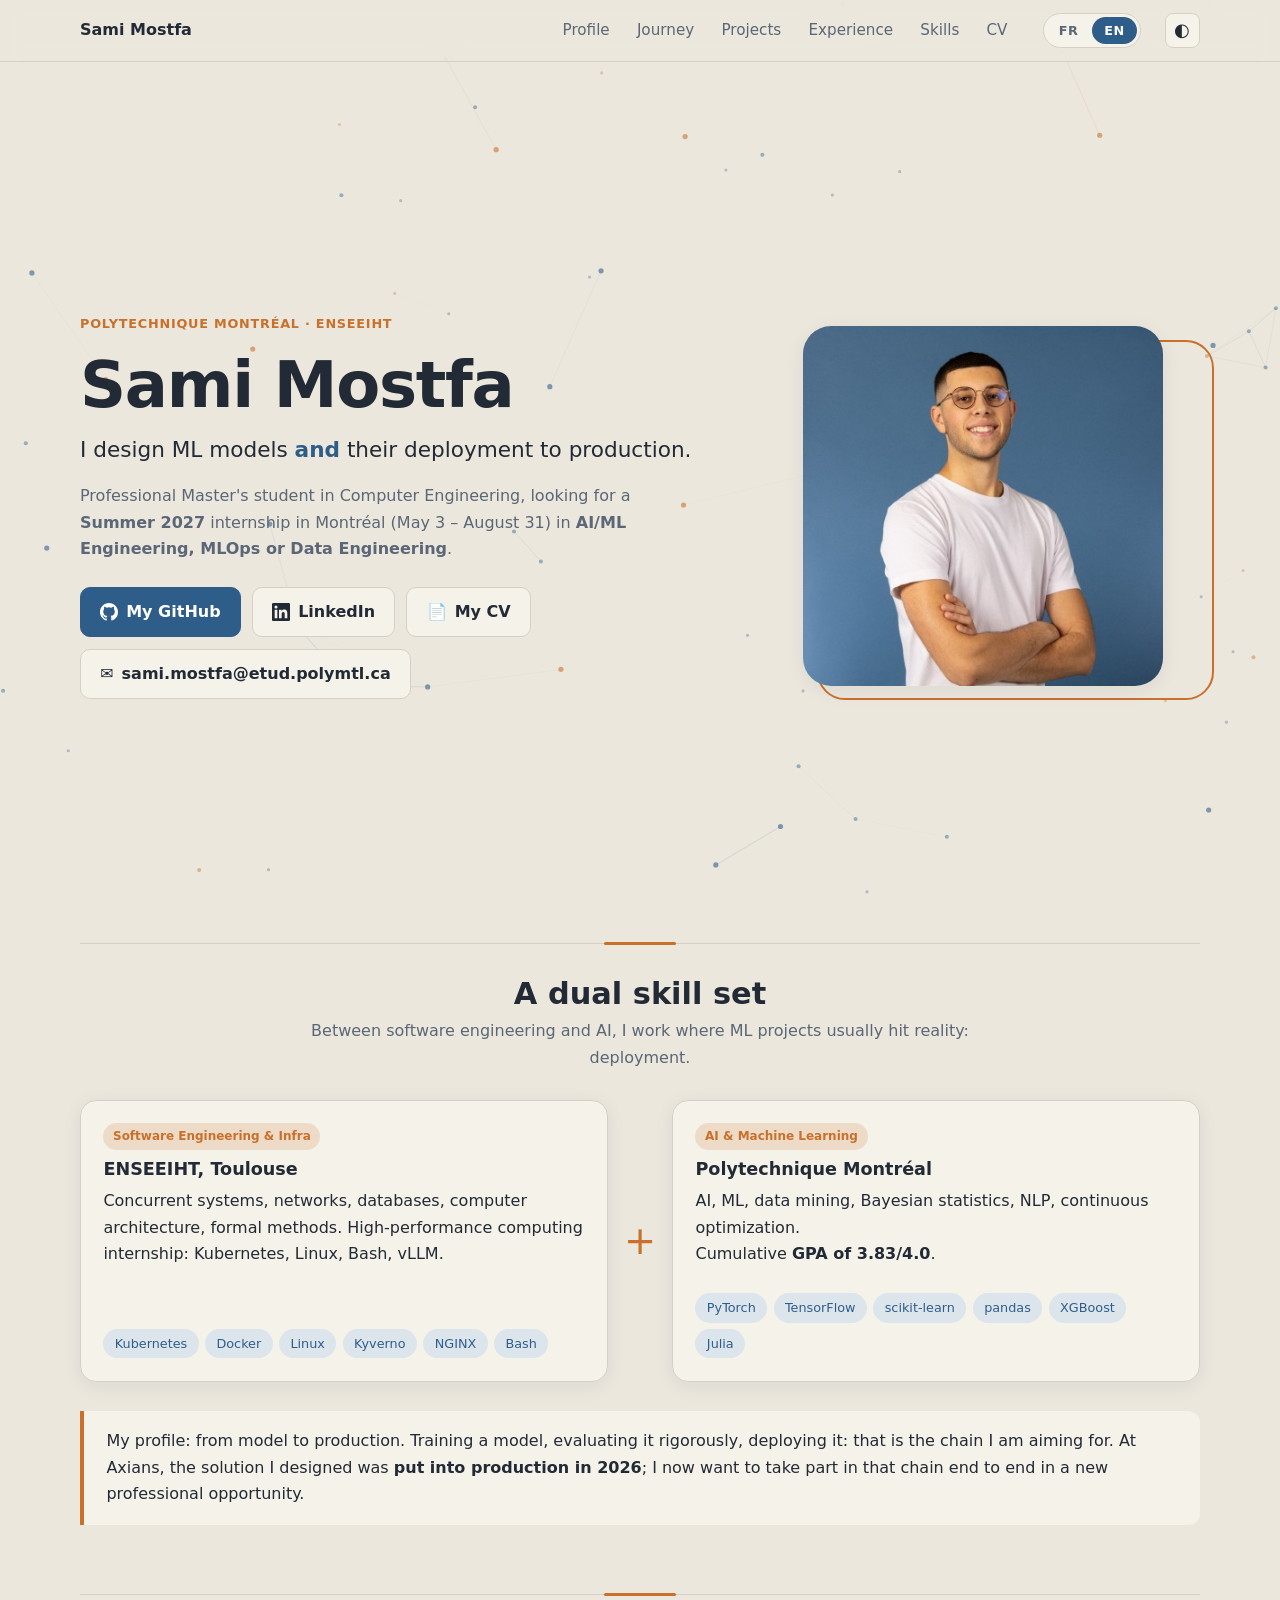
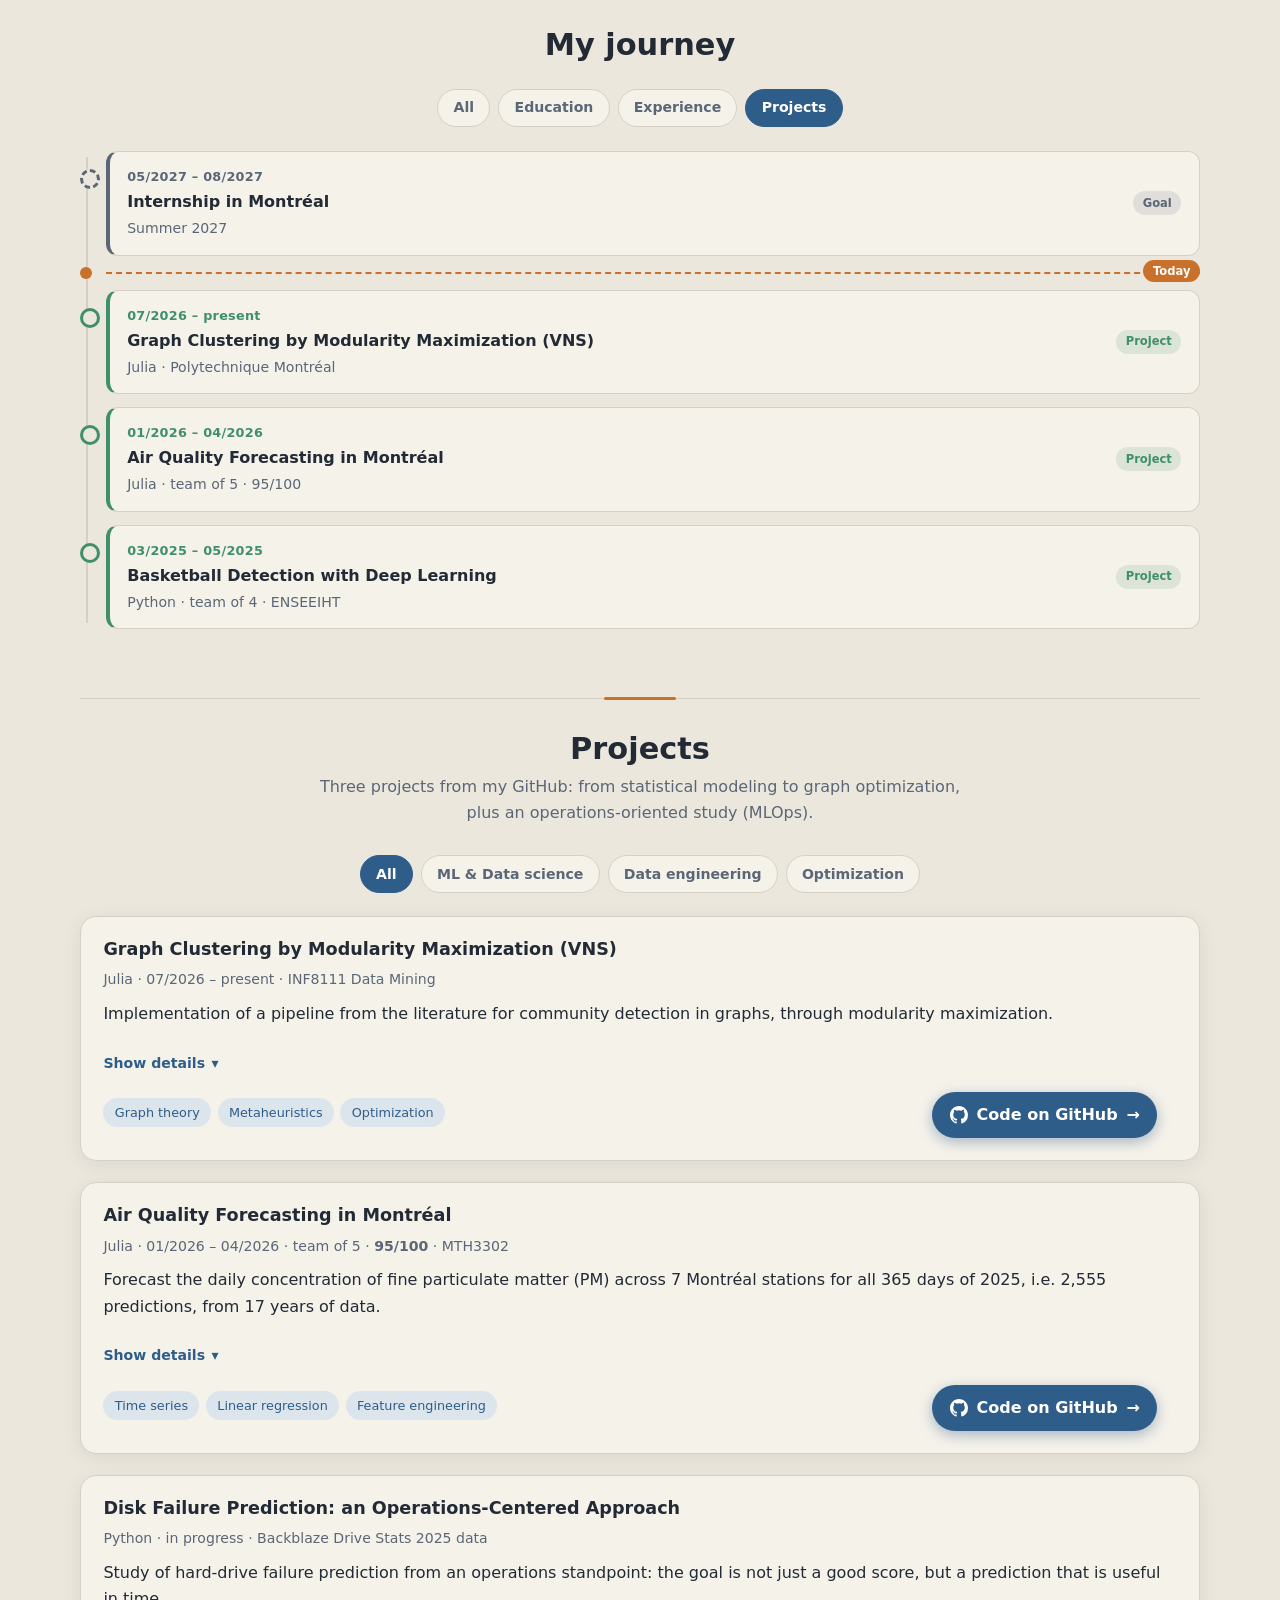
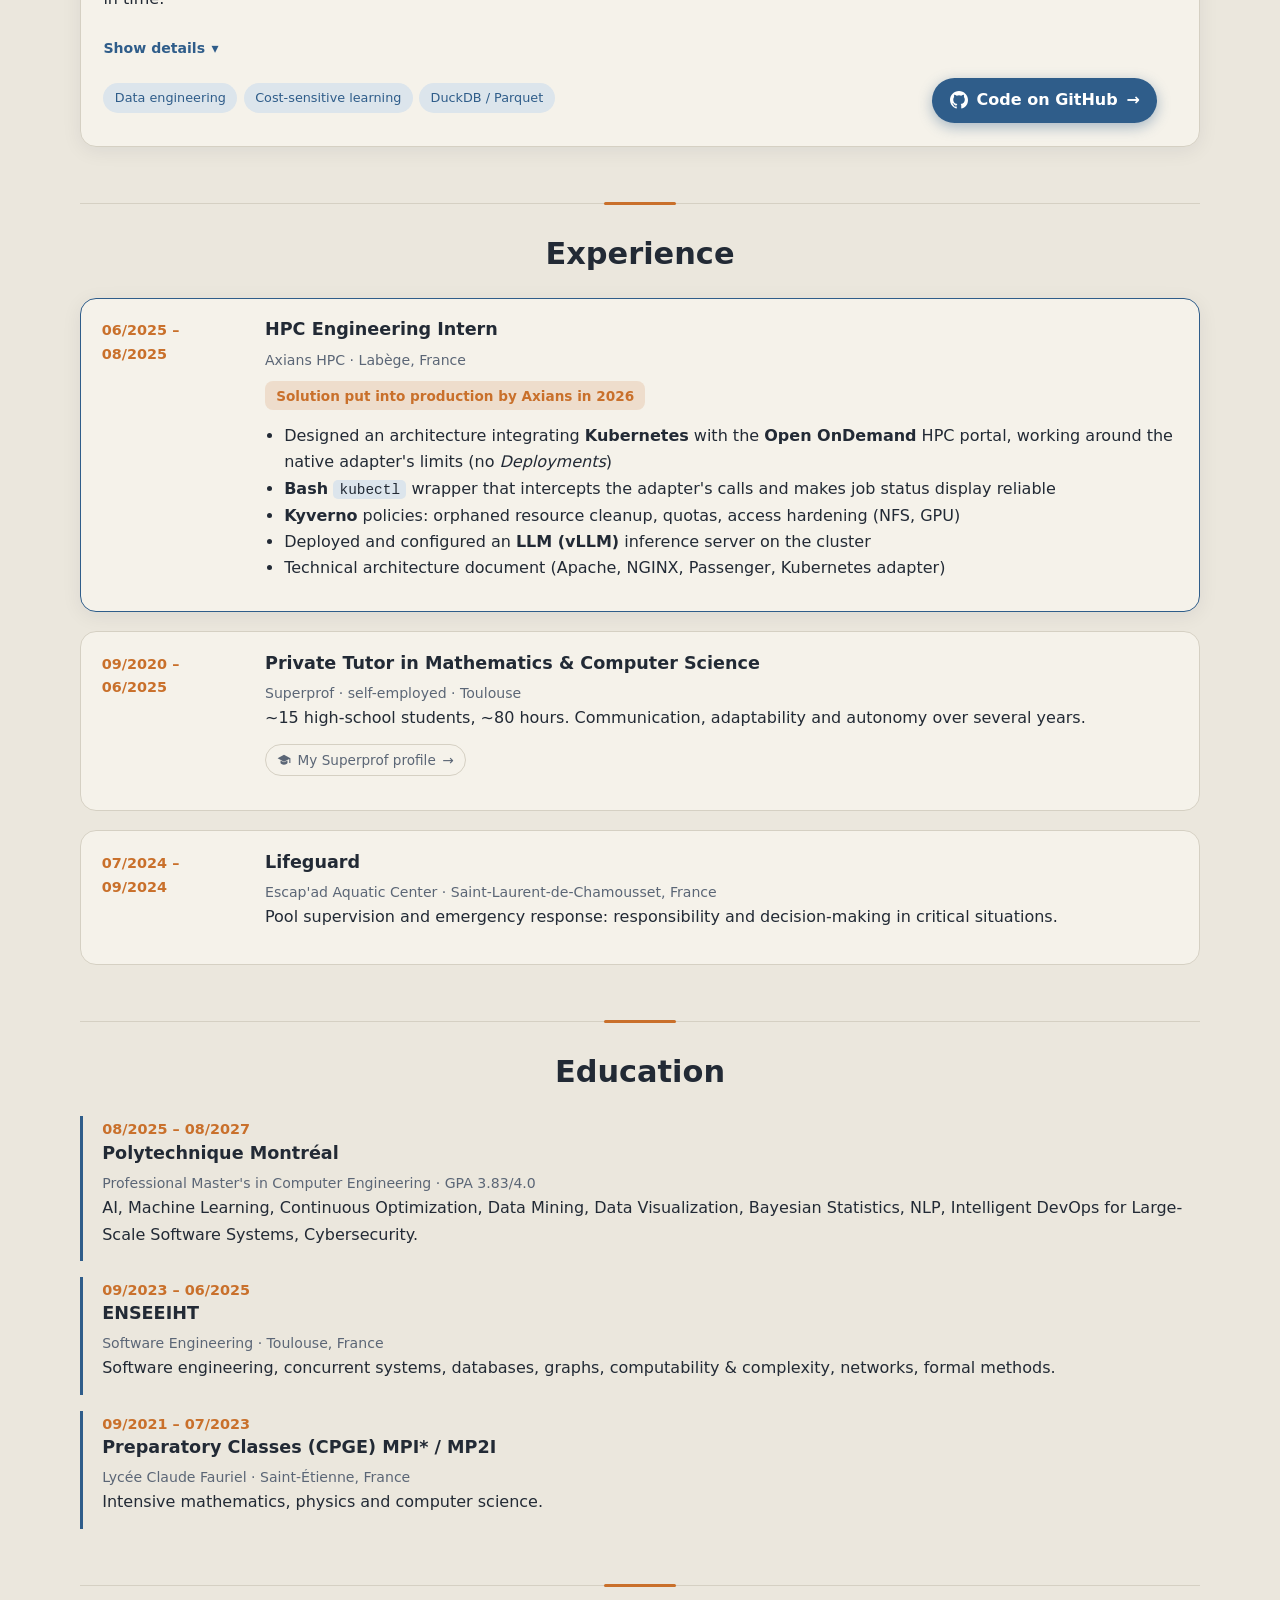
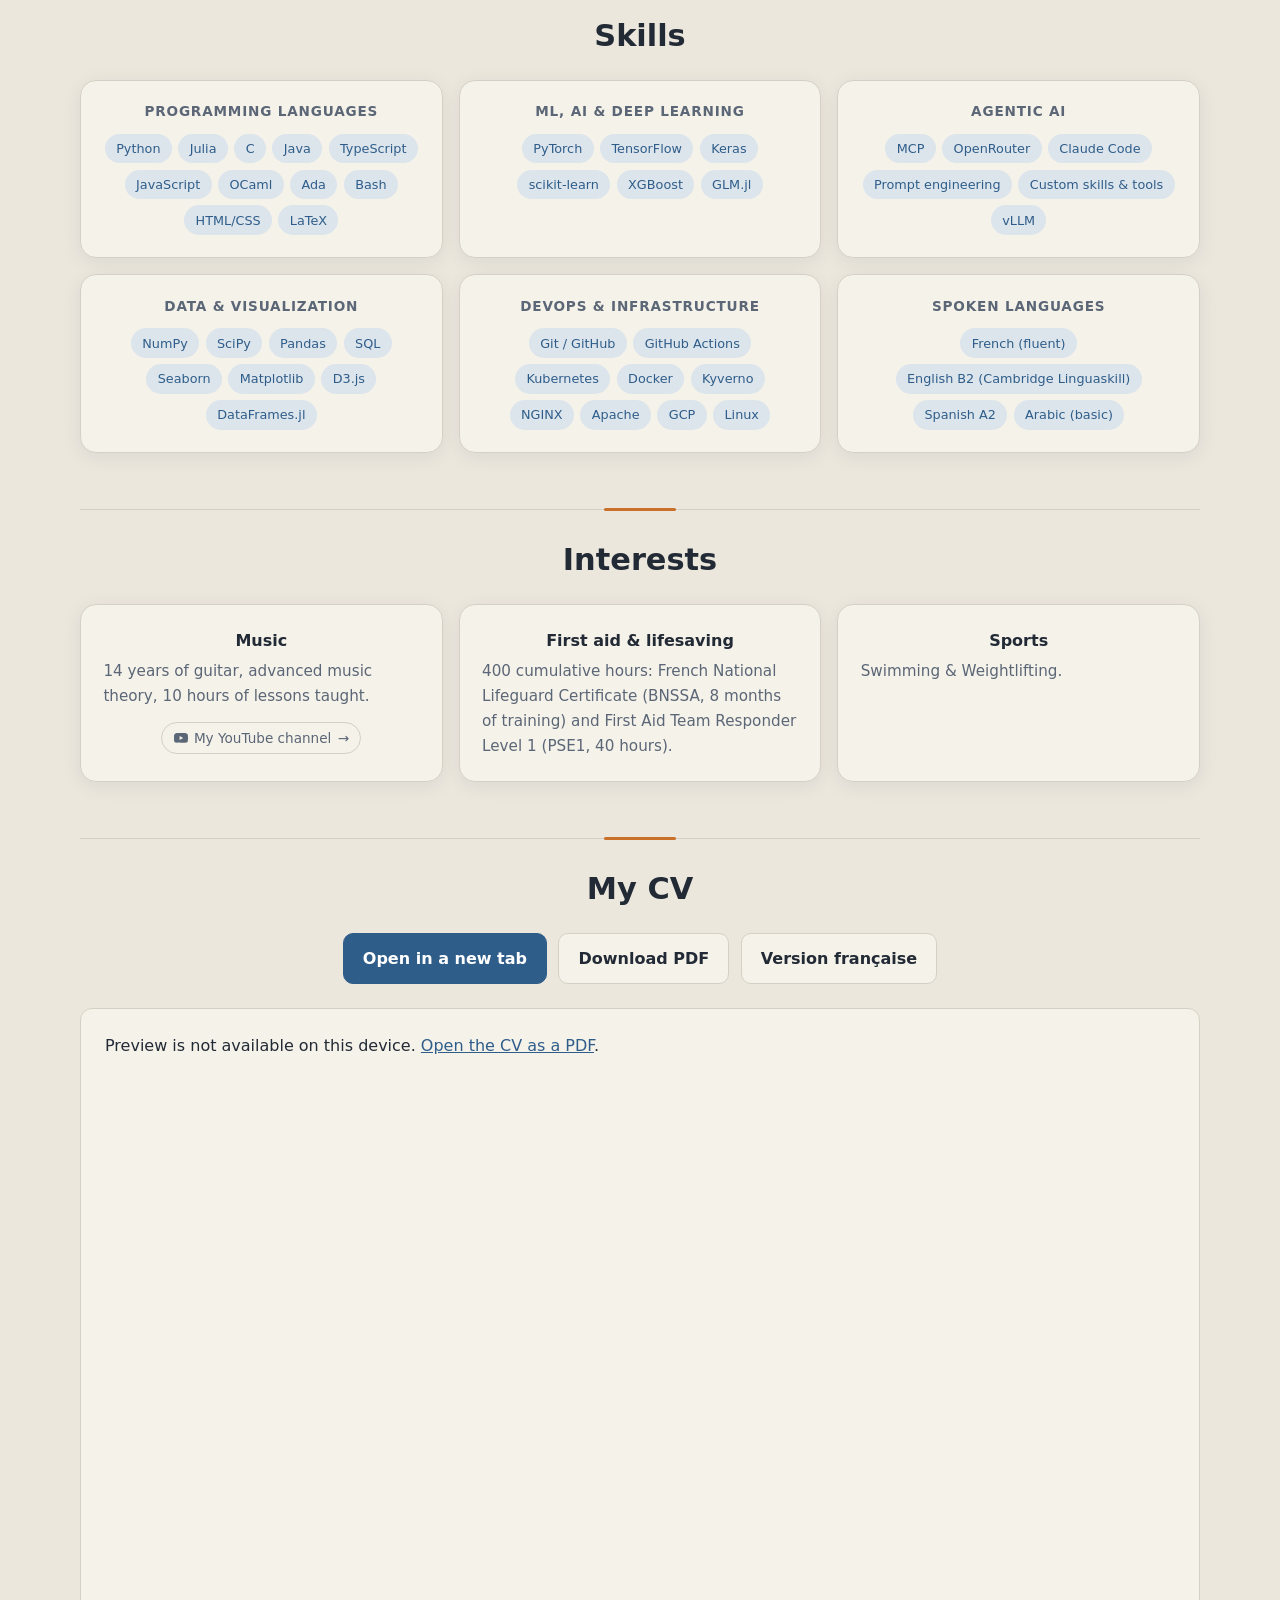
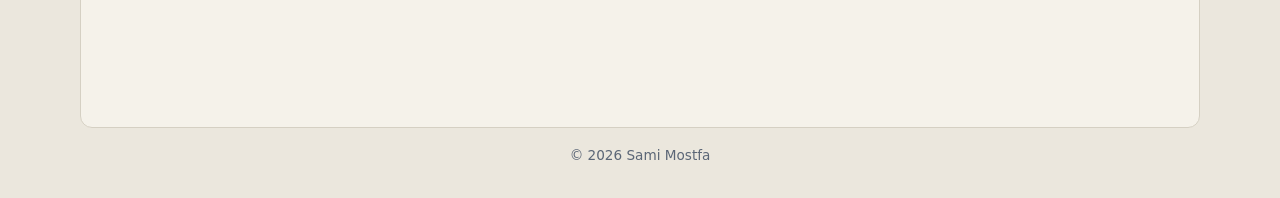
==== commit e732da33: "Upgrade portfolio" ====
--- a/en/index.html
+++ b/en/index.html
@@ -280,7 +280,7 @@
           <h3>Private Tutor in Mathematics & Computer Science</h3>
           <p class="meta">Superprof · self-employed · Toulouse</p>
           <p>~15 high-school students, ~80 hours. Communication, adaptability and autonomy over several years.</p>
-          <p class="links"><a href="https://www.superprof.fr/etudiant-ecole-ingenieur-enseeiht-propose-cours-remise-niveau-maths-college-lycee-80h.html" target="_blank" rel="noopener">My Superprof profile ↗</a></p>
+          <p class="links"><a class="gh-btn sp-btn" href="https://www.superprof.fr/etudiant-ecole-ingenieur-enseeiht-propose-cours-remise-niveau-maths-college-lycee-80h.html" target="_blank" rel="noopener"><svg viewBox="0 0 24 24" width="18" height="18" aria-hidden="true" fill="currentColor"><path d="M12 3 1 9l11 6 9-4.9V17h2V9L12 3zm-6 9.7v4c0 1.7 2.7 3.3 6 3.3s6-1.6 6-3.3v-4l-6 3.3-6-3.3z"/></svg><span>My Superprof profile</span><span class="gh-arrow" aria-hidden="true">→</span></a></p>
         </div>
       </article>
 
@@ -338,7 +338,7 @@
   <section id="interests">
     <h2>Interests</h2>
     <div class="interests">
-      <div><strong>Music</strong><p>14 years of guitar, advanced music theory, 10 hours of lessons taught.<br><a href="https://youtube.com/@sami.musiic" target="_blank" rel="noopener">My YouTube channel ↗</a></p></div>
+      <div><strong>Music</strong><p>14 years of guitar, advanced music theory, 10 hours of lessons taught.</p><p class="links"><a class="gh-btn yt-btn" href="https://youtube.com/@sami.musiic" target="_blank" rel="noopener"><svg viewBox="0 0 24 24" width="18" height="18" aria-hidden="true" fill="currentColor"><path d="M23.5 6.2a3 3 0 0 0-2.1-2.1C19.5 3.6 12 3.6 12 3.6s-7.5 0-9.4.5A3 3 0 0 0 .5 6.2C0 8.1 0 12 0 12s0 3.9.5 5.8a3 3 0 0 0 2.1 2.1c1.9.5 9.4.5 9.4.5s7.5 0 9.4-.5a3 3 0 0 0 2.1-2.1c.5-1.9.5-5.8.5-5.8s0-3.9-.5-5.8zM9.6 15.6V8.4l6.2 3.6-6.2 3.6z"/></svg><span>My YouTube channel</span><span class="gh-arrow" aria-hidden="true">→</span></a></p></div>
       <div><strong>First aid & lifesaving</strong><p>400 cumulative hours: French National Lifeguard Certificate (BNSSA, 8 months of training) and First Aid Team Responder Level 1 (PSE1, 40 hours).</p></div>
       <div><strong>Sports</strong><p>Swimming & Weightlifting.</p></div>
     </div>
--- a/style.css
+++ b/style.css
@@ -154,8 +154,8 @@
 
 /* Skills / interests */
 .skills { display: grid; grid-template-columns: repeat(auto-fit, minmax(290px, 1fr)); gap: 1rem; }
-.skills h3 { color: var(--muted); font-size: .85rem; text-transform: uppercase; letter-spacing: .06em; }
-.skills .chips { margin-top: .4rem; }
+.skills h3 { text-align: center; margin-bottom: .9rem; color: var(--muted); font-size: .85rem; text-transform: uppercase; letter-spacing: .06em; }
+.skills .chips { margin-top: .4rem; justify-content: center; }
 .interests { display: grid; grid-template-columns: repeat(auto-fit, minmax(240px, 1fr)); gap: 1rem; }
 .interests p { margin: .3rem 0 0; color: var(--muted); font-size: .95rem; }
 
@@ -358,3 +358,16 @@
 
 /* Fond : constellation */
 #bg { position: fixed; inset: 0; width: 100%; height: 100%; z-index: -1; pointer-events: none; }
+
+.interests > div > strong { display: block; text-align: center; }
+.interests .links { margin: .8rem 0 0; text-align: center; }
+.yt-btn, .sp-btn {
+  background: transparent; color: var(--muted); border: 1px solid var(--border); box-shadow: none;
+  padding: .25rem .7rem; font-size: .85rem; gap: .4rem;
+}
+:root[data-theme="dark"] .yt-btn, :root[data-theme="dark"] .sp-btn { color: var(--muted); }
+.yt-btn svg, .sp-btn svg { width: 14px; height: 14px; }
+.yt-btn:hover, .yt-btn:focus-visible, .sp-btn:hover, .sp-btn:focus-visible {
+  color: var(--accent); border-color: var(--accent); box-shadow: none; transform: translateY(-1px);
+}
+:root[data-theme="dark"] .yt-btn:hover, :root[data-theme="dark"] .sp-btn:hover { color: var(--accent); }
